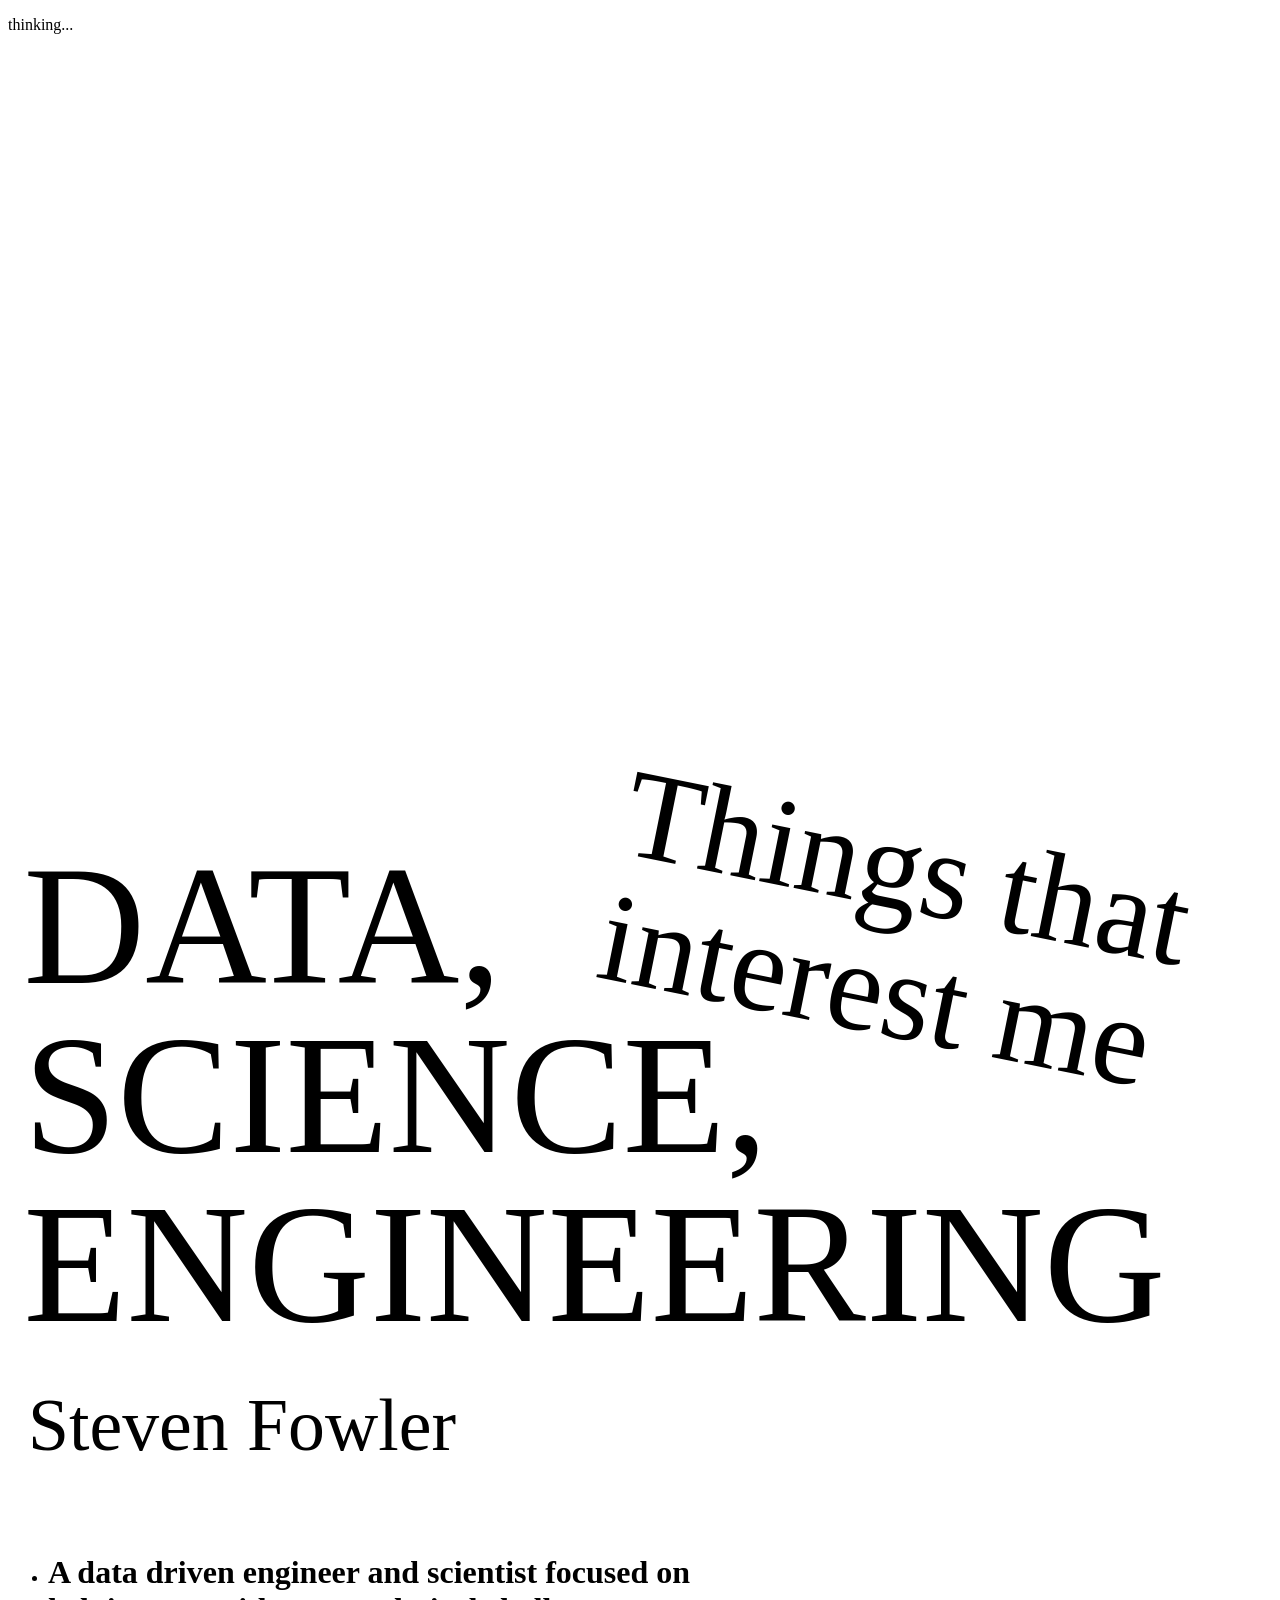
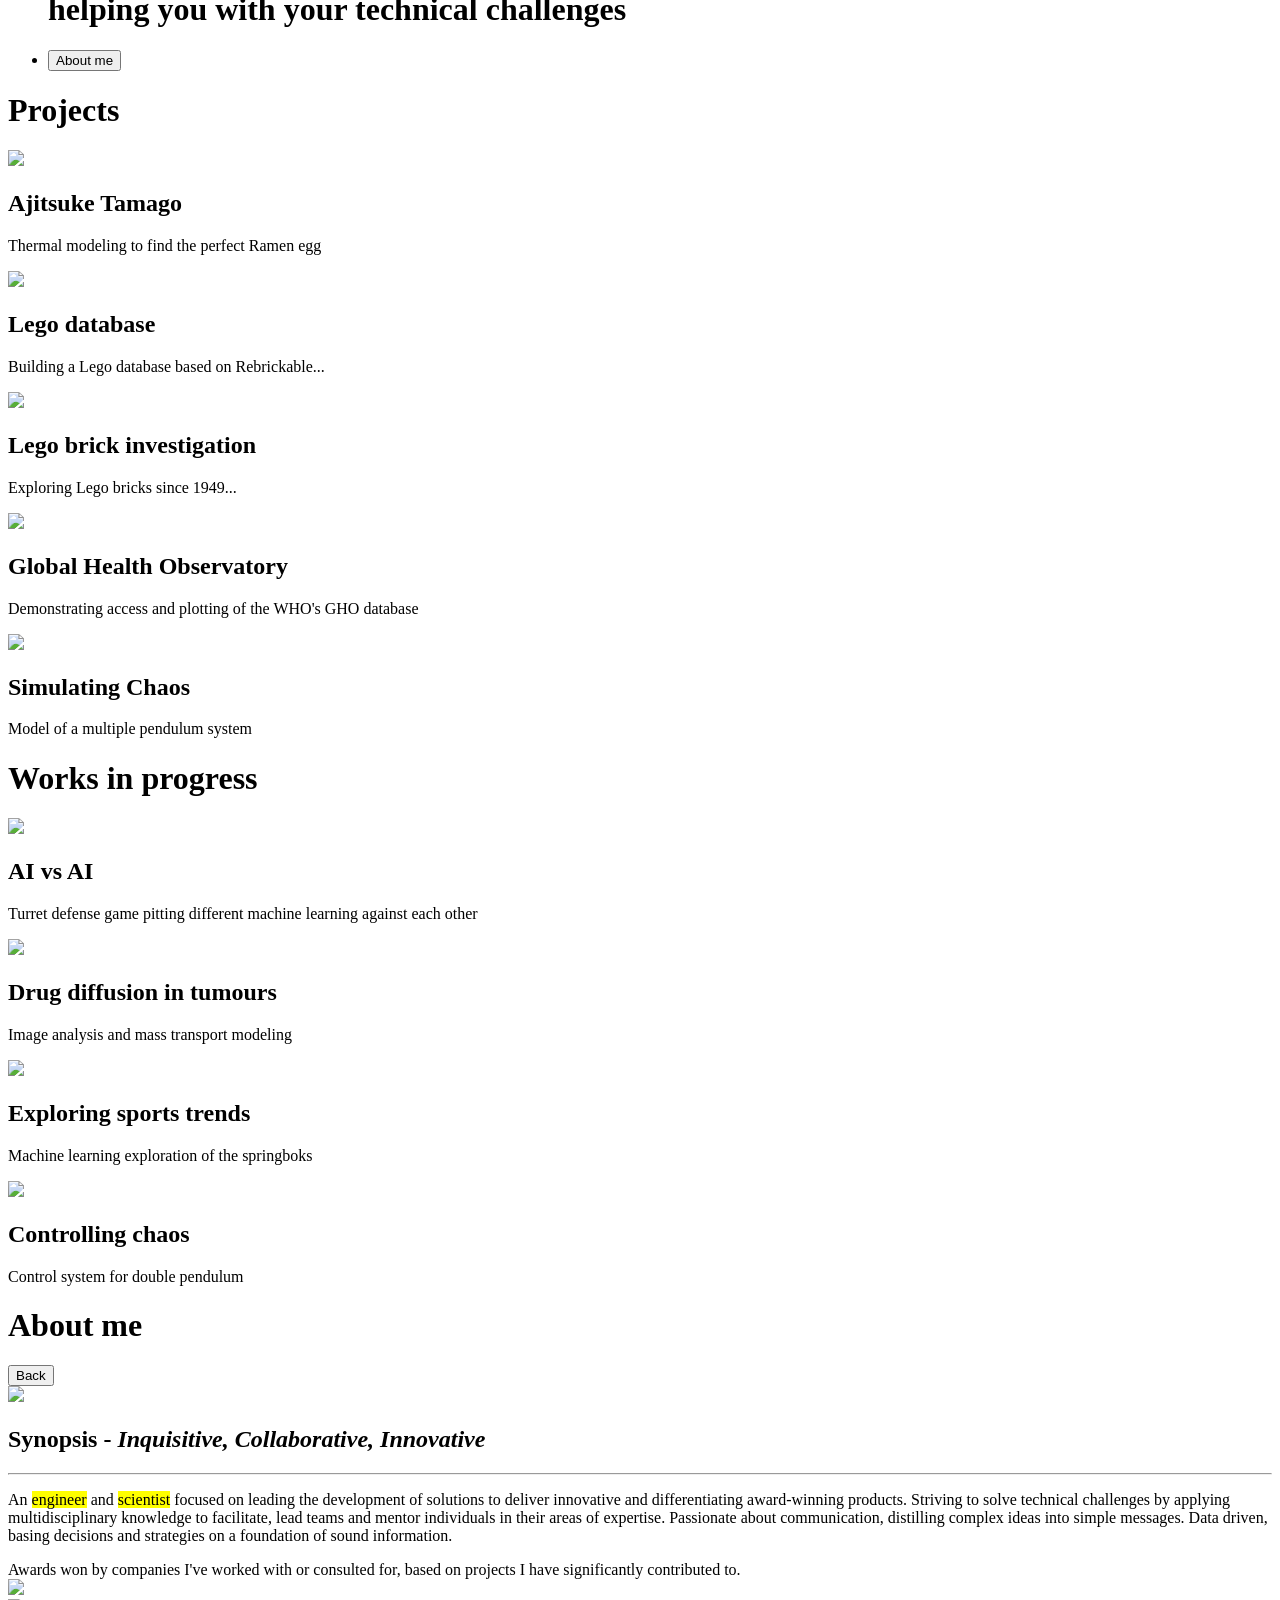
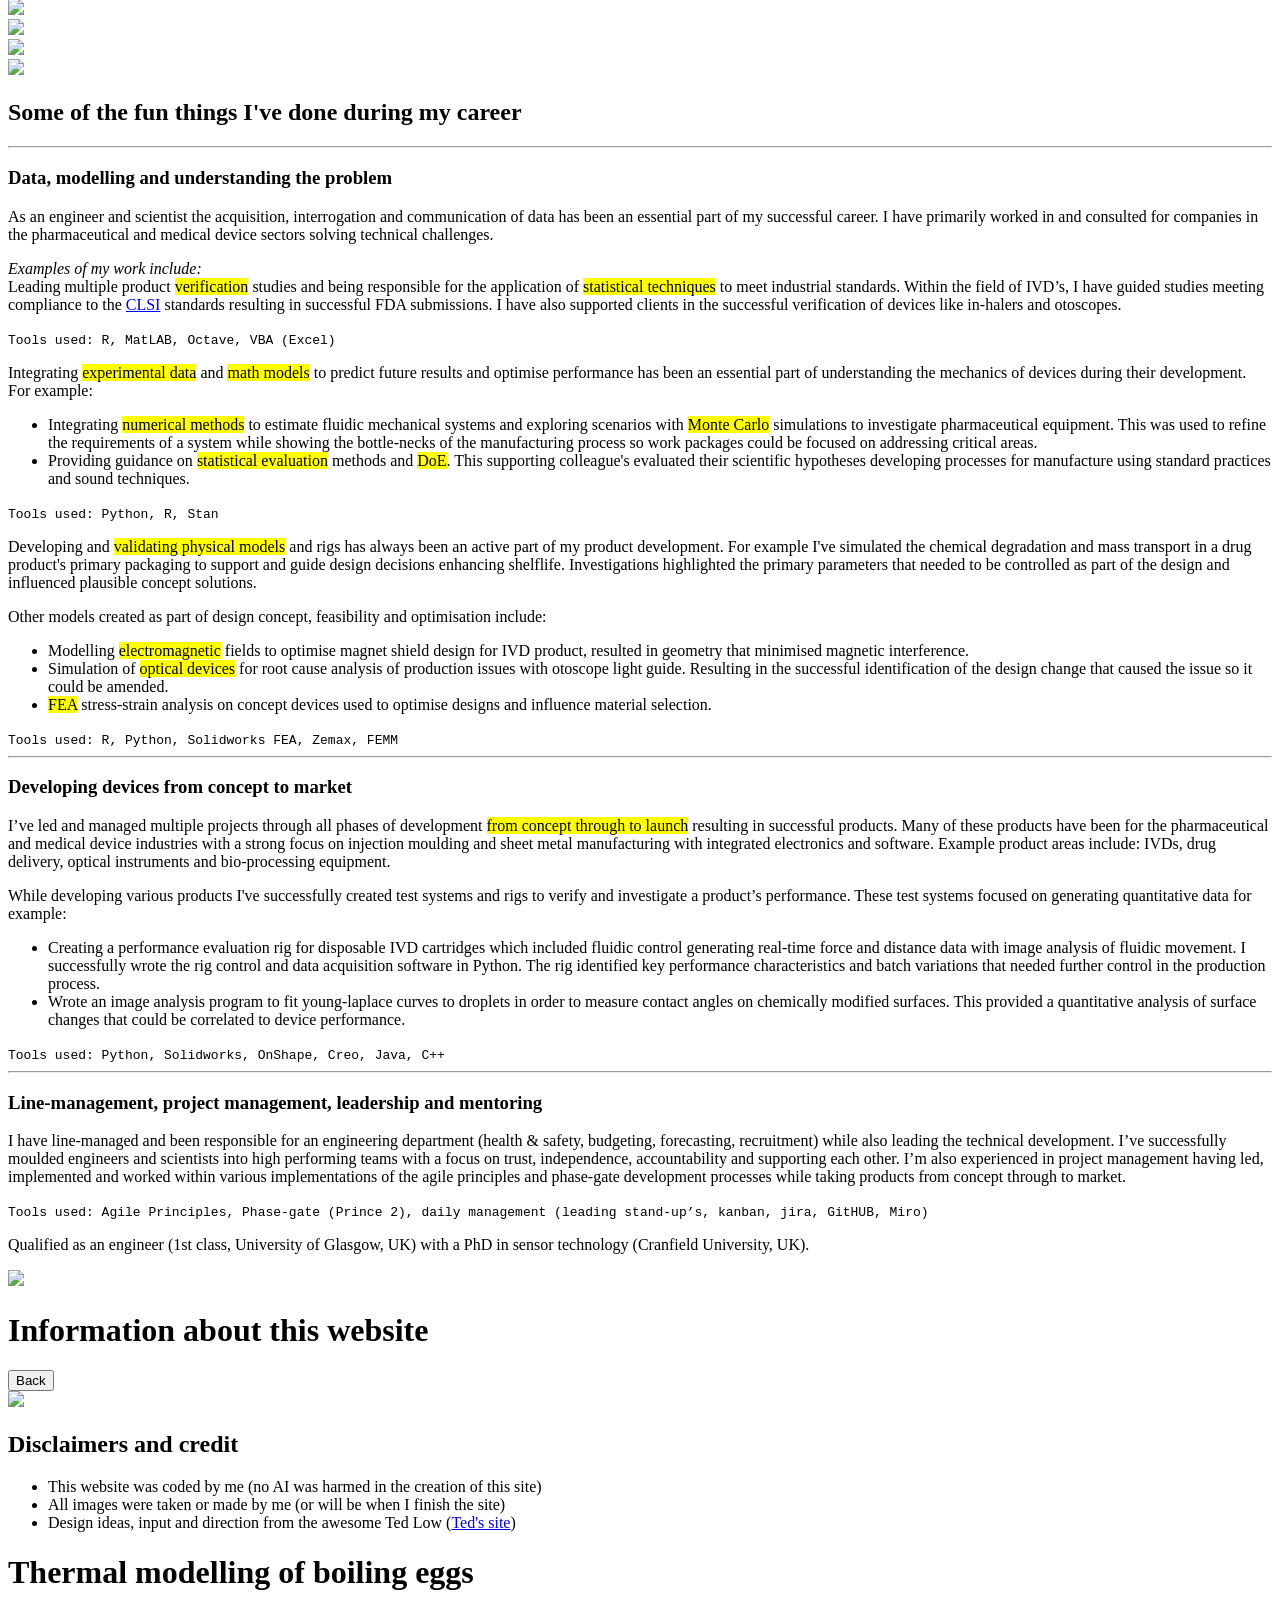
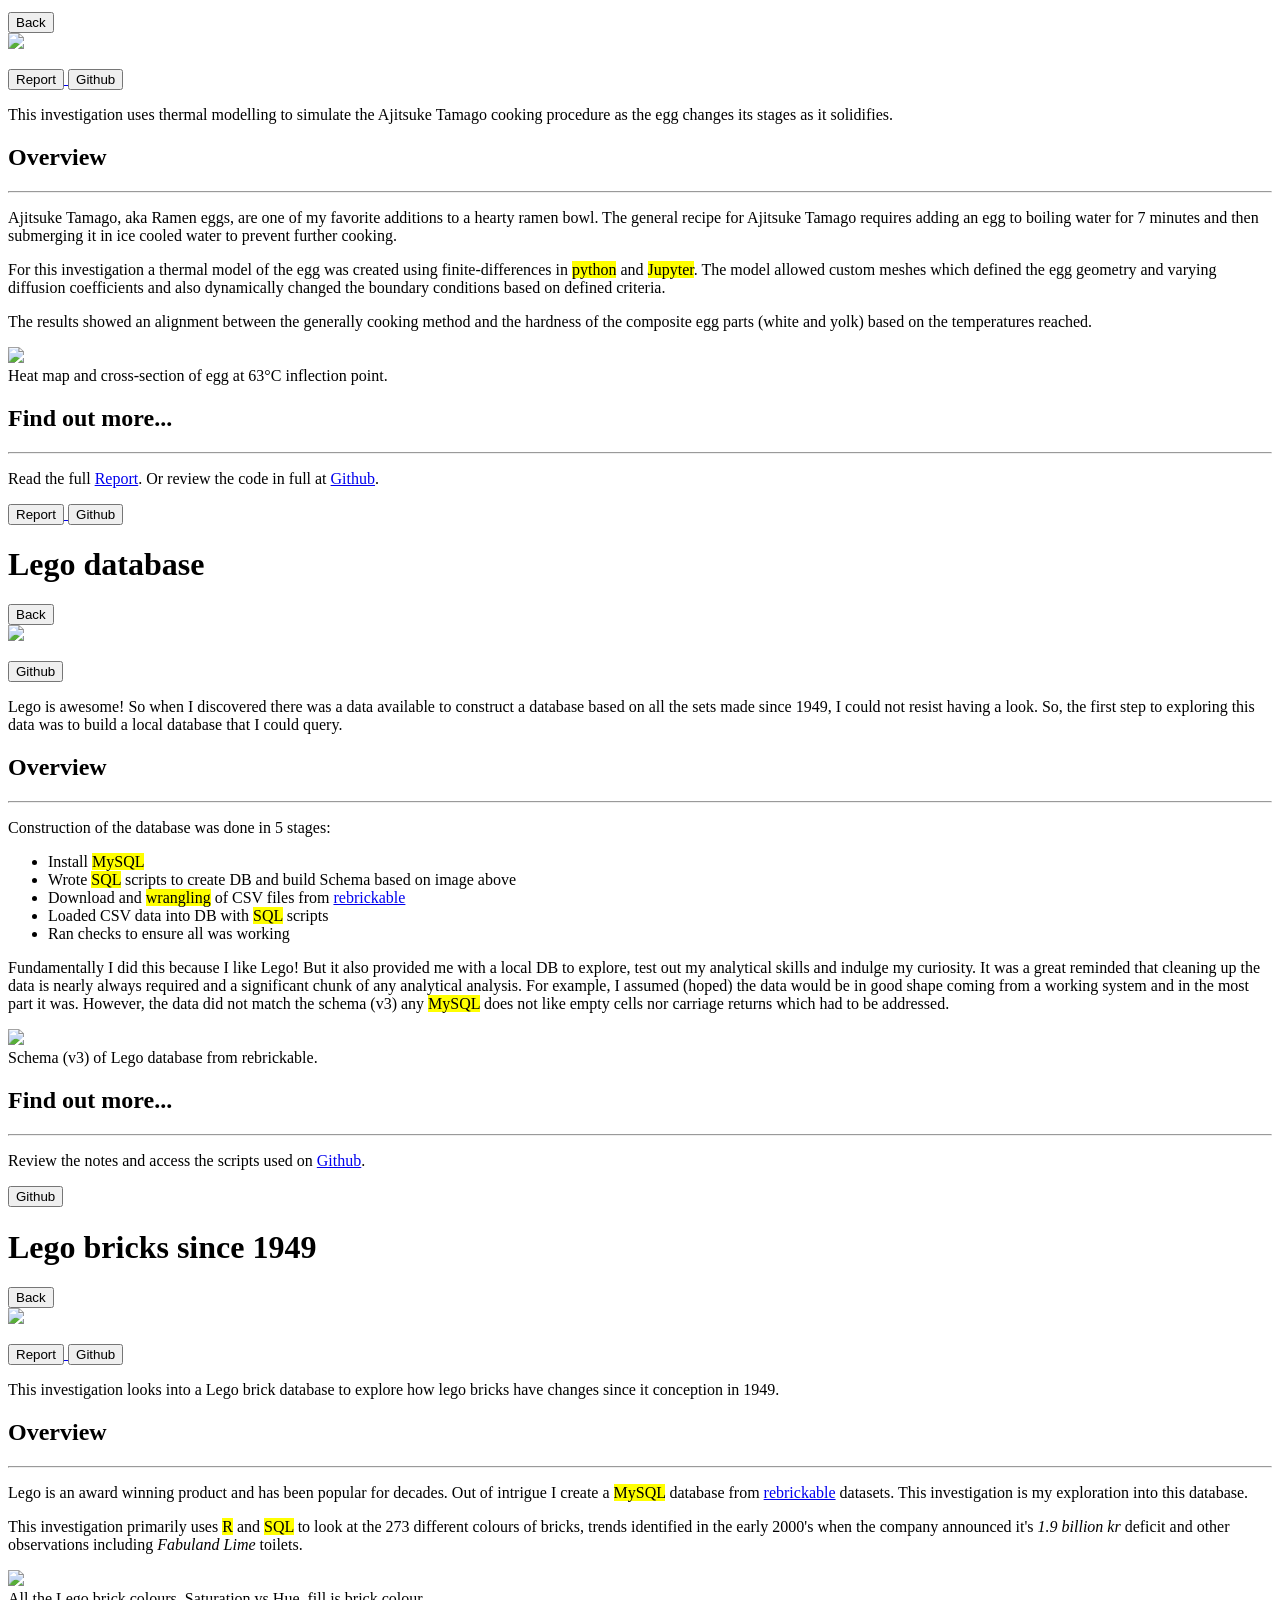
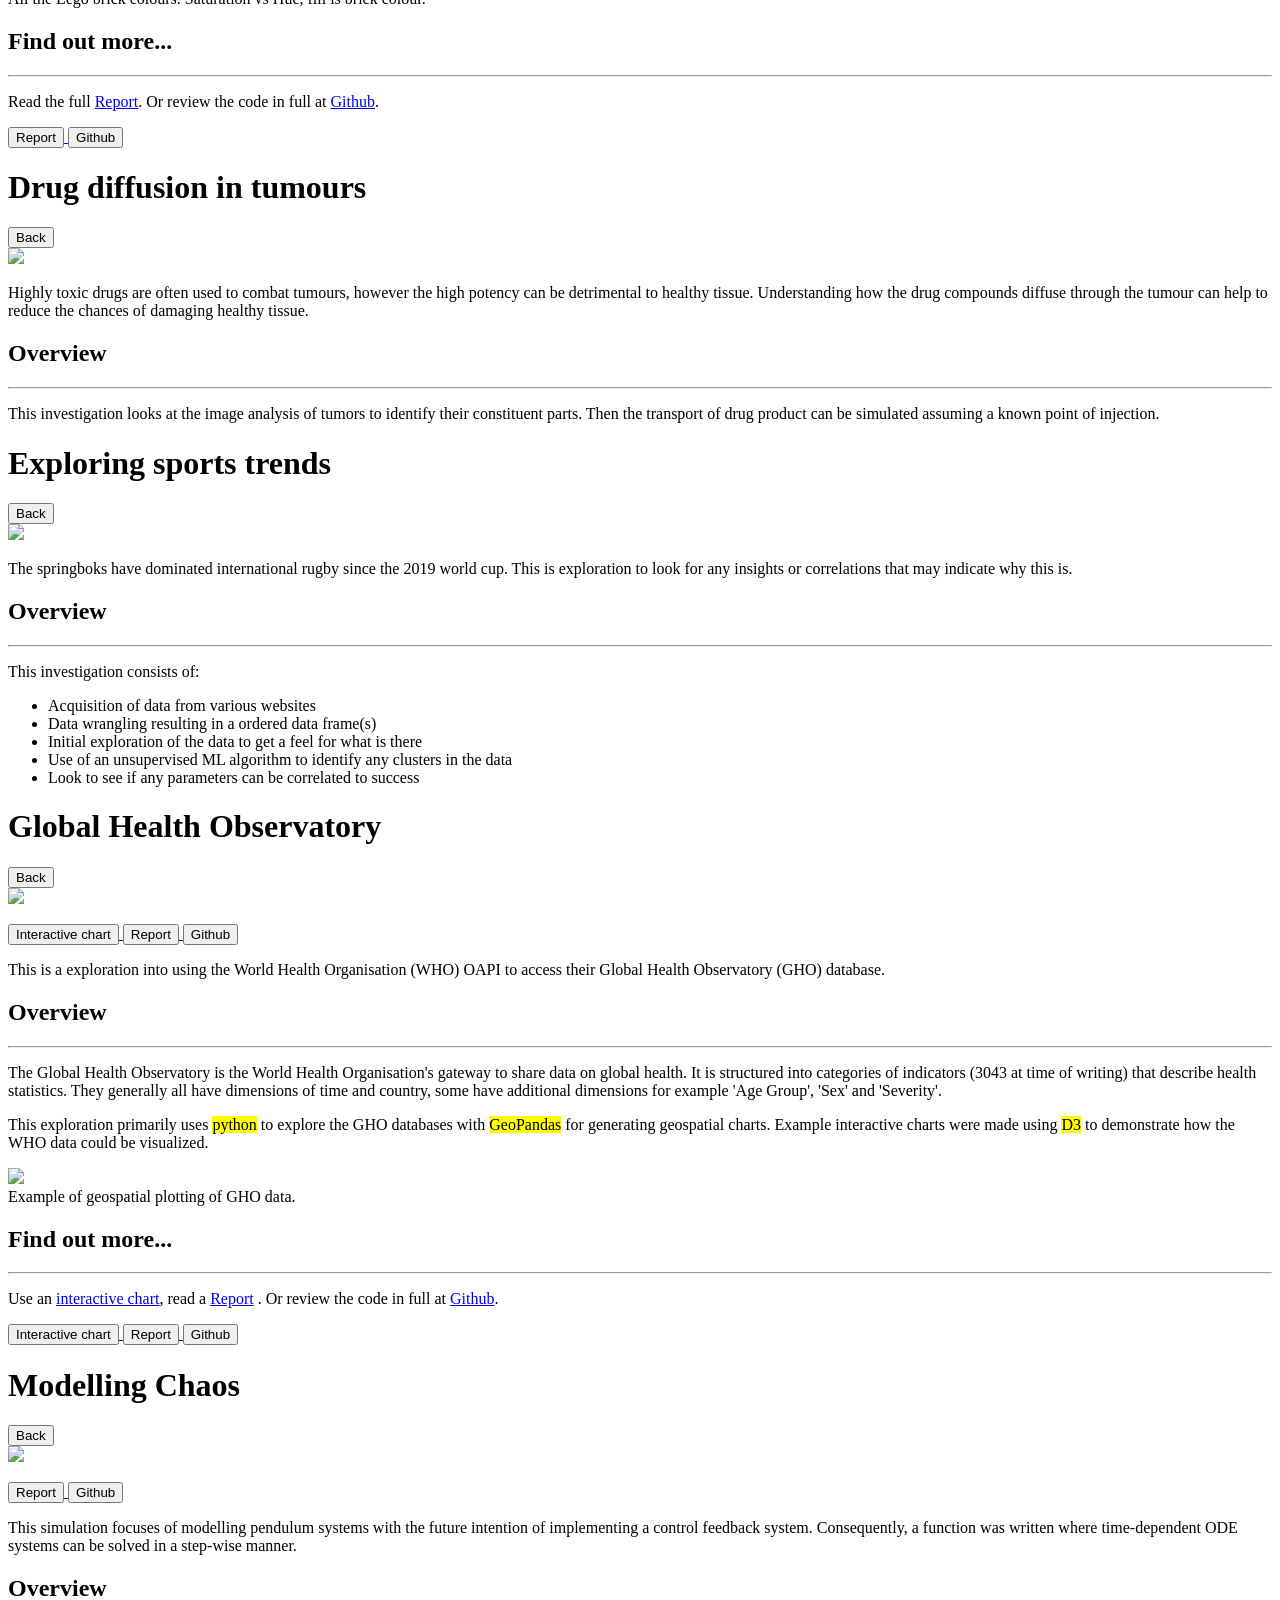
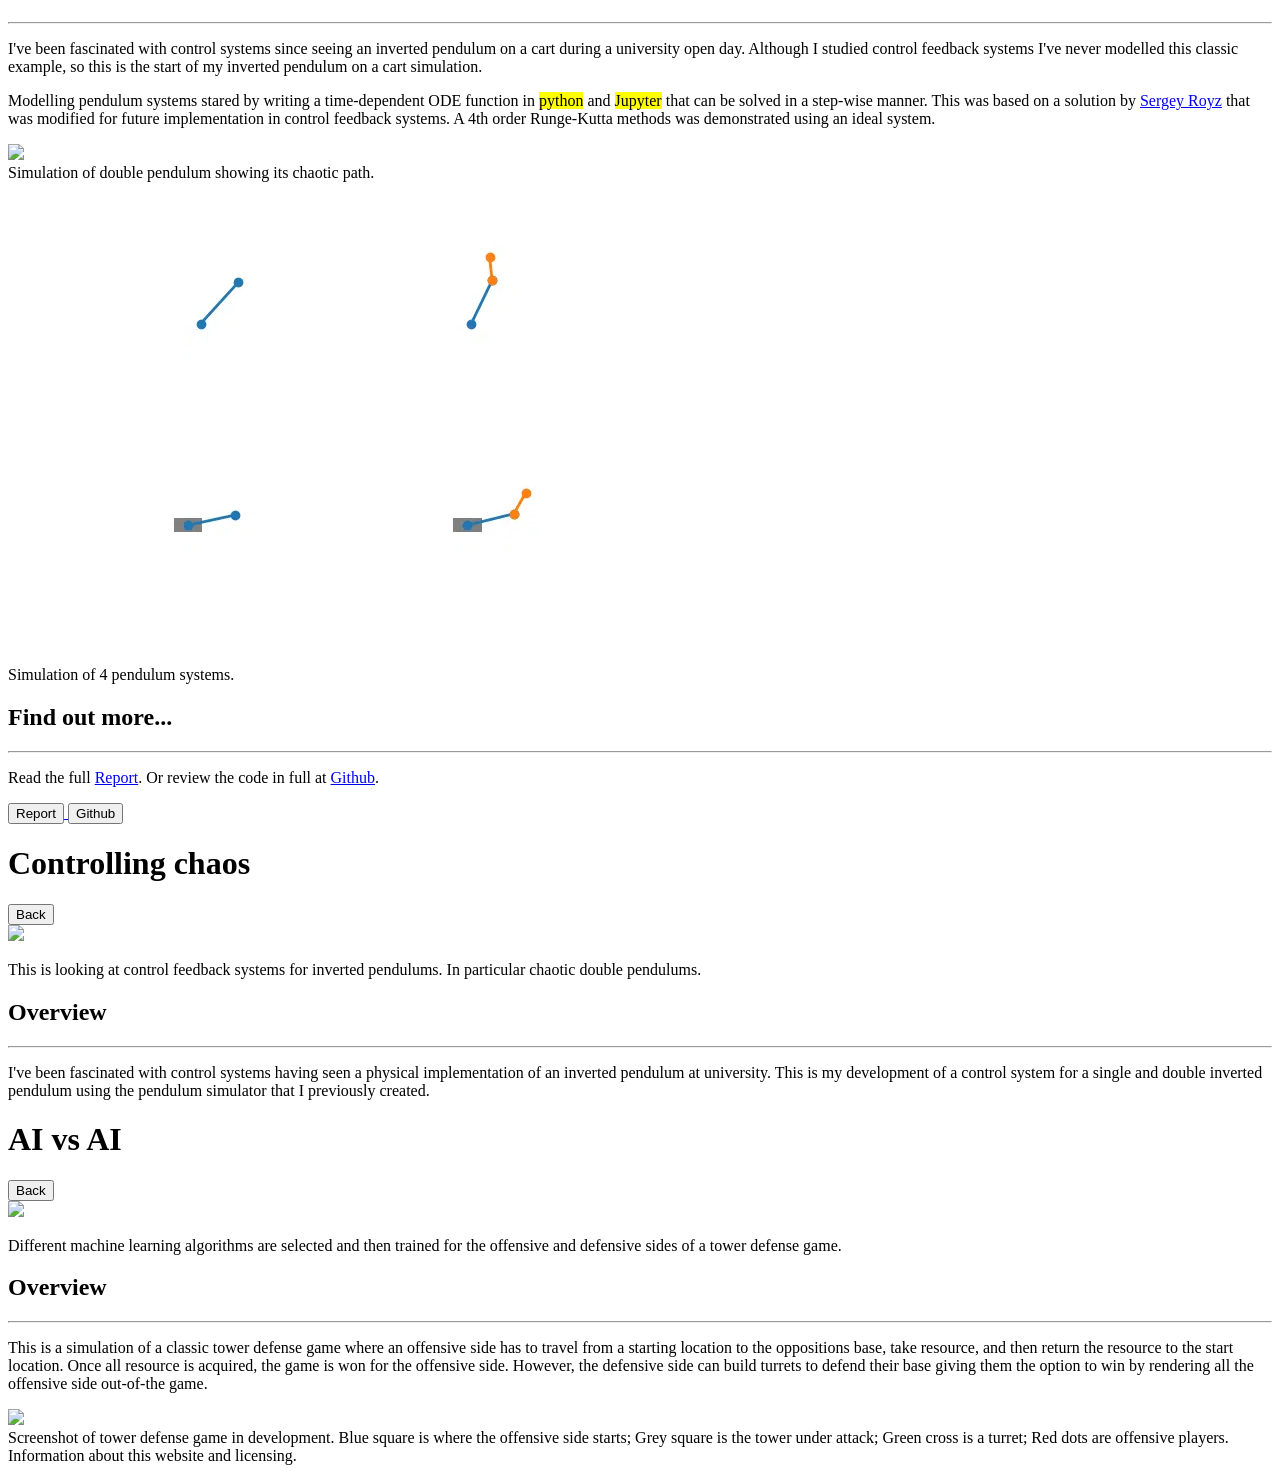
==== docs/index.html @ be749e0b "Initial draft of chaos article" ====
<!DOCTYPE html>
<html>
	<head>
		<title>STEVEN FOWLER - Portfolio</title>
        <meta name="viewport" content="width=device-width, initial-scale=1, user-scalable=no" />
		<link rel="stylesheet" href="assets/sass/main.css">
        <link rel="icon" href="assets/images/gloop_favicon.ico">
        <link href="https://fonts.cdnfonts.com/css/satoshi" rel="stylesheet">
		<script async src="assets/js/main.js"></script>
        <script async src="assets/js/lineFollow.js"></script>
	</head>
    <body>
        <!-- Loading screen -->
        <div id="loading_screen">
            <p>thinking...</p>
        </div>
        <!-- Full page lander-->
        <div id="landing_container">
            <div id="landing_item">
                <!-- <img id="landing_background" src="assets/images/boat_to_vic.jpeg"> -->
                <svg id="landing_svg" viewBox="0 0 1200 600" preserveAspectRatio="xMidYMid meet" xmlns="http://www.w3.org/2000/svg"></svg>
                
                <div id="landing_align">
                    <div id="landing_text">
                        <svg id="landing_svg_text" viewBox="0 0 1200 800" preserveAspectRatio="xMidYMid meet" xmlns="http://www.w3.org/2000/svg">
                            <g id="g16">
                                <text xml:space="preserve" font-size="160px" line-height="160px" font-weight="500" x="14.786451" y="282.44006" id="text1">
                                    <tspan id="tspan14" x="14.786451" y="282.44006">DATA,</tspan>
                                    <tspan id="tspan15" x="14.786451" y="442.44006">SCIENCE,</tspan>
                                    <tspan id="tspan16" x="14.786451" y="602.44006">ENGINEERING</tspan>
                                </text>
                                <text xml:space="preserve" font-size="70px" font-weight="200" x="19.032694" y="724.88367" class="svg_text_name">
                                    <tspan id="tspan4" x="19.032694" y="724.88367">Steven Fowler</tspan>
                                </text>
                                <path d="M 21.138031,639.05582 H 587.23912" class="svg_text_name"/>
                                <text xml:space="preserve" font-size="120px" line-height="120px" font-weight="200" x="599.74908" y="40.034119" id="svg_text_highlight" transform="rotate(11.434591)">
                                    <tspan id="tspan5" x="599.74908" y="40.034119">Things that </tspan>
                                    <tspan x="599.74908" y="160.03412" id="tspan6">interest me</tspan>
                                </text>
                            </g>
                        </svg>
                    </div>
                    
                </div>
            </div>
        </div>
        <!-- Sticky menu -->
        <div id="sticky_container">
            <ul class="menu_list">  
                <li>
                    <h1>A data driven engineer and scientist focused on<br>helping you with your technical challenges</h1>
                </li>
                <li><button onclick="open_article('artID_me')">About me</button></li>
            </ul>
        </div>
        <!-- Articles selection -->
        <div id="article_space">
            <!-- Article complete -->
            <h1>Projects</h1>
            <div id="article_complete" class="article_container">
                <div class="article_item" onclick="open_article('artID_01')">
                    <div class="container_image">
                        <img src="assets/images/egg_diffusion_03.png">
                    </div>
                    <div class="container_header">
                        <h2>Ajitsuke Tamago</h2>
                        <p class="header_hide">Thermal modeling to find the perfect Ramen egg</p>
                    </div>
                </div>
                <div class="article_item" onclick="open_article('artID_02')">
                    <div class="container_image">
                        <img src="assets/images/art_itm_02.png">
                    </div>
                    <div class="container_header">
                        <h2>Lego database</h2>
                        <p class="header_hide">Building a Lego database based on Rebrickable...</p>
                    </div>
                </div>
                <div class="article_item" onclick="open_article('artID_03')">
                    <div class="container_image">
                        <img src="assets/images/art_01_1_simp.png">
                    </div>
                    <div class="container_header">
                        <h2>Lego brick investigation</h2>
                        <p class="header_hide">Exploring Lego bricks since 1949...</p>
                    </div>
                </div>
                <div class="article_item" onclick="open_article('artID_06')">
                    <div class="container_image">
                        <img src="assets/images/art_itm_06.png">
                    </div>
                    <div class="container_header">
                        <h2>Global Health Observatory</h2>
                        <p>Demonstrating access and plotting of the WHO's GHO database</p>
                    </div>
                </div>
                <div class="article_item" onclick="open_article('artID_08')">
                    <div class="container_image">
                        <img src="assets/images/art_itm_08.jpg">
                    </div>
                    <div class="container_header">
                        <h2>Simulating Chaos</h2>
                        <p>Model of a multiple pendulum system</p>
                    </div>
                </div>
            </div>
            <!-- Article WIP -->
            <h1>Works in progress</h1>
            <div id="article_wip" class="article_container">
                <div class="article_item" onclick="open_article('artID_10')">
                    <div class="container_image">
                        <img src="assets/images/turrret.png">
                    </div>
                    <div class="container_header">
                        <h2>AI vs AI</h2>
                        <p>Turret defense game pitting different machine learning against each other</p>
                    </div>
                </div>
                <div class="article_item" onclick="open_article('artID_04')">
                    <div class="container_image">
                        <img src="assets/images/art_itm_04.jpg">
                    </div>
                    <div class="container_header">
                        <h2>Drug diffusion in tumours</h2>
                        <p>Image analysis and mass transport modeling</p>
                    </div>
                </div>
                <div class="article_item" onclick="open_article('artID_05')">
                    <div class="container_image">
                        <img src="assets/images/springboks.jpg">
                    </div>
                    <div class="container_header">
                        <h2>Exploring sports trends</h2>
                        <p>Machine learning exploration of the springboks</p>
                    </div>
                </div>
                <!-- <div class="article_item" onclick="open_article('artID_07')">
                    <div class="container_image">
                        <img src="assets/images/art_itm_07.png">
                    </div>
                    <div class="container_header">
                        <h2>Statistics inference</h2>
                        <p>classification of data</p>
                    </div>
                </div> -->
                <div class="article_item" onclick="open_article('artID_09')">
                    <div class="container_image">
                        <img src="assets/images/art_itm_09.png">
                    </div>
                    <div class="container_header">
                        <h2>Controlling chaos</h2>
                        <p>Control system for double pendulum</p>
                    </div>
                </div>
            </div>
        </div>
        <!-- Articles -->
        <div id="blur_overlay">
            <!--About me-->
            <div class="popup_container" id="artID_me">
                <div class="close_menu">
                    <h1>About me</h1>
                    <button class="close_button" onclick="close_article('artID_me')">Back</button>
                </div>
                <div class="popup_article">
                    <img class="img_header" src="assets/images/sunset.jpg">
                    <h2>Synopsis - <i>Inquisitive, Collaborative, Innovative</i></h2>
                    <hr>
                    <p>An <mark>engineer</mark> and <mark>scientist</mark> focused on leading the development of solutions to deliver innovative and differentiating award-winning products. 
                        Striving to solve technical challenges by applying multidisciplinary knowledge to facilitate, lead teams and mentor individuals in their areas of expertise. 
                        Passionate about communication, distilling complex ideas into simple messages. Data driven, basing decisions and strategies on a foundation of sound information.</p>
                    <div>
                        <figcaption>Awards won by companies I've worked with or consulted for, based on projects I have significantly contributed to.</figcaption>
                    </div>
                    <div id="award_images">
                        <div><img src="assets/images/iF Award.png"></div>
                        <div><img src="assets/images/RSoM Award.png"> </div>
                        <div><img src="assets/images/Good DesignAward.png"></div>
                        <div><img src="assets/images/ghp Award.png"></div>
                        <div><img src="assets/images/UX DesignAward.png"></div>
                    </div>

                    <h2>Some of the fun things I've done during my career</h2>
                    <hr>
                    <h3>Data, modelling and understanding the problem</h3>
                    <p>
                        As an engineer and scientist the acquisition, interrogation and communication of data has been an essential part of my successful career. 
                        I have primarily worked in and consulted for companies in the pharmaceutical and medical device sectors solving technical challenges.
                    </p>
                    <p>
                        <i>Examples of my work include:</i>
                        <br>
                        Leading multiple product <mark>verification</mark> studies and being responsible for the application of <mark>statistical techniques</mark> to meet industrial standards.
                        Within the field of IVD’s, I have guided studies meeting compliance to the <a href="https://clsi.org/" target="_blank" rel="noopener noreferrer">CLSI</a> standards resulting in successful FDA submissions.
                        I have also supported clients in the successful verification of devices like in-halers and otoscopes. 
                    </p>
                    <div class="code">
                        <code>Tools used: R, MatLAB, Octave, VBA (Excel)</code>
                    </div>
                    
                    <p>
                        Integrating <mark>experimental data</mark> and <mark>math models</mark> to predict future results and optimise performance has been an essential part of understanding the mechanics of devices during their development.
                        For example: 
                        <ul>
                            <li>Integrating <mark>numerical methods</mark> to estimate fluidic mechanical systems and exploring scenarios with <mark>Monte Carlo</mark> simulations to investigate pharmaceutical equipment.
                                This was used to refine the requirements of a system while showing the bottle-necks of the manufacturing process so work packages could be focused on addressing critical areas.</li>
                            <li>Providing guidance on <mark>statistical evaluation</mark> methods and <mark>DoE</mark>. 
                                This supporting colleague's evaluated their scientific hypotheses developing processes for manufacture using standard practices and sound techniques.</li>
                        </ul>
                    </p>
                    <div class="code">
                        <code>Tools used: Python, R, Stan</code>
                    </div>
                    <p>
                        Developing and <mark>validating physical models</mark> and rigs has always been an active part of my product development. 
                        For example I've simulated the chemical degradation and mass transport in a drug product's primary packaging to support and guide design decisions enhancing shelflife. 
                        Investigations highlighted the primary parameters that needed to be controlled as part of the design and influenced plausible concept solutions.
                    </p>
                    <p>
                        Other models created as part of design concept, feasibility and optimisation include:
                        <ul>
                            <li>Modelling <mark>electromagnetic</mark> fields to optimise magnet shield design for IVD product, resulted in geometry that minimised magnetic interference.</li>
                            <li>Simulation of <mark>optical devices</mark> for root cause analysis of production issues with otoscope light guide. Resulting in the successful identification of the design change that caused the issue so it could be amended.</li>
                            <li><mark>FEA</mark> stress-strain analysis on concept devices used to optimise designs and influence material selection.</li>
                        </ul>
                    </p>
                    <div class="code">
                    <code>Tools used: R, Python, Solidworks FEA, Zemax, FEMM</code>
                    </div>

                    <hr>
                    <h3>Developing devices from concept to market</h3>
                    <p>
                        I’ve led and managed multiple projects through all phases of development <mark>from concept through to launch</mark> resulting in successful products. 
                        Many of these products have been for the pharmaceutical and medical device industries with a strong focus on injection moulding and sheet metal manufacturing with integrated electronics and software. 
                        Example product areas include: IVDs, drug delivery, optical instruments and bio-processing equipment.
                    </p>
                    <p>
                        While developing various products I've successfully created test systems and rigs to verify and investigate a product’s performance. 
                        These test systems focused on generating quantitative data for example:
                        
                        <ul>
                            <li>Creating a performance evaluation rig for disposable IVD cartridges which included fluidic control generating real-time force and distance data with image analysis of fluidic movement. 
                                I successfully wrote the rig control and data acquisition software in Python. 
                                The rig identified key performance characteristics and batch variations that needed further control in the production process.</li>
                            <li>Wrote an image analysis program to fit young-laplace curves to droplets in order to measure contact angles on chemically modified surfaces. 
                                    This provided a quantitative analysis of surface changes that could be correlated to device performance.</li>
                        </ul>
                    </p>
                    <div class="code">
                        <code>Tools used: Python, Solidworks, OnShape, Creo, Java, C++</code>
                    </div>

                    <hr>
                    <h3>Line-management, project management, leadership and mentoring</h3>
                    <p>
                        I have line-managed and been responsible for an engineering department (health & safety, budgeting, forecasting, recruitment) while also leading the technical development. 
                        I’ve successfully moulded engineers and scientists into high performing teams with a focus on trust, independence, accountability and supporting each other.
                        I’m also experienced in project management having led, implemented and worked within various implementations of the agile principles and phase-gate development processes while taking products from concept through to market.
                    </p>
                    <div class="code">
                        <code>Tools used: Agile Principles, Phase-gate (Prince 2), daily management (leading stand-up’s, kanban, jira, GitHUB, Miro)</code>
                    </div>

                    <p>Qualified as an engineer (1st class, University of Glasgow, UK) with a PhD in sensor technology (Cranfield University, UK).</p>
                    <img class="img_header" src="assets/images/clover_point.jpg">
                </div>
            </div>
            <!--Website notes-->
            <div class="popup_container" id="artID_Website">
                <div class="close_menu">
                    <h1>Information about this website</h1>
                    <button class="close_button" onclick="close_article('artID_Website')">Back</button>
                </div>
                <div class="popup_article">
                    <img class="img_header" src="assets/images/boat_to_vic.jpeg">
                    <h2>Disclaimers and credit</h2>
                    <ul>
                        <li>This website was coded by me (no AI was harmed in the creation of this site)</li>
                        <li>All images were taken or made by me (or will be when I finish the site)</li>
                        <li>Design ideas, input and direction from the awesome Ted Low (<a href="https://www.ted8low.com/"target="_blank" rel="noopener noreferrer">Ted's site</a>)</li>
                    </ul>
                    <!-- <hr>
                    <h2>This is Diablo the wonder dog...just in case you were wondering</h2>
                    <img src="assets/images/diablo.jpg"> -->
                </div>
            </div>
            <!--Article 01 - Thermal egg modelling-->
            <div class="popup_container" id="artID_01">
                <div class="close_menu">
                    <h1>Thermal modelling of boiling eggs</h1>
                    <button class="close_button" onclick="close_article('artID_01')">Back</button>
                </div>
                <div class="popup_article">
                    <img class="img_header" src="assets/images/egg_image_header.png">
                    <p class="p_button" >
                        <a class="a_button" href="Ajitsuke Tamago.html" target="_blank" rel="noopener noreferrer">
                            <button>Report</button>
                        </a>
                        <a class="a_button" href="https://github.com/StevenAFowler/diffusion_models" target="_blank" rel="noopener noreferrer">
                            <button class="secondary_button">Github</button>
                        </a>
                    </p>
                    <!-- <h1>Thermal modelling of boiling eggs</h1> -->
                    <p>This investigation uses thermal modelling to simulate the Ajitsuke Tamago cooking procedure as the egg changes its stages as it solidifies.</p>
                    <h2>Overview</h2>
                    <hr>
                    <p>Ajitsuke Tamago, aka Ramen eggs, are one of my favorite additions to a hearty ramen bowl.
                        The general recipe for Ajitsuke Tamago requires adding an egg to boiling water for 7 minutes and then submerging it in ice cooled water to prevent further cooking.</p>
                    <p>For this investigation a thermal model of the egg was created using finite-differences in <mark>python</mark> and <mark>Jupyter</mark>. 
                        The model allowed custom meshes which defined the egg geometry and varying diffusion coefficients and also dynamically changed the boundary conditions based on defined criteria.</p>
                    <p>The results showed an alignment between the generally cooking method and the hardness of the composite egg parts (white and yolk) based on the temperatures reached.</p>
                    <img src="assets/images/egg_diffusion_02.png">
                    <figcaption>Heat map and cross-section of egg at 63°C inflection point.</figcaption>
                    <h2>Find out more...</h2>
                    <hr>
                    <p>Read the full <a href="Ajitsuke Tamago.html" target="_blank" rel="noopener noreferrer">Report</a>. 
                        Or review the code in full at <a href="https://github.com/StevenAFowler/diffusion_models" target="_blank" rel="noopener noreferrer">Github</a>.</p>
                    <p class="p_button">
                        <a class="a_button" href="Ajitsuke Tamago.html" target="_blank" rel="noopener noreferrer">
                            <button>Report</button>
                        </a>
                        <a class="a_button" href="https://github.com/StevenAFowler/diffusion_models" target="_blank" rel="noopener noreferrer">
                            <button class="secondary_button">Github</button>
                        </a>
                    </p>
                </div>
            </div>
            <!--Article 02 - Lego Database-->
            <div class="popup_container" id="artID_02">
                <div class="close_menu">
                    <h1>Lego database</h1>
                    <button class="close_button" onclick="close_article('artID_02')">Back</button>
                </div>
                <div class="popup_article">
                    <img class="img_header" src="assets/images/art_itm_02.png">
                    <p class="p_button">
                        <a class="a_button" href="https://github.com/StevenAFowler/Lego_data" target="_blank" rel="noopener noreferrer">
                            <button>Github</button>
                        </a>
                    </p>
                    <!-- <h1>Lego database</h1> -->
                    <p>Lego is awesome! So when I discovered there was a data available to construct a database based on all the sets made since 1949, I could not resist having a look. 
                        So, the first step to exploring this data was to build a local database that I could query.</p>
                    <h2>Overview</h2>
                    <hr>
                    <p>Construction of the database was done in 5 stages:
                    <ul>
                        <li>Install <mark>MySQL</mark></li>
                        <li>Wrote <mark>SQL</mark> scripts to create DB and build Schema based on image above</li>
                        <li>Download and <mark>wrangling</mark> of CSV files from <a href="https://rebrickable.com/" target="_blank" rel="noopener noreferrer">rebrickable</a> </li>
                        <li>Loaded CSV data into DB with <mark>SQL</mark> scripts</li>
                        <li>Ran checks to ensure all was working</li>
                    </ul>
                    </p>
                    <p>Fundamentally I did this because I like Lego! But it also provided me with a local DB to explore, test out my analytical skills and indulge my curiosity.
                        It was a great reminded that cleaning up the data is nearly always required and a significant chunk of any analytical analysis. 
                        For example, I assumed (hoped) the data would be in good shape coming from a working system and in the most part it was. 
                        However, the data did not match the schema (v3) any <mark>MySQL</mark> does not like empty cells nor carriage returns which had to be addressed.
                    </p>
                    <img src="assets/images/rebrickableDB_schema_v3.png">
                    <figcaption>Schema (v3) of Lego database from rebrickable.</figcaption>
                    <h2>Find out more...</h2>
                    <hr>
                    <p>Review the notes and access the scripts used on <a href="https://github.com/StevenAFowler/Lego_data" target="_blank" rel="noopener noreferrer">Github</a>.</p>
                    <p class="p_button">
                        <a class="a_button" href="https://github.com/StevenAFowler/Lego_data" target="_blank" rel="noopener noreferrer">
                            <button>Github</button>
                        </a>
                    </p>                
                </div>
            </div>
            <!--Article 03 - Lego analysis-->
            <div class="popup_container" id="artID_03">
                <div class="close_menu">
                    <h1>Lego bricks since 1949</h1>
                    <button class="close_button" onclick="close_article('artID_03')">Back</button>
                </div>
                <div class="popup_article">
                    <img class="img_header" src="assets/images/bricks_SW_02.png">
                    <p class="p_button">
                        <a class="a_button" href="Brick_colours.html" target="_blank" rel="noopener noreferrer">
                            <button>Report</button>
                        </a>
                        <a class="a_button" href="https://github.com/StevenAFowler/Lego_data" target="_blank" rel="noopener noreferrer">
                            <button class="secondary_button">Github</button>
                        </a>
                    </p>
                    <!-- <h1>Lego bricks since 1949</h1> -->
                    <p>This investigation looks into a Lego brick database to explore how lego bricks have changes since it conception in 1949.</p>
                    <h2>Overview</h2>
                    <hr>
                    <p>Lego is an award winning product and has been popular for decades. 
                        Out of intrigue I create a <mark>MySQL</mark> database from <a href="https://rebrickable.com/" target="_blank" rel="noopener noreferrer">rebrickable</a> datasets. 
                        This investigation is my exploration into this database.</p>
                    <p>This investigation primarily uses <mark>R</mark> and <mark>SQL</mark> to look at the 273 different colours of bricks, trends identified in the early 2000's when the company announced it's <em>1.9 billion kr</em> deficit and other observations including <em>Fabuland Lime</em> toilets.</p>
                    <img src="assets/images/art_01_4.svg">
                    <figcaption>All the Lego brick colours. Saturation vs Hue, fill is brick colour.</figcaption>
                    <h2>Find out more...</h2>
                    <hr>
                    <p>Read the full <a href="Brick_colours.html" target="_blank" rel="noopener noreferrer">Report</a>. Or review the code in full at <a href="https://github.com/StevenAFowler/Lego_data" target="_blank" rel="noopener noreferrer">Github</a>.</p>
                    <p class="p_button">
                        <a class="a_button" href="Brick_colours.html" target="_blank" rel="noopener noreferrer">
                            <button>Report</button>
                        </a>
                        <a class="a_button" href="https://github.com/StevenAFowler/Lego_data" target="_blank" rel="noopener noreferrer">
                            <button class="secondary_button">Github</button>
                        </a>
                    </p>
                </div>
            </div>
            <!--Article 04 - Drug diffusion in tumours-->
            <div class="popup_container" id="artID_04">
                <div class="close_menu">
                    <h1>Drug diffusion in tumours</h1>
                    <button class="close_button" onclick="close_article('artID_04')">Back</button>
                </div>
                <div class="popup_article">
                    <img class="img_header" src="assets/images/art_itm_04.jpg">
                    
                    <p>
                        Highly toxic drugs are often used to combat tumours, however the high potency can be detrimental to healthy tissue.
                        Understanding how the drug compounds diffuse through the tumour can help to reduce the chances of damaging healthy tissue.
                    </p>
                    <h2>Overview</h2>
                    <hr>
                    <p>This investigation looks at the image analysis of tumors to identify their constituent parts. 
                        Then the transport of drug product can be simulated assuming a known point of injection.</p>
                    <!-- <p>Another paragraph</p>
                    <img src="">
                    <figcaption>Caption related to image above</figcaption>
                    <h2>Find out more...</h2>
                    <hr>
                    <p>Read the full <a href="" target="_blank" rel="noopener noreferrer">Report</a>. 
                        Or review the code in full at <a href="" target="_blank" rel="noopener noreferrer">Github</a>.</p>
                    <p class="p_button"><a class="a_button" href="" target="_blank" rel="noopener noreferrer">Report</a>
                    <a class="a_button" href="" target="_blank" rel="noopener noreferrer">Github</a></p> -->
                </div>
            </div>
            <!--Article 05 - Exploration into sports data-->
            <div class="popup_container" id="artID_05">
                <div class="close_menu">
                    <h1>Exploring sports trends</h1>
                    <button class="close_button" onclick="close_article('artID_05')">Back</button>
                </div>
                <div class="popup_article">
                    <img class="img_header" src="assets/images/springboks.jpg">
                    <p>
                        The springboks have dominated international rugby since the 2019 world cup. 
                        This is exploration to look for any insights or correlations that may indicate why this is.
                    </p>
                    <h2>Overview</h2>
                    <hr>
                    <p>This investigation consists of:
                        <ul>
                            <li>Acquisition of data from various websites</li>
                            <li>Data wrangling resulting in a ordered data frame(s)</li>
                            <li>Initial exploration of the data to get a feel for what is there</li>
                            <li>Use of an unsupervised ML algorithm to identify any clusters in the data</li>
                            <li>Look to see if any parameters can be correlated to success</li>
                        </ul>
                    </p>
                    <!-- <p>Another paragraph</p>
                    <img src="">
                    <figcaption>Caption related to image above</figcaption>
                    <h2>Find out more...</h2>
                    <hr>
                    <p>Read the full <a href="" target="_blank" rel="noopener noreferrer">Report</a>. 
                        Or review the code in full at <a href="" target="_blank" rel="noopener noreferrer">Github</a>.</p>
                    <p class="p_button"><a class="a_button" href="" target="_blank" rel="noopener noreferrer">Report</a>
                    <a class="a_button" href="" target="_blank" rel="noopener noreferrer">Github</a></p> -->
                </div>
            </div>
            <!--Article 06 - WHO data analysis-->
            <div class="popup_container" id="artID_06">
                <div class="close_menu">
                    <h1>Global Health Observatory</h1>
                    <button class="close_button" onclick="close_article('artID_06')">Back</button>
                </div>
                <div class="popup_article">
                    <img class="img_header" src="assets/images/art_06_02.png">
                    <p class="p_button">
                        <a class="a_button" href="ExamplePlot.html" target="_blank" rel="noopener noreferrer">
                            <button>Interactive chart</button>
                        </a>
                        <a class="a_button" href="Global_Health_Observatory.html" target="_blank" rel="noopener noreferrer">
                            <button class="secondary_button">Report</button>
                        </a>
                        <a class="a_button" href="https://github.com/StevenAFowler/Health-data" target="_blank" rel="noopener noreferrer">
                            <button class="secondary_button">Github</button>
                        </a>
                    </p>
                    <p>This is a exploration into using the World Health Organisation (WHO) OAPI to access their Global Health Observatory (GHO) database.</p>
                    <h2>Overview</h2>
                    <hr>
                    <p>The Global Health Observatory is the World Health Organisation's gateway to share data on global health. 
                        It is structured into categories of indicators (3043 at time of writing) that describe health statistics. 
                        They generally all have dimensions of time and country, some have additional dimensions for example 'Age Group', 'Sex' and 'Severity'.</p>
                    <p>This exploration primarily uses <mark>python</mark> to explore the GHO databases with <mark>GeoPandas</mark> for generating geospatial charts.
                    Example interactive charts were made using <mark>D3</mark> to demonstrate how the WHO data could be visualized.</p>
                    <img src="assets/images/art_06_01.png">
                    <figcaption>Example of geospatial plotting of GHO data.</figcaption>
                    <h2>Find out more...</h2>
                    <hr>
                    <p>Use an <a href="ExamplePlot.html" target="_blank" rel="noopener noreferrer">interactive chart</a>, 
                        read a <a href="Global_Health_Observatory.html" target="_blank" rel="noopener noreferrer">Report</a>
                        . Or review the code in full at <a href="https://github.com/StevenAFowler/Health-data" target="_blank" rel="noopener noreferrer">Github</a>.</p>
                    <p class="p_button">
                        <a class="a_button" href="ExamplePlot.html" target="_blank" rel="noopener noreferrer">
                            <button>Interactive chart</button>
                        </a>
                        <a class="a_button" href="Global_Health_Observatory.html" target="_blank" rel="noopener noreferrer">
                            <button class="secondary_button">Report</button>
                        </a>
                        <a class="a_button" href="https://github.com/StevenAFowler/Health-data" target="_blank" rel="noopener noreferrer">
                            <button class="secondary_button">Github</button>
                        </a>
                    </p>
                </div>
            </div>
            <!--Article 07 - NO LONGER IN USE-->
            <div class="popup_container" id="artID_07">
                <!-- <div class="close_menu">
                    <h1>Statistical inference</h1>
                    <button class="close_button" onclick="close_article('artID_07')">Back</button>
                </div>
                <div class="popup_article">
                    <img class="img_header" src="">
                    <p>Classification of data - Engineering example?</p>

                    <p>Brief description.</p>
                    <h2>Overview</h2>
                    <hr>
                    <p>Overview with <mark>marked</mark> items</p>
                    <p>Another paragraph</p>
                    <img src="">
                    <figcaption>Caption related to image above</figcaption>
                    <h2>Find out more...</h2>
                    <hr>
                    <p>Read the full <a href="" target="_blank" rel="noopener noreferrer">Report</a>. 
                        Or review the code in full at <a href="" target="_blank" rel="noopener noreferrer">Github</a>.</p>
                    <p class="p_button"><a class="a_button" href="" target="_blank" rel="noopener noreferrer">Report</a>
                    <a class="a_button" href="" target="_blank" rel="noopener noreferrer">Github</a></p>
                </div> -->
            </div>
            <!--Article 08 - Modelling Chaos-->
            <div class="popup_container" id="artID_08">
                <div class="close_menu">
                    <h1>Modelling Chaos</h1>
                    <button class="close_button" onclick="close_article('artID_08')">Back</button>
                </div>
                <div class="popup_article">
                    <img class="img_header" src="assets/images/art_itm_08.jpg">
                    <p class="p_button">
                        <a class="a_button" href="Model pendulum.html" target="_blank" rel="noopener noreferrer">
                            <button>Report</button>
                        </a>
                        <a class="a_button" href="https://github.com/StevenAFowler/pendulum" target="_blank" rel="noopener noreferrer">
                            <button class="secondary_button">Github</button>
                        </a>
                    </p>
                    <p>This simulation focuses of modelling pendulum systems with the future intention of implementing a control feedback system. 
                        Consequently, a function was written where time-dependent ODE systems can be solved in a step-wise manner.</p>
                    <h2>Overview</h2>
                    <hr>
                    <p>I've been fascinated with control systems since seeing an inverted pendulum on a cart during a university open day. 
                        Although I studied control feedback systems I've never modelled this classic example, so this is the start of my inverted pendulum on a cart simulation.</p>
                    <p>Modelling pendulum systems stared by writing a time-dependent ODE function in <mark>python</mark> and <mark>Jupyter</mark> that can be solved in a step-wise manner.
                        This was based on a solution by <a href="https://www.kaggle.com/zjor86" target="_blank" rel="noopener noreferrer">Sergey Royz</a> that was modified for future implementation in control feedback systems.
                        A 4th order Runge-Kutta methods was demonstrated using an ideal system.</p>

                    <img src="assets/images/chaos_ani.webp">
                    <figcaption>Simulation of double pendulum showing its chaotic path.</figcaption>
                    <img src="assets/images/pendulum_ani.webp">
                    <figcaption>Simulation of 4 pendulum systems.</figcaption>
                    <h2>Find out more...</h2>
                    <hr>
                    <p>Read the full <a href="Model pendulum.html" target="_blank" rel="noopener noreferrer">Report</a>. Or review the code in full at <a href="https://github.com/StevenAFowler/pendulum" target="_blank" rel="noopener noreferrer">Github</a>.</p>
                    <p class="p_button">
                        <a class="a_button" href="Model pendulum.html" target="_blank" rel="noopener noreferrer">
                            <button>Report</button>
                        </a>
                        <a class="a_button" href="https://github.com/StevenAFowler/pendulum" target="_blank" rel="noopener noreferrer">
                            <button class="secondary_button">Github</button>
                        </a>
                    </p>
                </div>
            </div>
            <!--Article 09 - Controlling chaos-->
            <div class="popup_container" id="artID_09">
                <div class="close_menu">
                    <h1>Controlling chaos</h1>
                    <button class="close_button" onclick="close_article('artID_09')">Back</button>
                </div>
                <div class="popup_article">
                    <img class="img_header" src="assets/images/art_itm_09.png">
                    <p>This is looking at control feedback systems for inverted pendulums. In particular chaotic double pendulums.</p>
                    <h2>Overview</h2>
                    <hr>
                    <p>
                        I've been fascinated with control systems having seen a physical implementation of an inverted pendulum at university. 
                        This is my development of a control system for a single and double inverted pendulum using the pendulum simulator that I previously created.
                    </p>
                    <!-- <img src="">
                    <figcaption>Caption related to image above</figcaption>
                    <h2>Find out more...</h2>
                    <hr>
                    <p>Read the full <a href="" target="_blank" rel="noopener noreferrer">Report</a>. 
                        Or review the code in full at <a href="" target="_blank" rel="noopener noreferrer">Github</a>.</p>
                    <p class="p_button"><a class="a_button" href="" target="_blank" rel="noopener noreferrer">Report</a>
                    <a class="a_button" href="" target="_blank" rel="noopener noreferrer">Github</a></p> -->
                </div>
            </div>
            <!--Article 10-->
            <div class="popup_container" id="artID_10">
                <div class="close_menu">
                    <h1>AI vs AI</h1>
                    <button class="close_button" onclick="close_article('artID_10')">Back</button>
                </div>
                <div class="popup_article">
                    <img class="img_header" src="assets/images/turrret.png">
                    <p>Different machine learning algorithms are selected and then trained for the offensive and defensive sides of a tower defense game.</p>
                    <h2>Overview</h2>
                    <hr>
                    <p>
                        This is a simulation of a classic tower defense game where an offensive side has to travel from a starting location to the oppositions base, take resource, and then return the resource to the start location.
                        Once all resource is acquired, the game is won for the offensive side. 
                        However, the defensive side can build turrets to defend their base giving them the option to win by rendering all the offensive side out-of-the game.
                    </p>
                    <img src="assets/images/art_10_1.png">
                    <figcaption>Screenshot of tower defense game in development. 
                        Blue square is where the offensive side starts; Grey square is the tower under attack; Green cross is a turret; Red dots are offensive players.</figcaption>
                    <!-- <h2>Find out more...</h2>
                    <hr>
                    <p>Read the full <a href="" target="_blank" rel="noopener noreferrer">Report</a>. 
                        Or review the code in full at <a href="" target="_blank" rel="noopener noreferrer">Github</a>.</p>
                    <p class="p_button"><a class="a_button" href="" target="_blank" rel="noopener noreferrer">Report</a>
                    <a class="a_button" href="" target="_blank" rel="noopener noreferrer">Github</a></p> -->
                </div>
            </div>
        </div>
        <!-- website footer -->
         <div id='footer' onclick="open_article('artID_Website')">
            Information about this website and licensing.
         </div>
    </body>
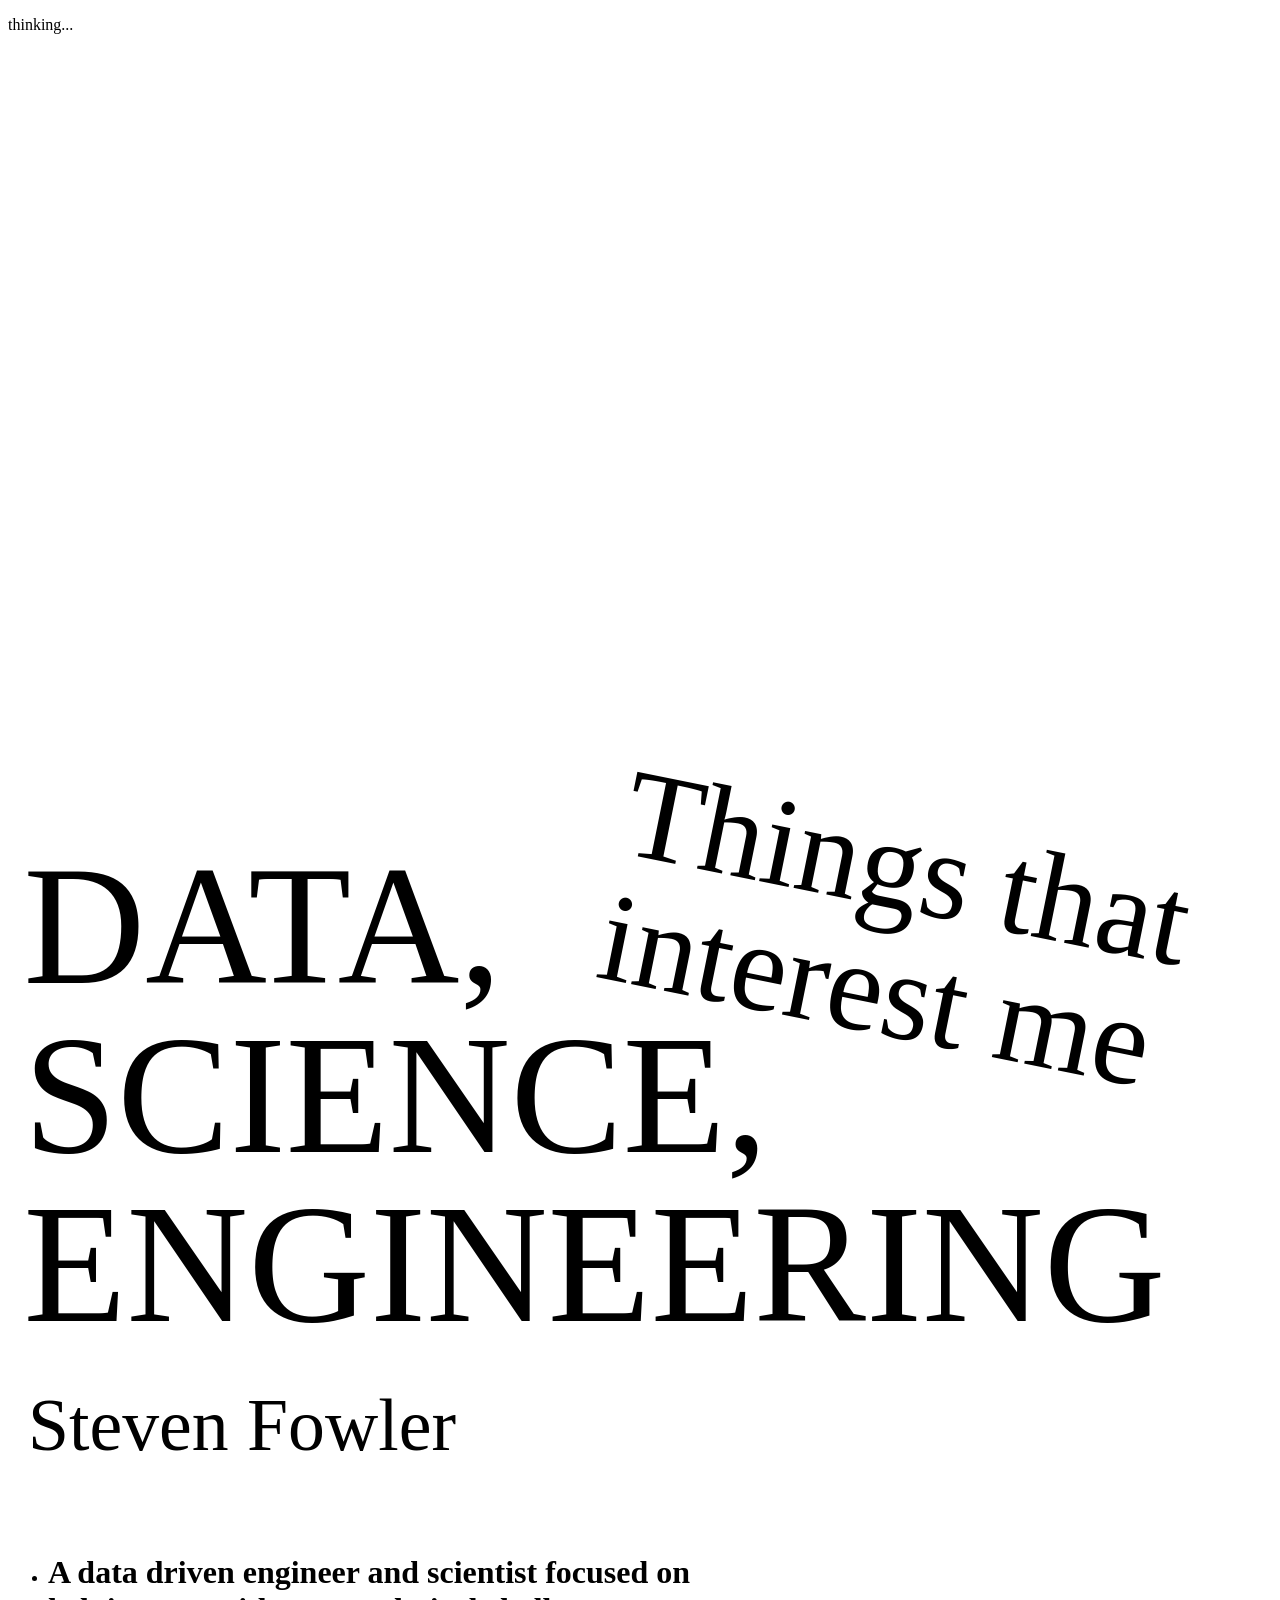
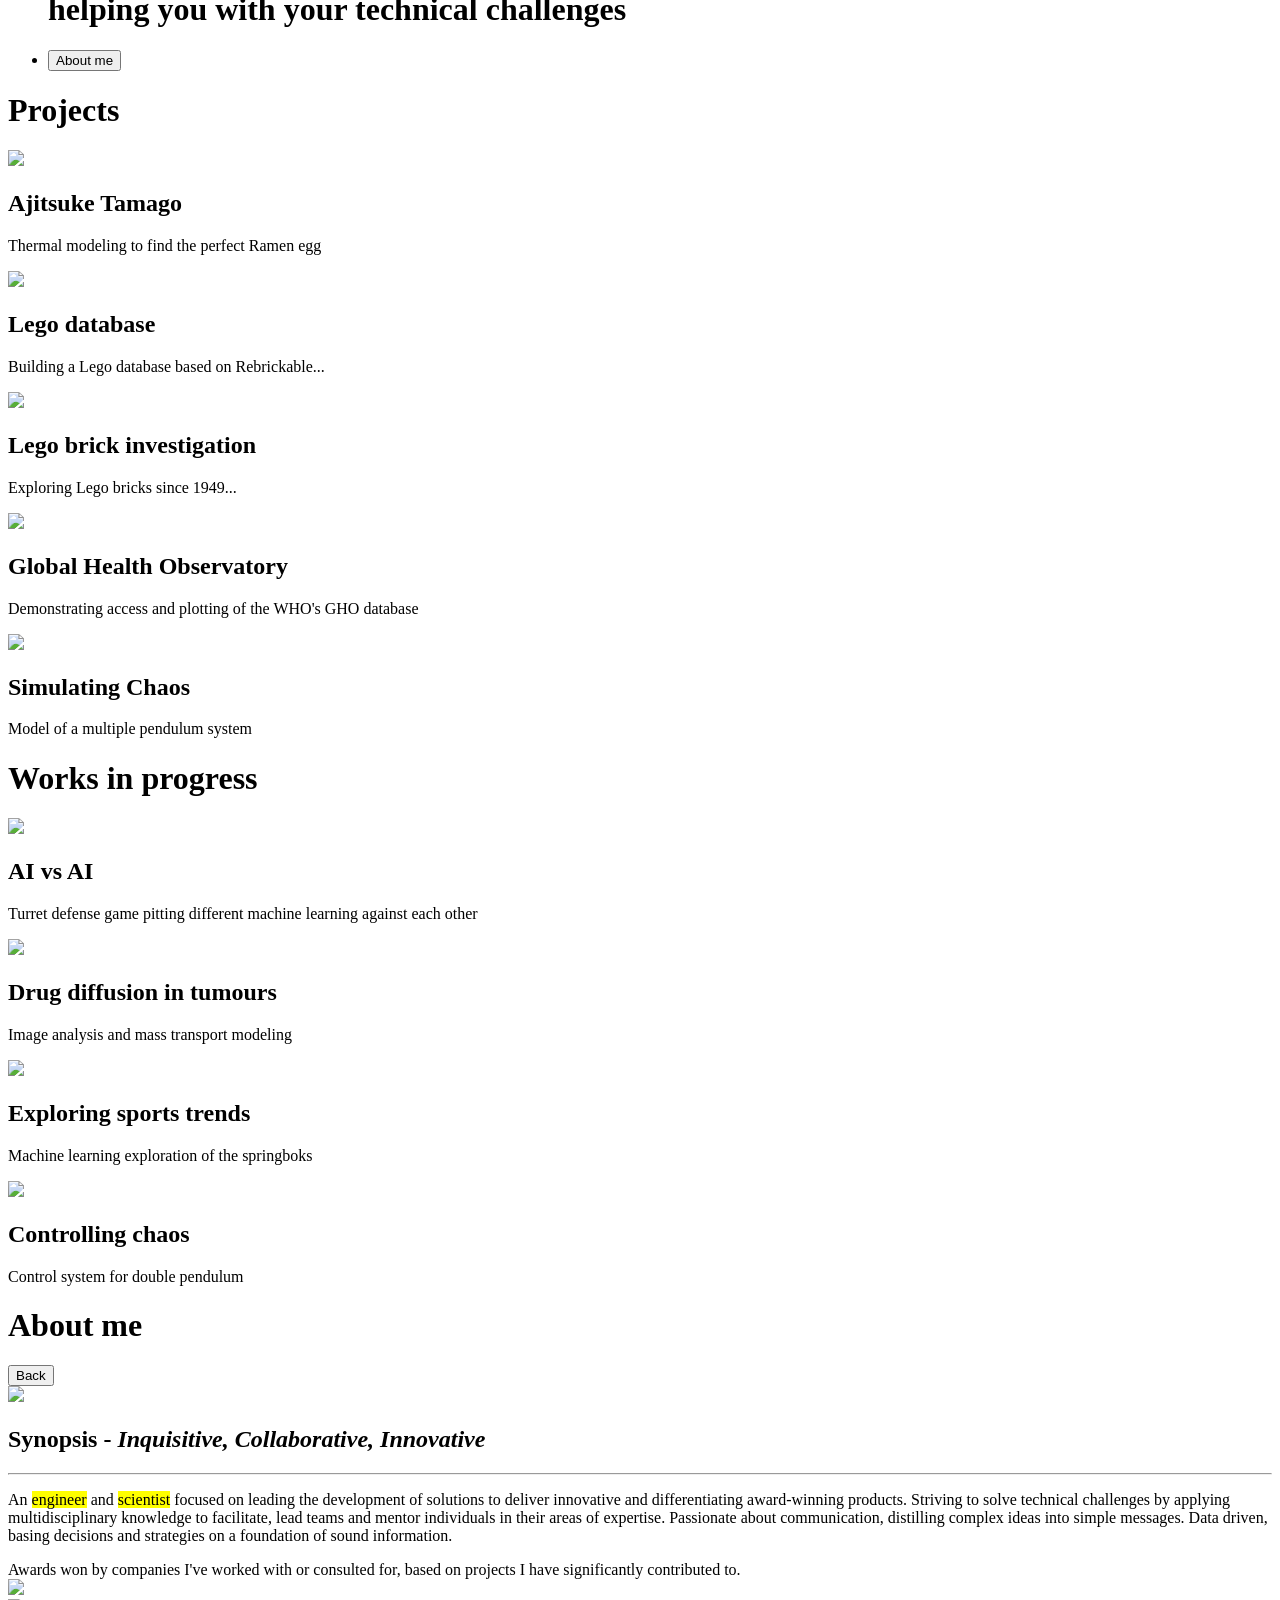
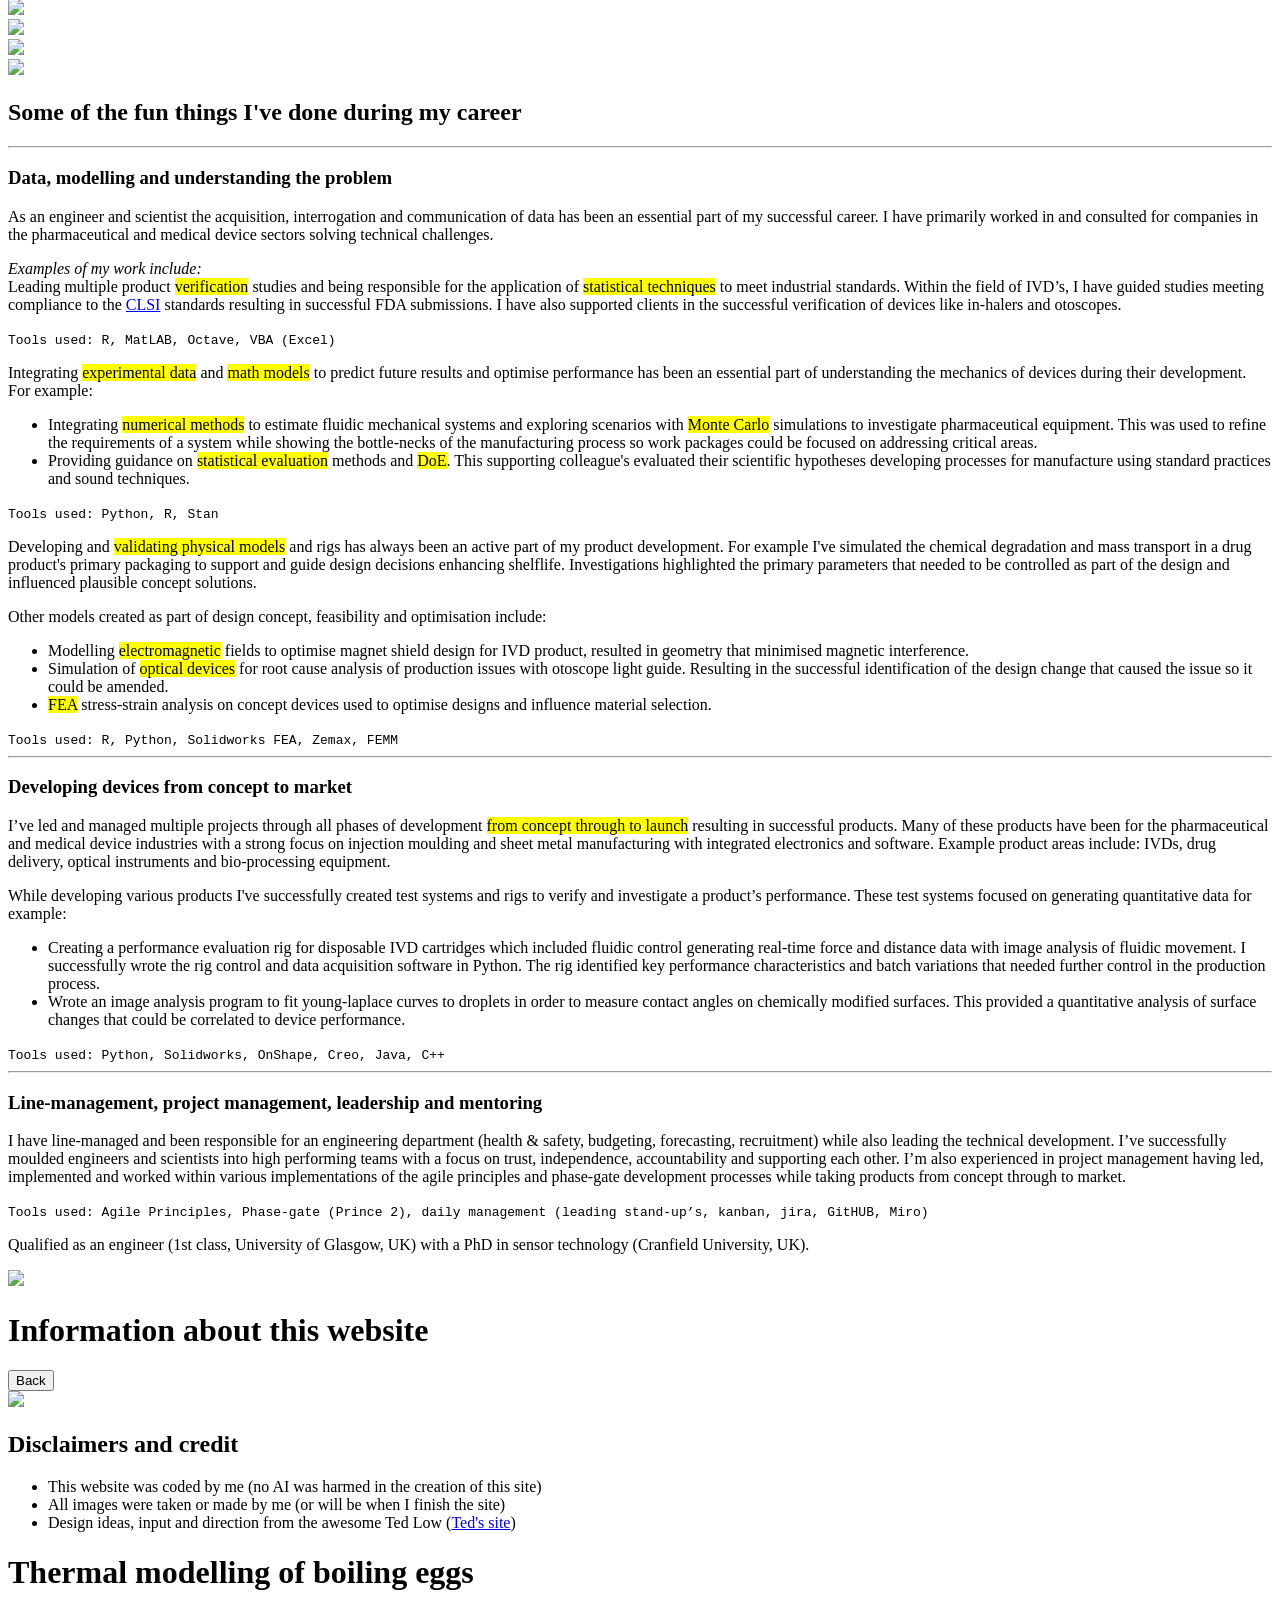
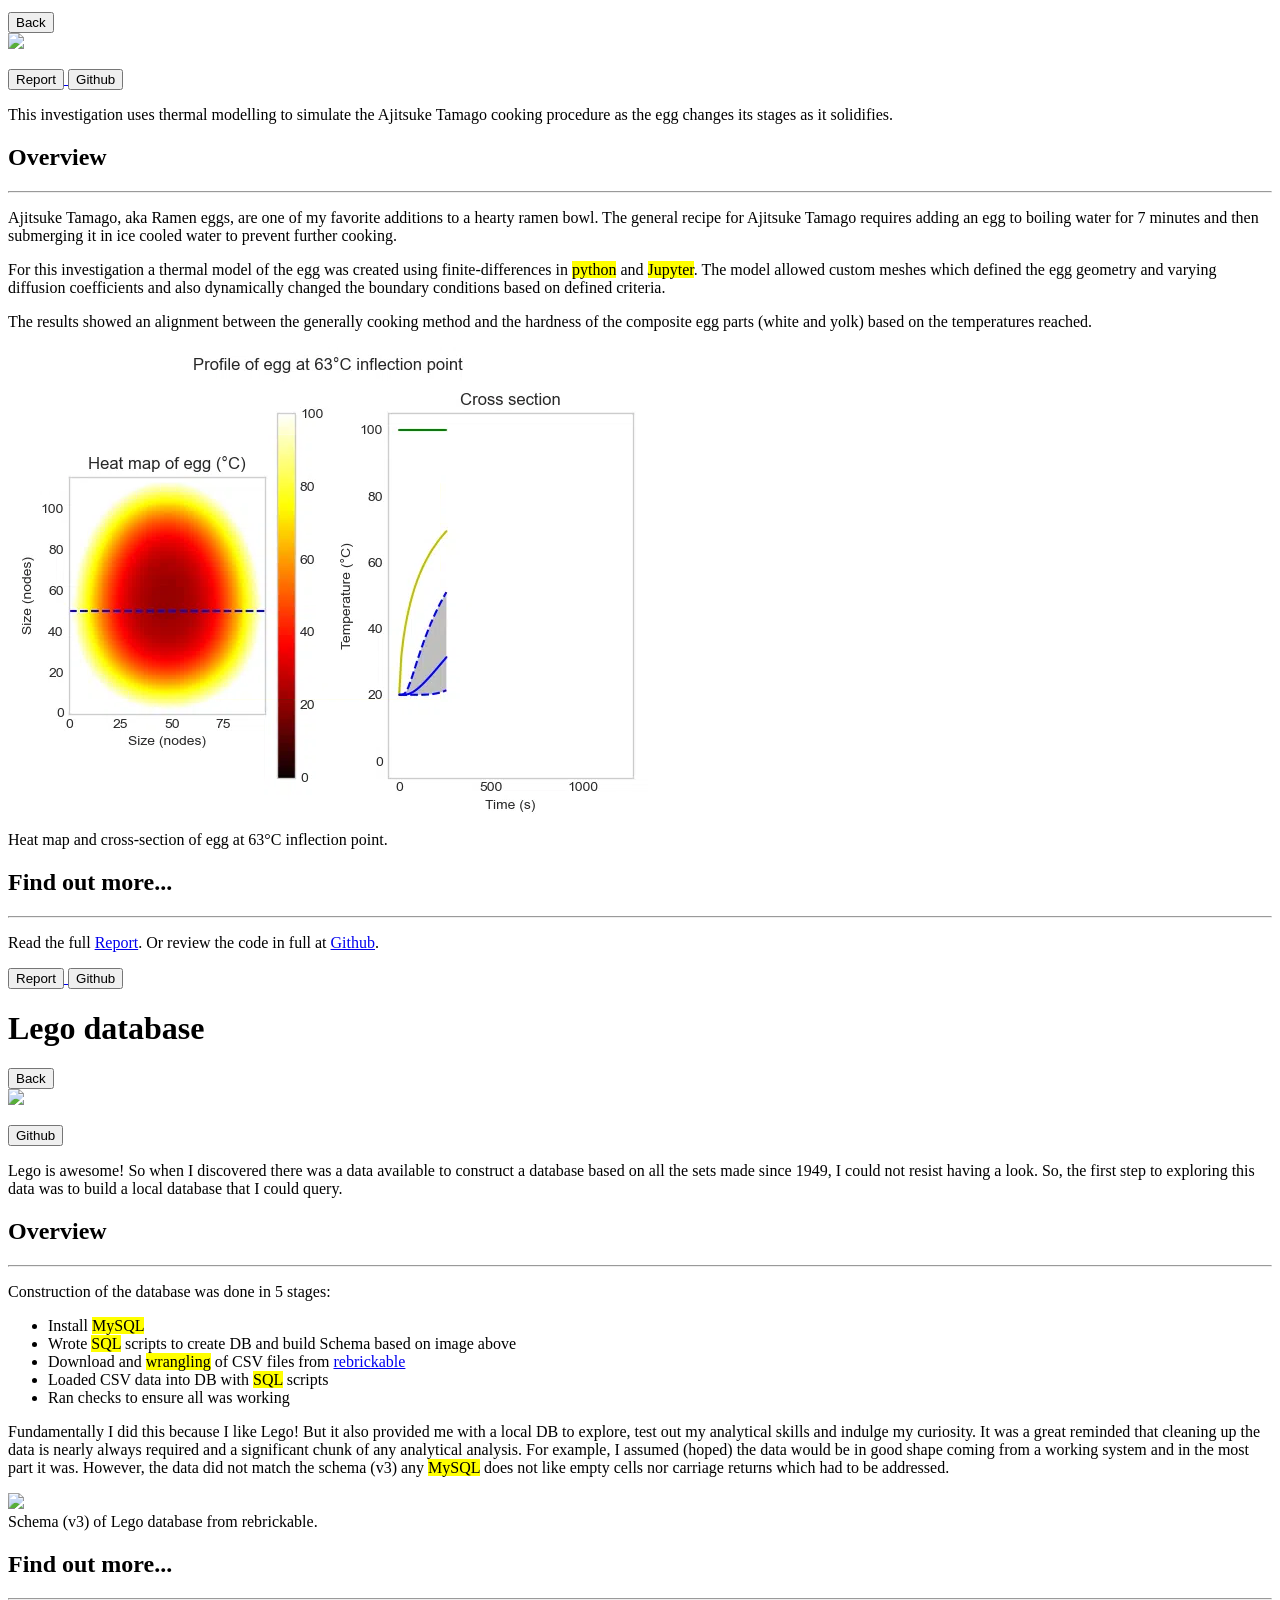
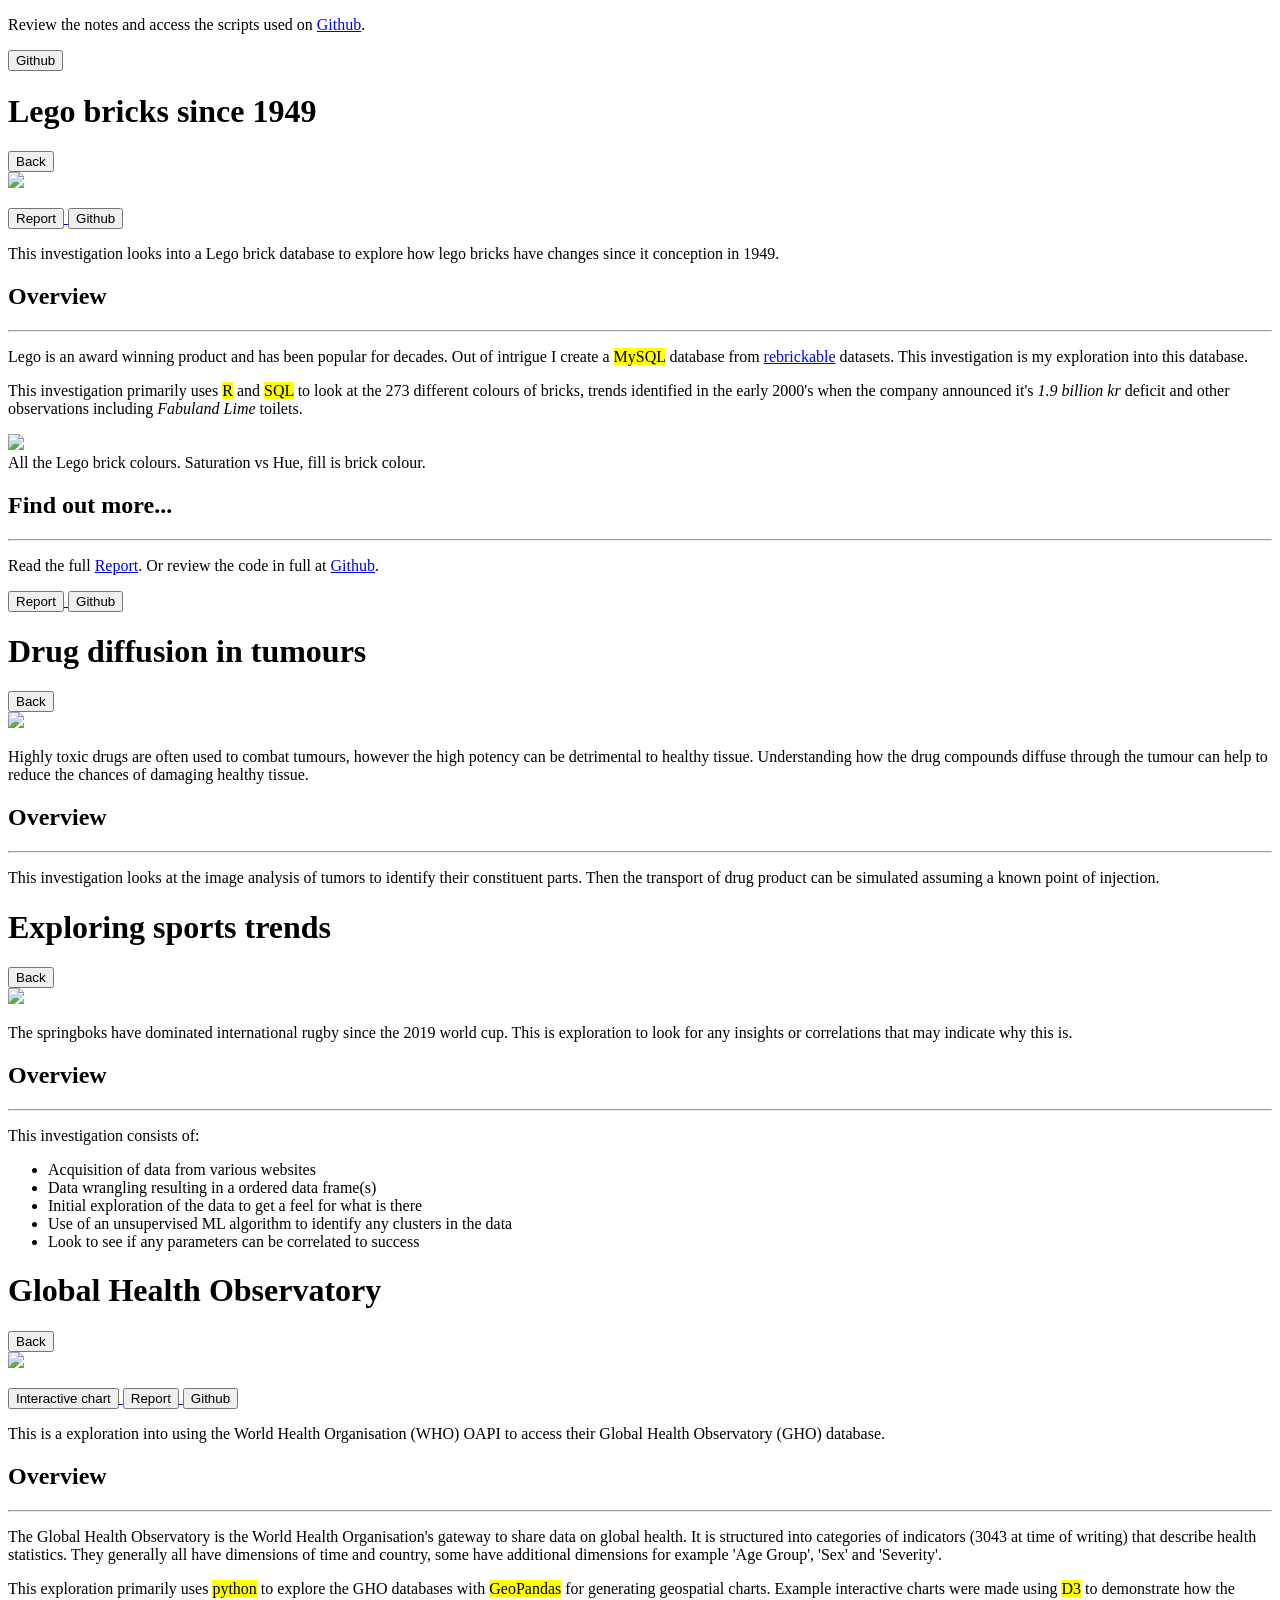
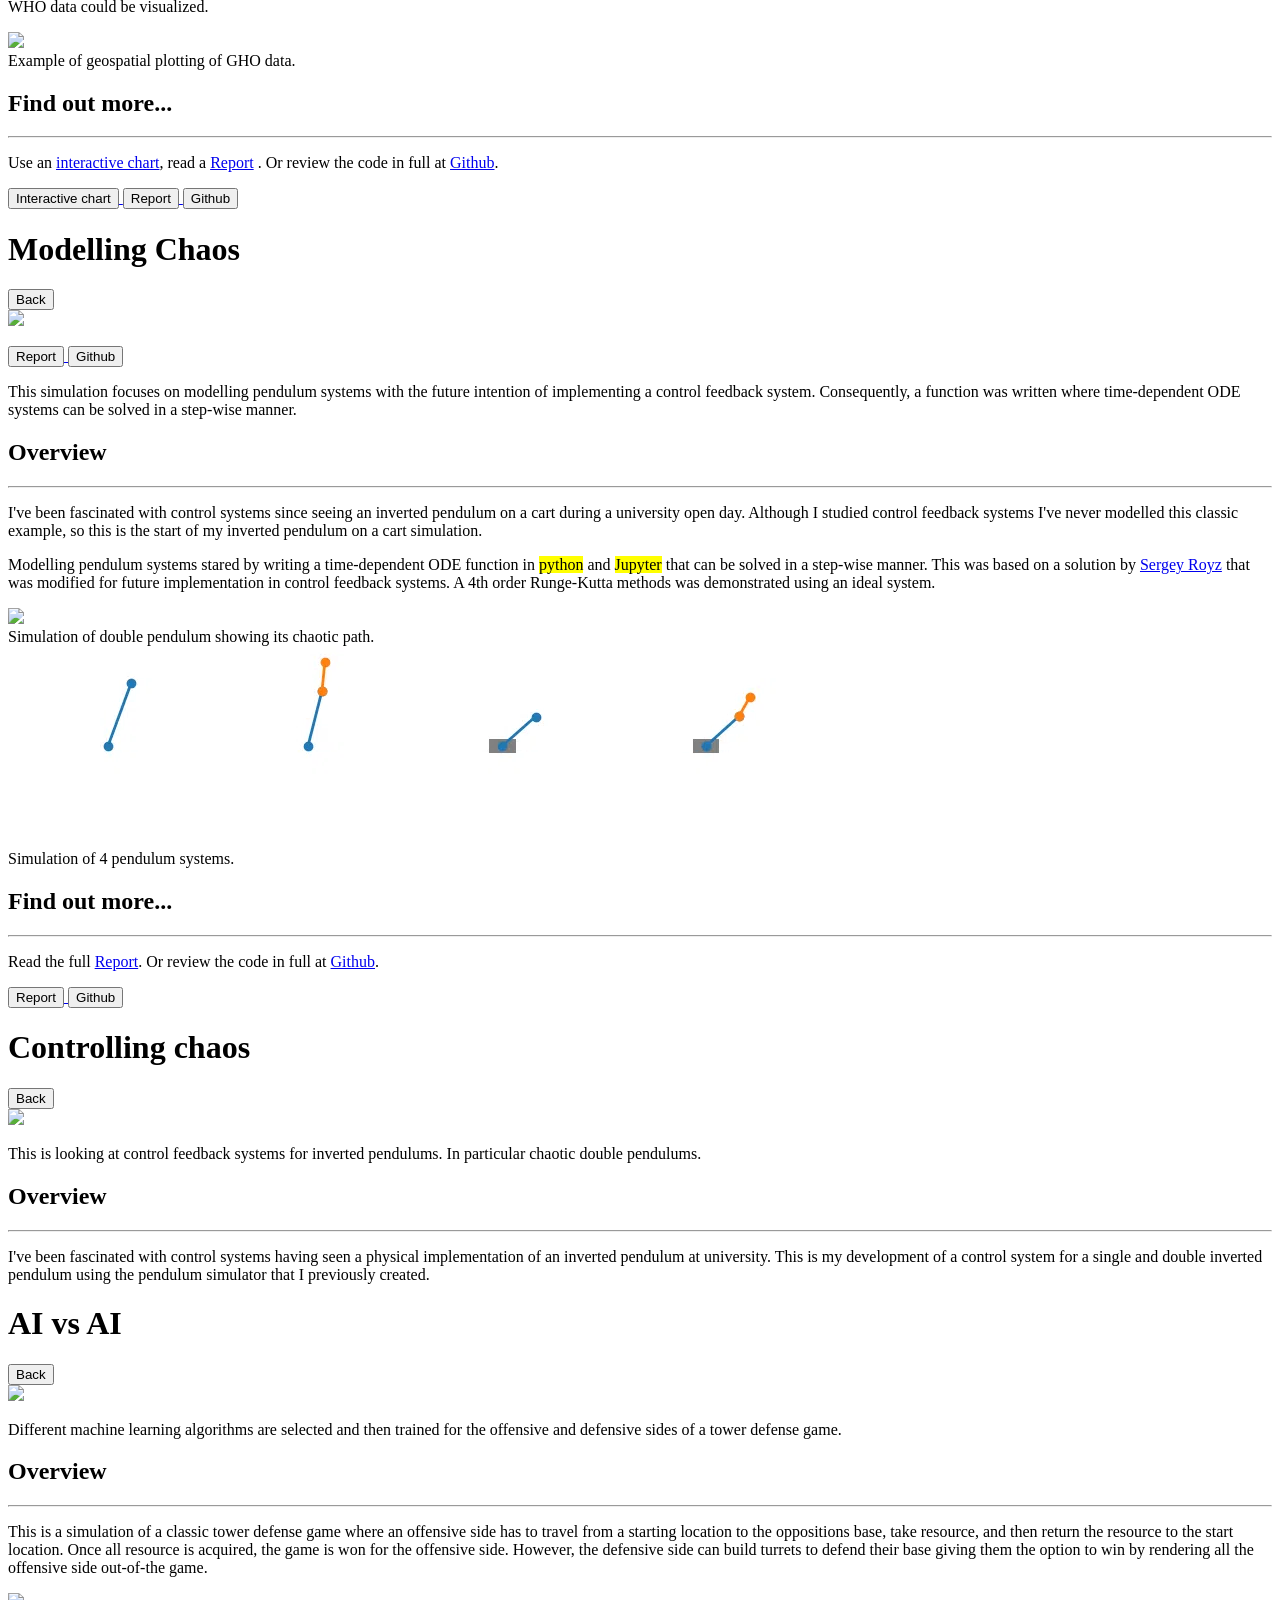
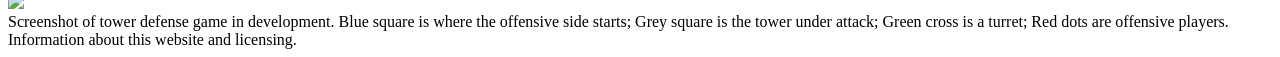
==== commit cf495a8c: "Pendulum article and webp updates" ====
--- a/docs/index.html
+++ b/docs/index.html
@@ -310,7 +310,7 @@
                     <p>For this investigation a thermal model of the egg was created using finite-differences in <mark>python</mark> and <mark>Jupyter</mark>. 
                         The model allowed custom meshes which defined the egg geometry and varying diffusion coefficients and also dynamically changed the boundary conditions based on defined criteria.</p>
                     <p>The results showed an alignment between the generally cooking method and the hardness of the composite egg parts (white and yolk) based on the temperatures reached.</p>
-                    <img src="assets/images/egg_diffusion_02.png">
+                    <img src="assets/images/egg_simulation1.webp">
                     <figcaption>Heat map and cross-section of egg at 63°C inflection point.</figcaption>
                     <h2>Find out more...</h2>
                     <hr>
@@ -559,7 +559,7 @@
                             <button class="secondary_button">Github</button>
                         </a>
                     </p>
-                    <p>This simulation focuses of modelling pendulum systems with the future intention of implementing a control feedback system. 
+                    <p>This simulation focuses on modelling pendulum systems with the future intention of implementing a control feedback system. 
                         Consequently, a function was written where time-dependent ODE systems can be solved in a step-wise manner.</p>
                     <h2>Overview</h2>
                     <hr>
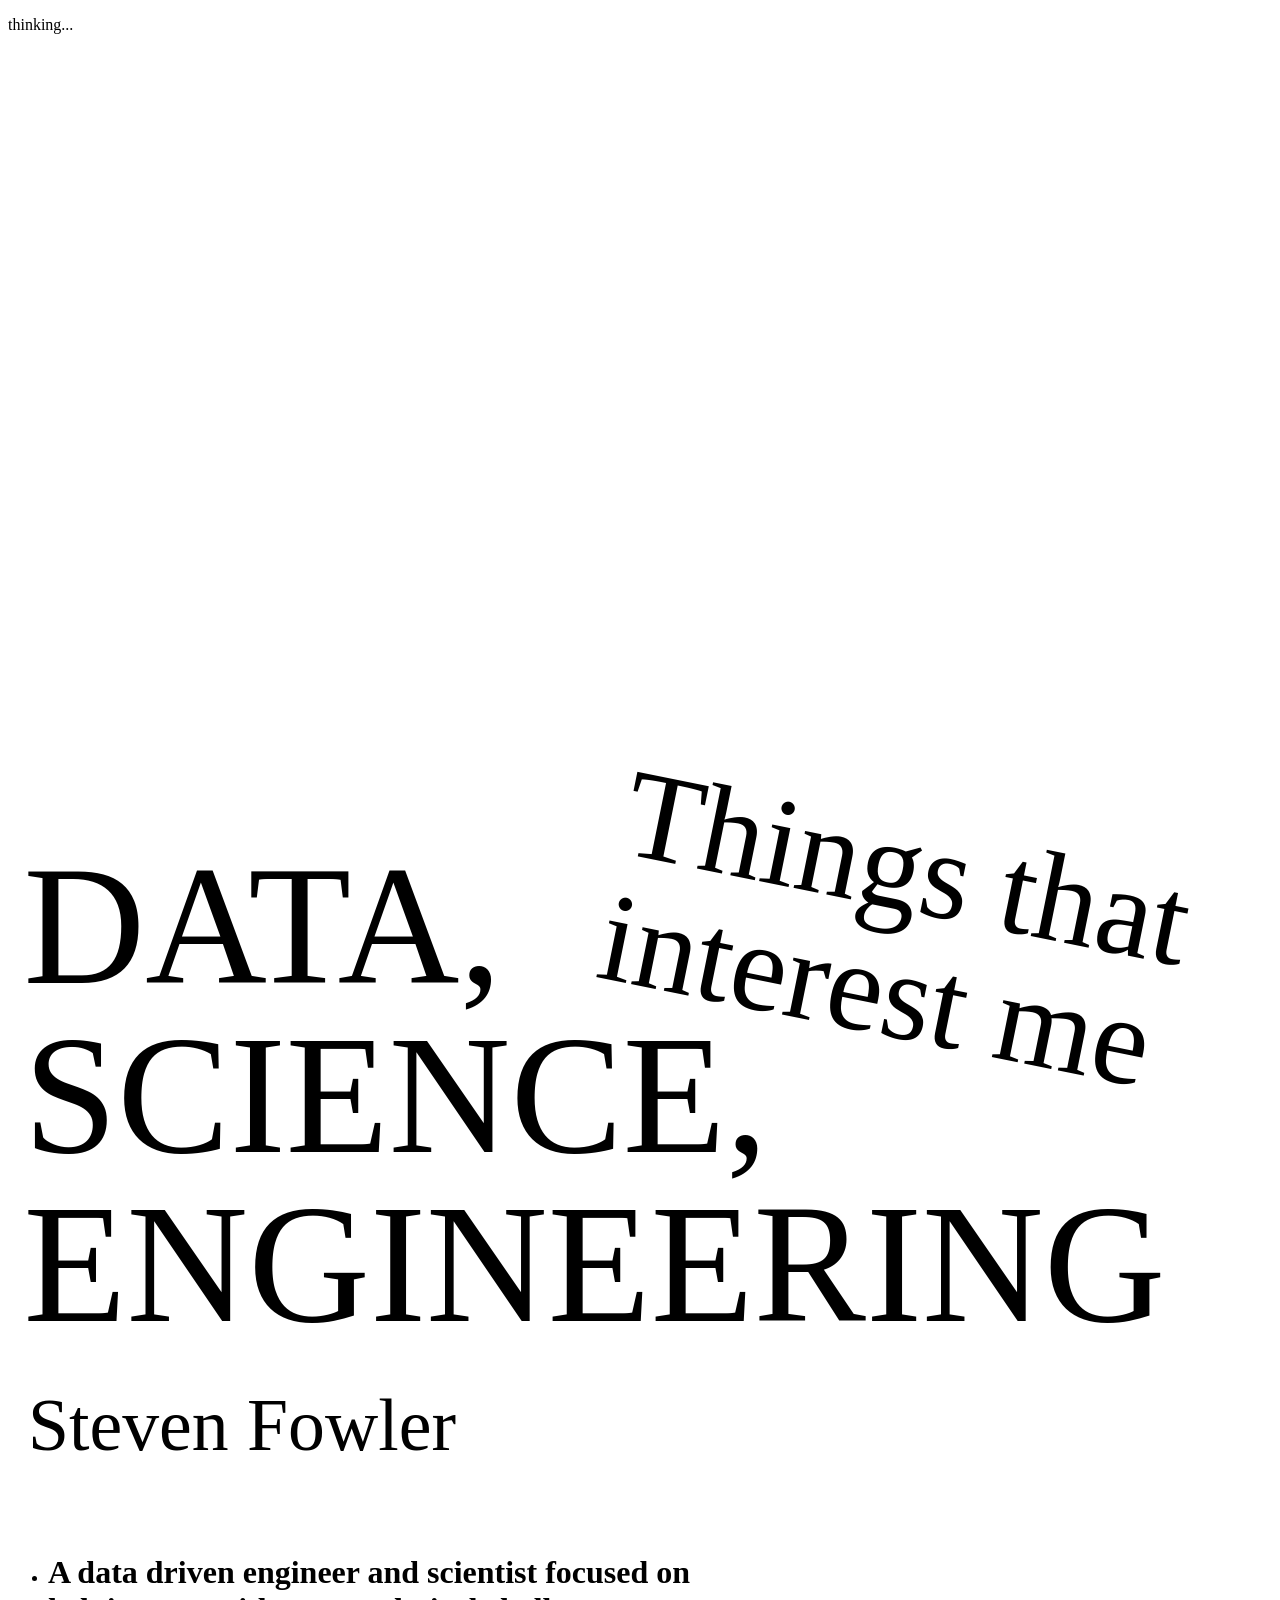
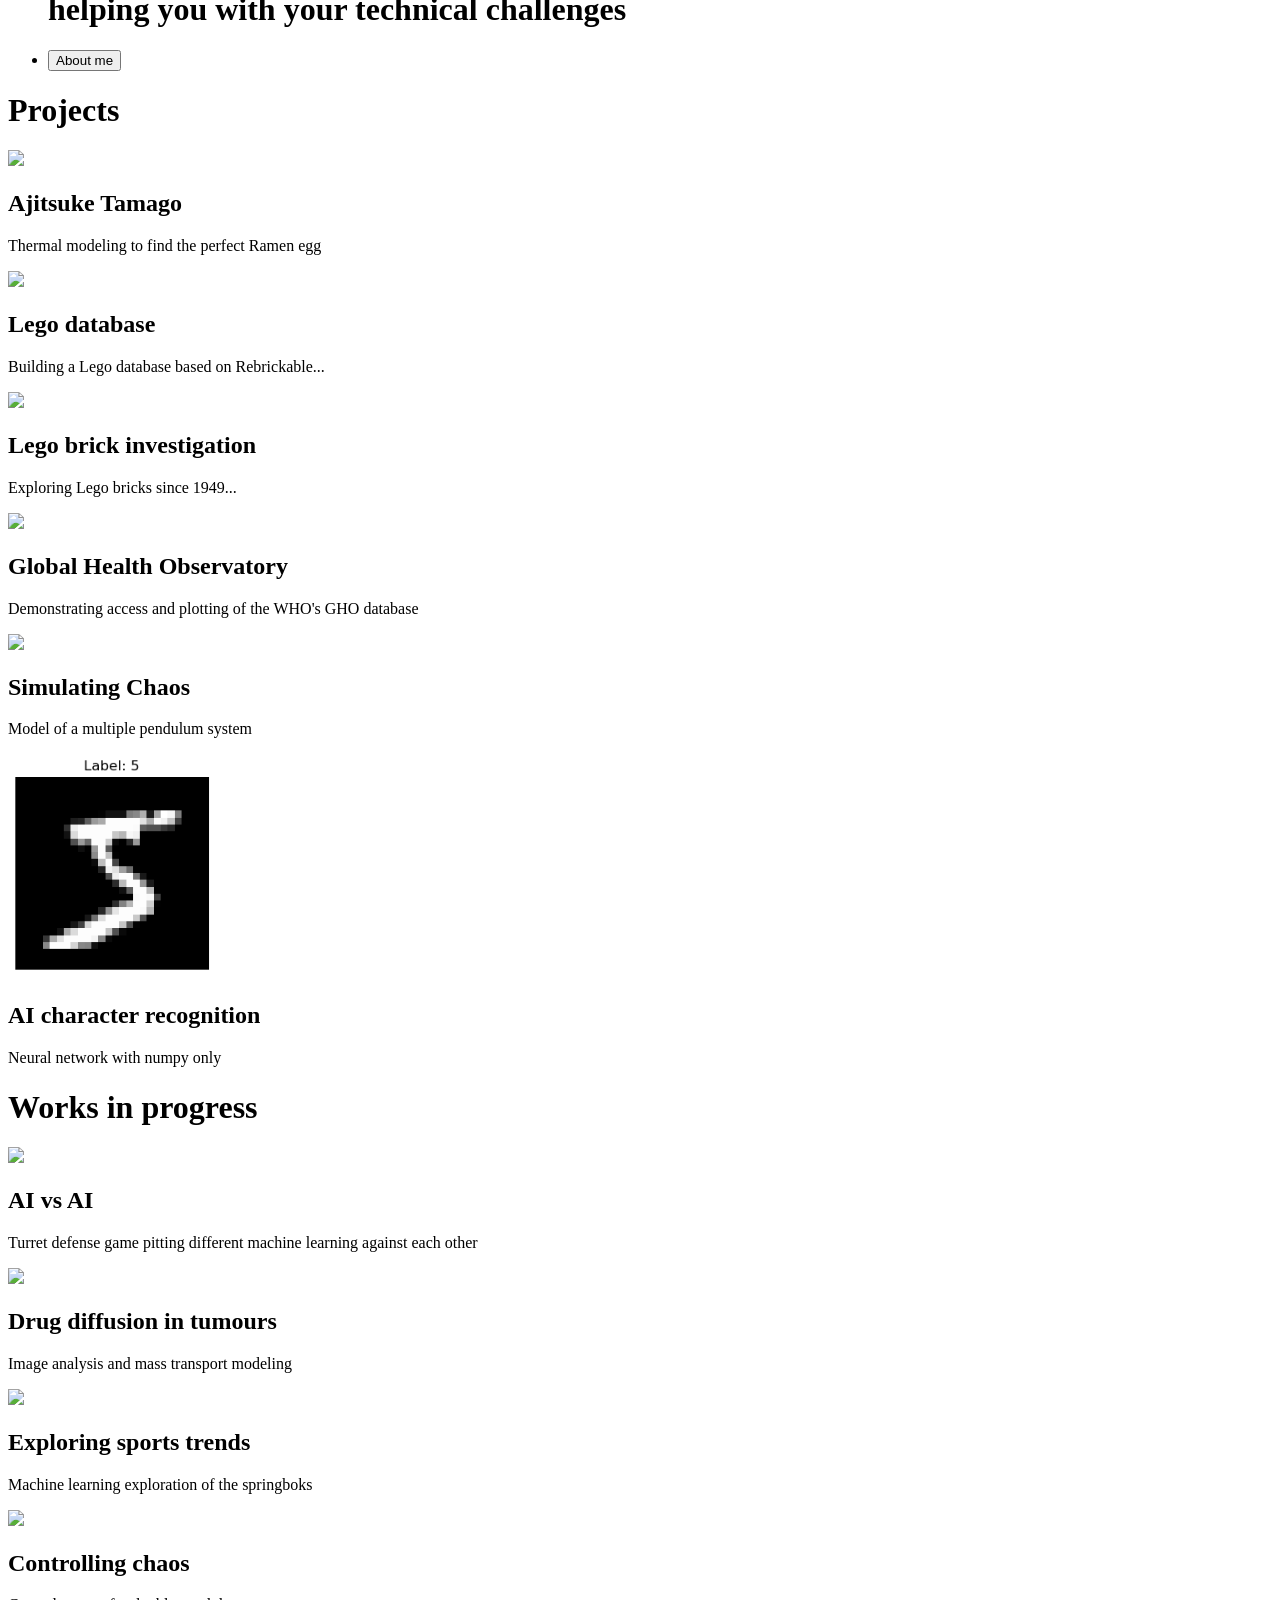
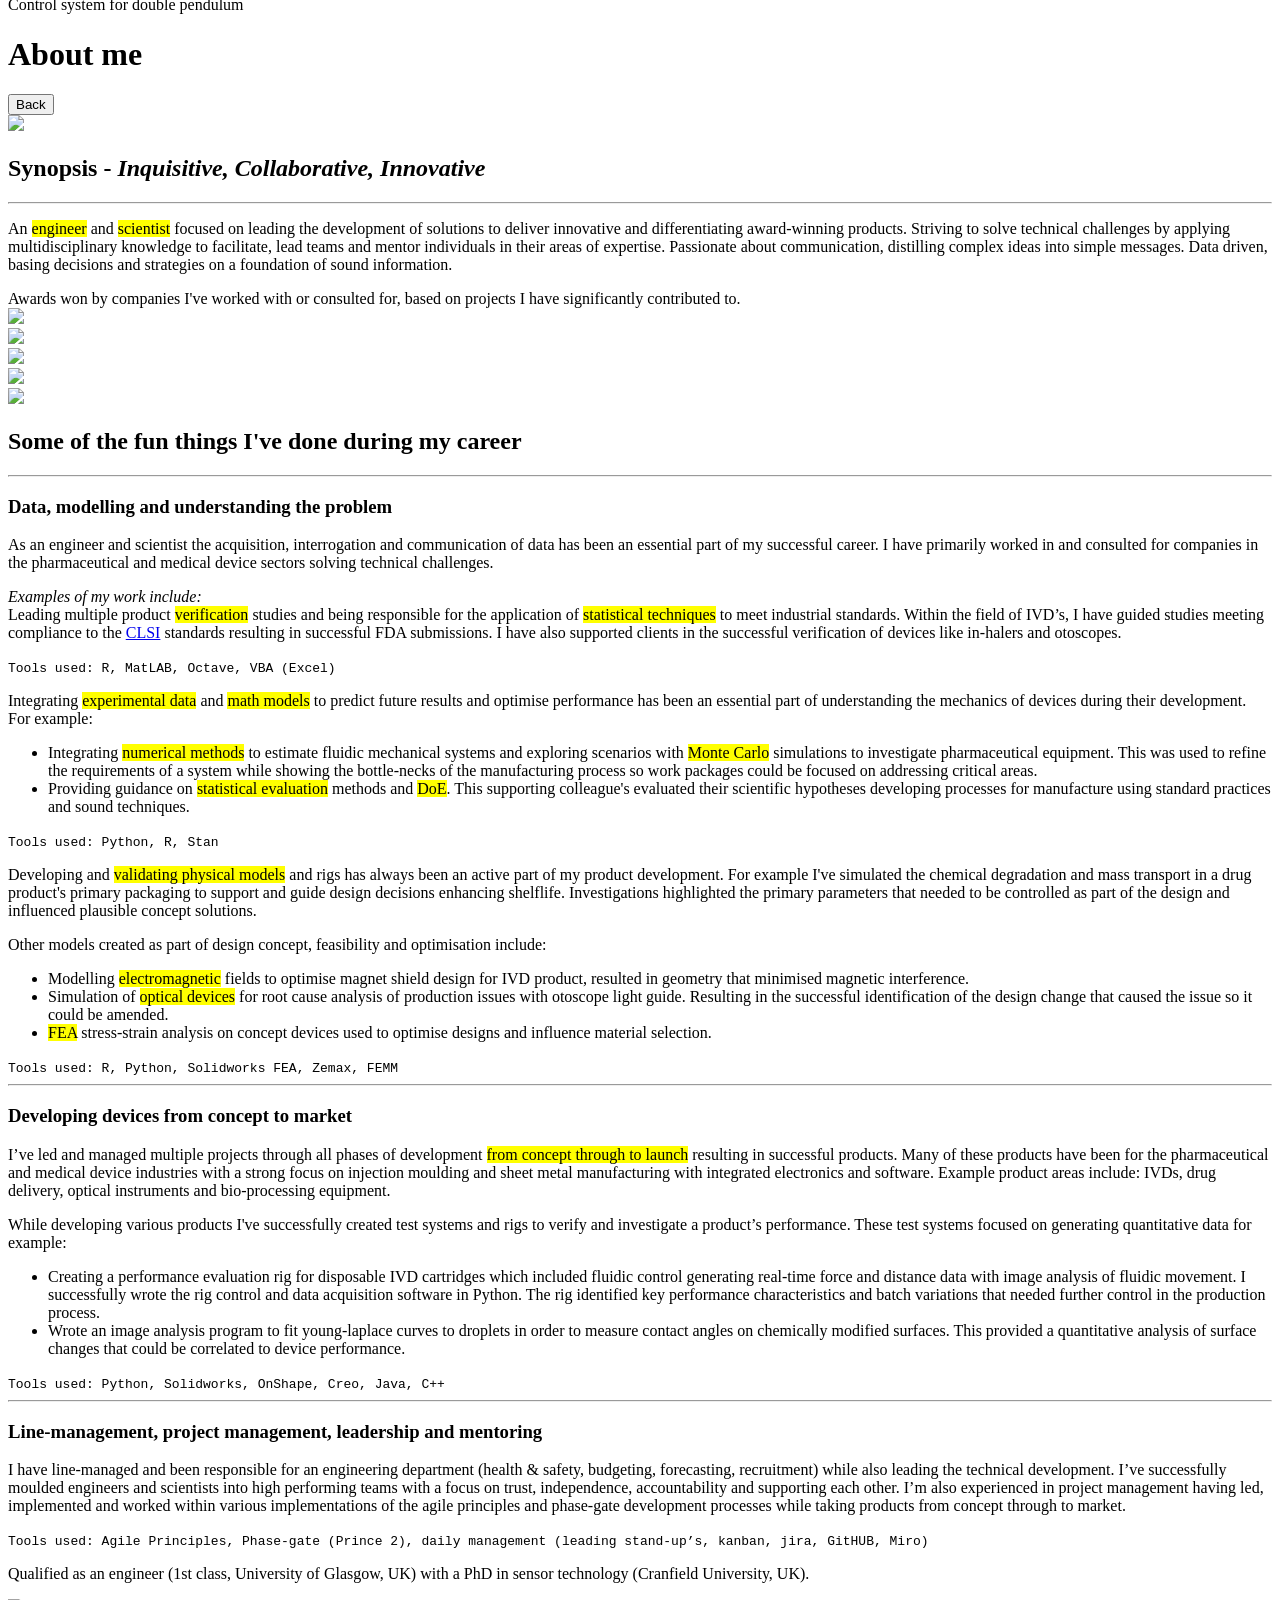
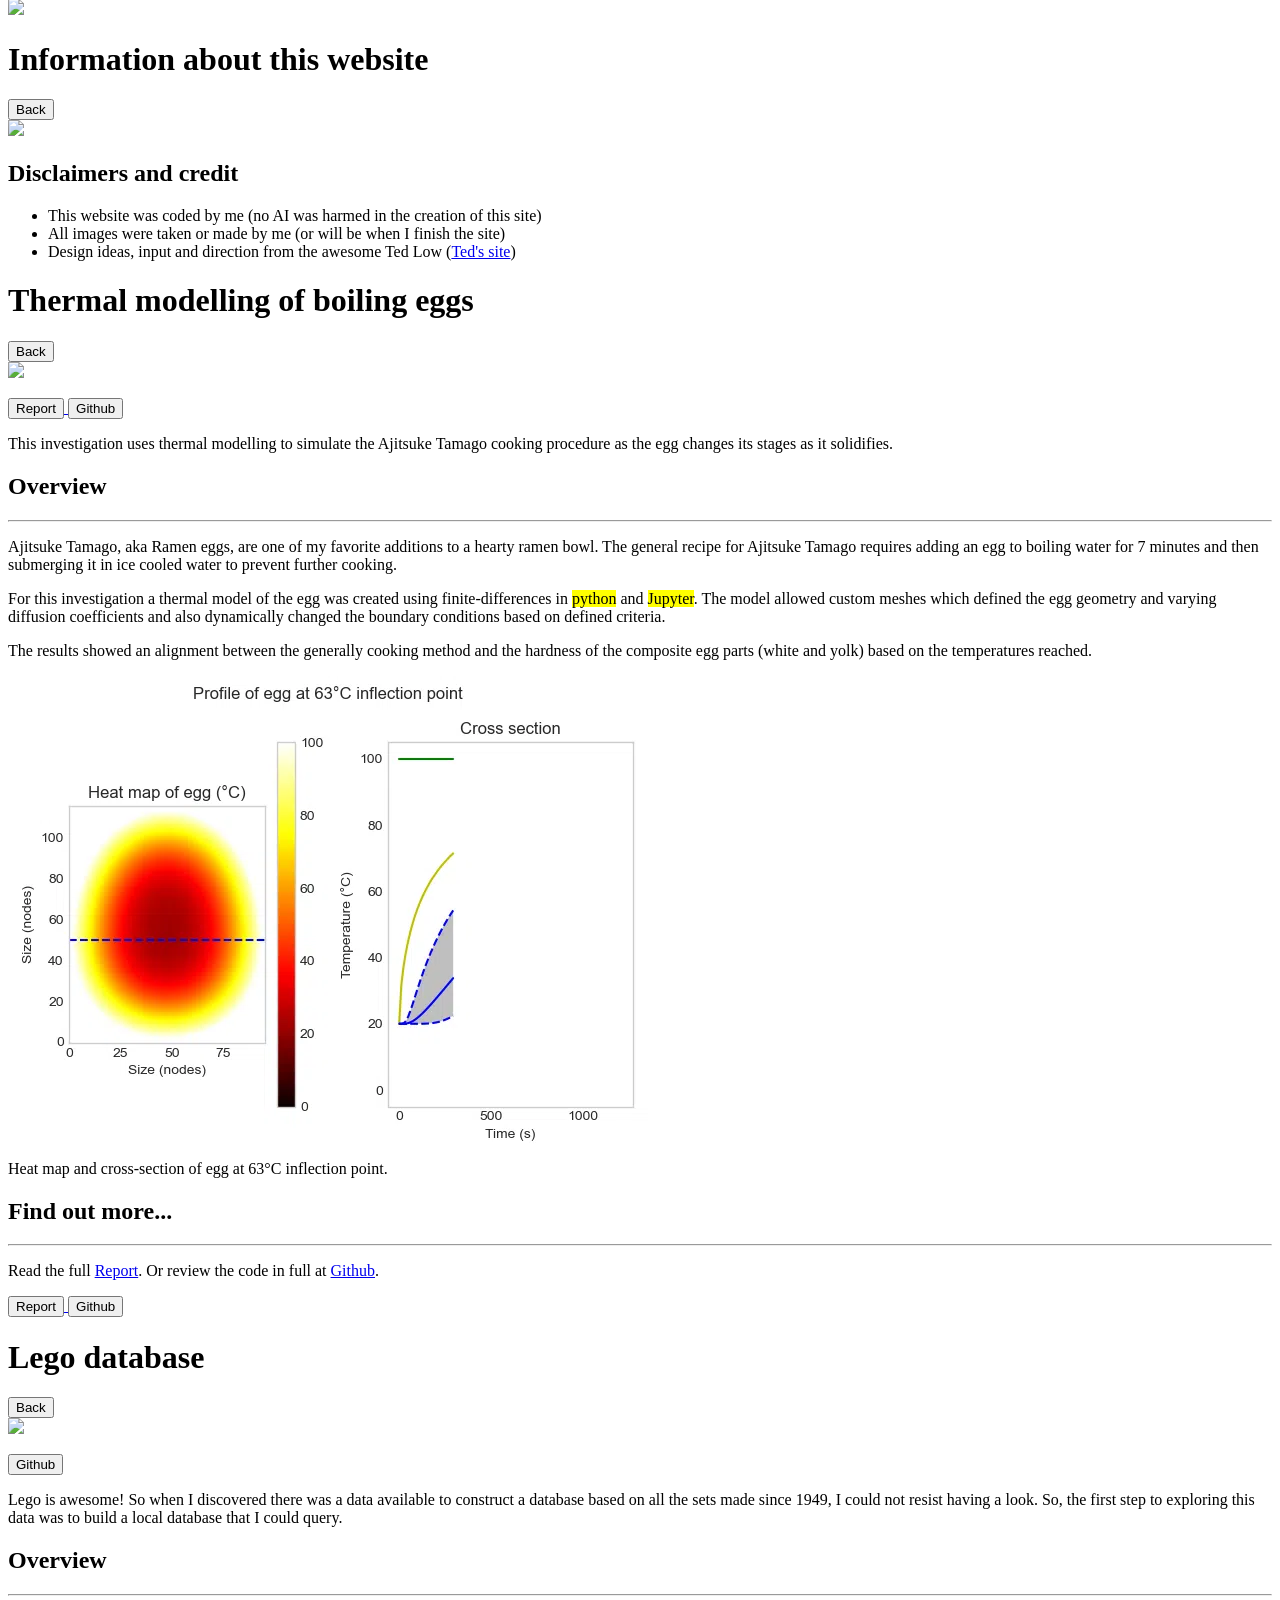
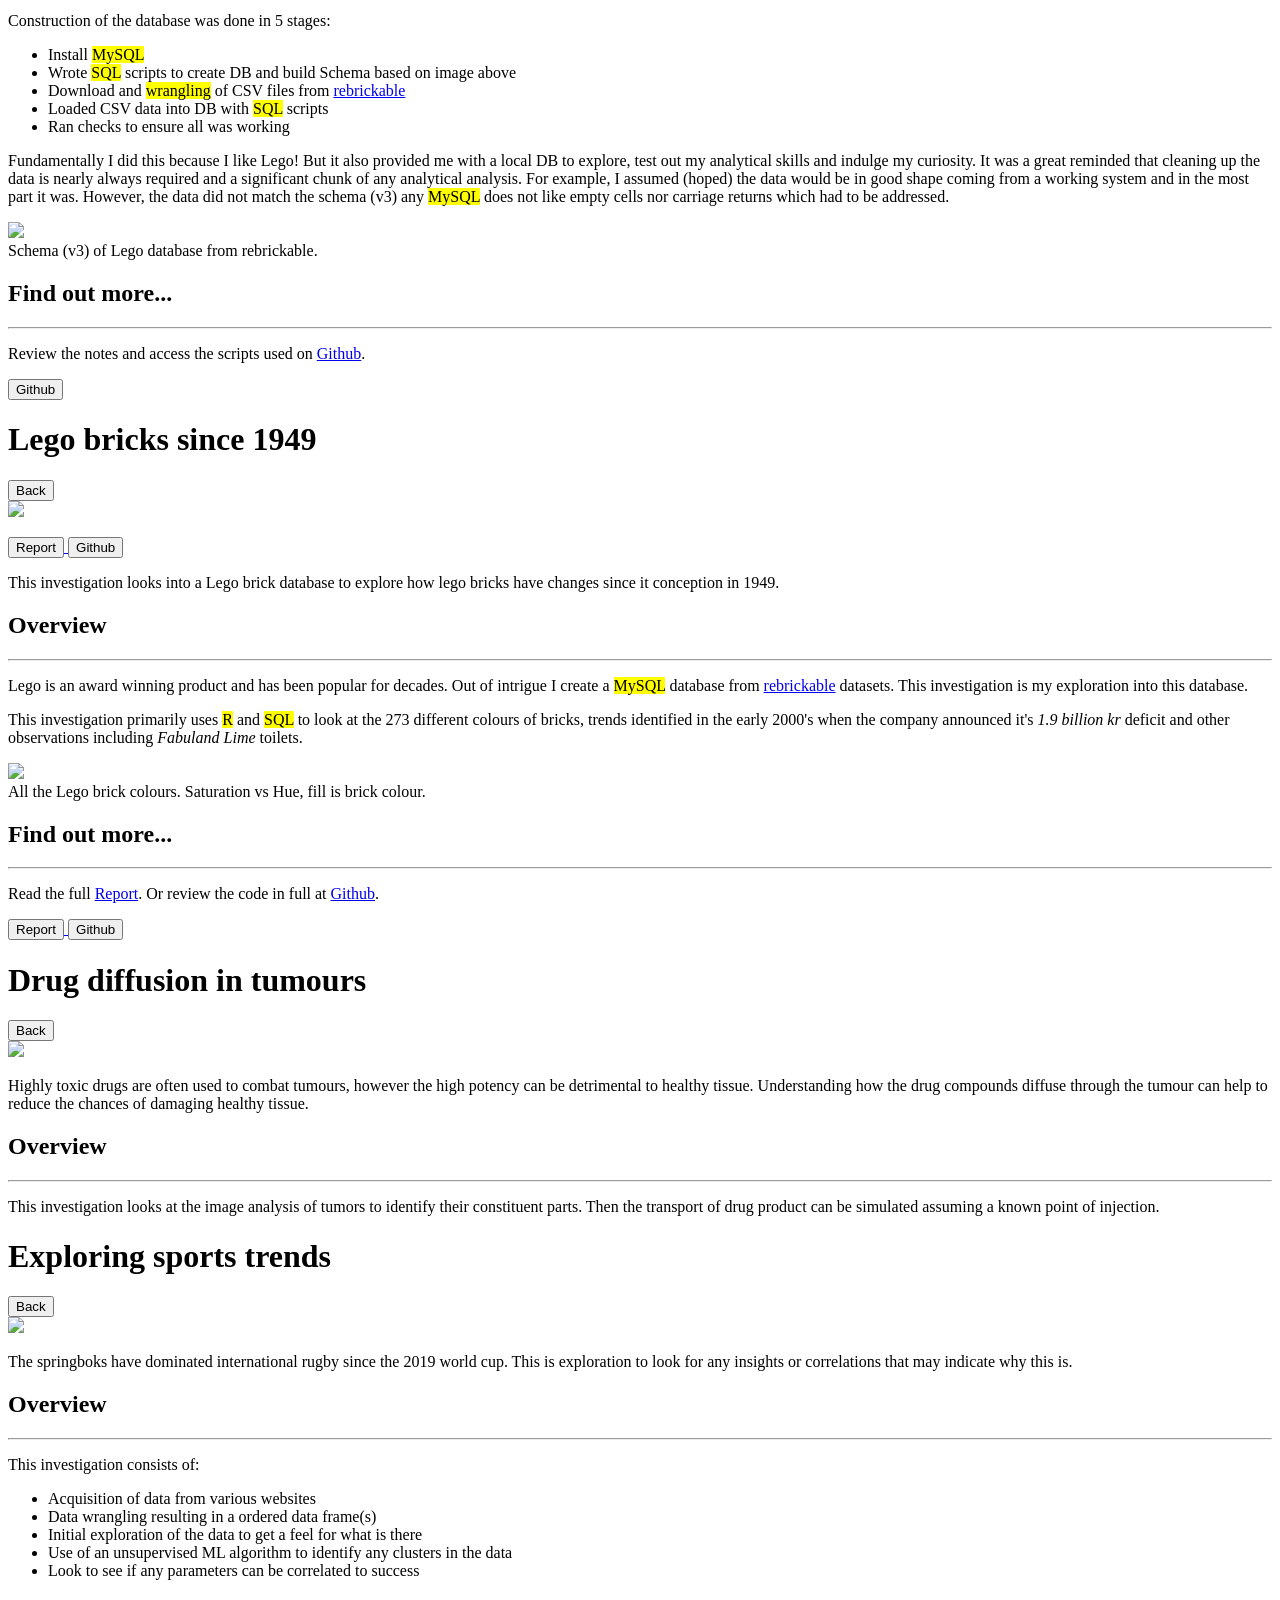
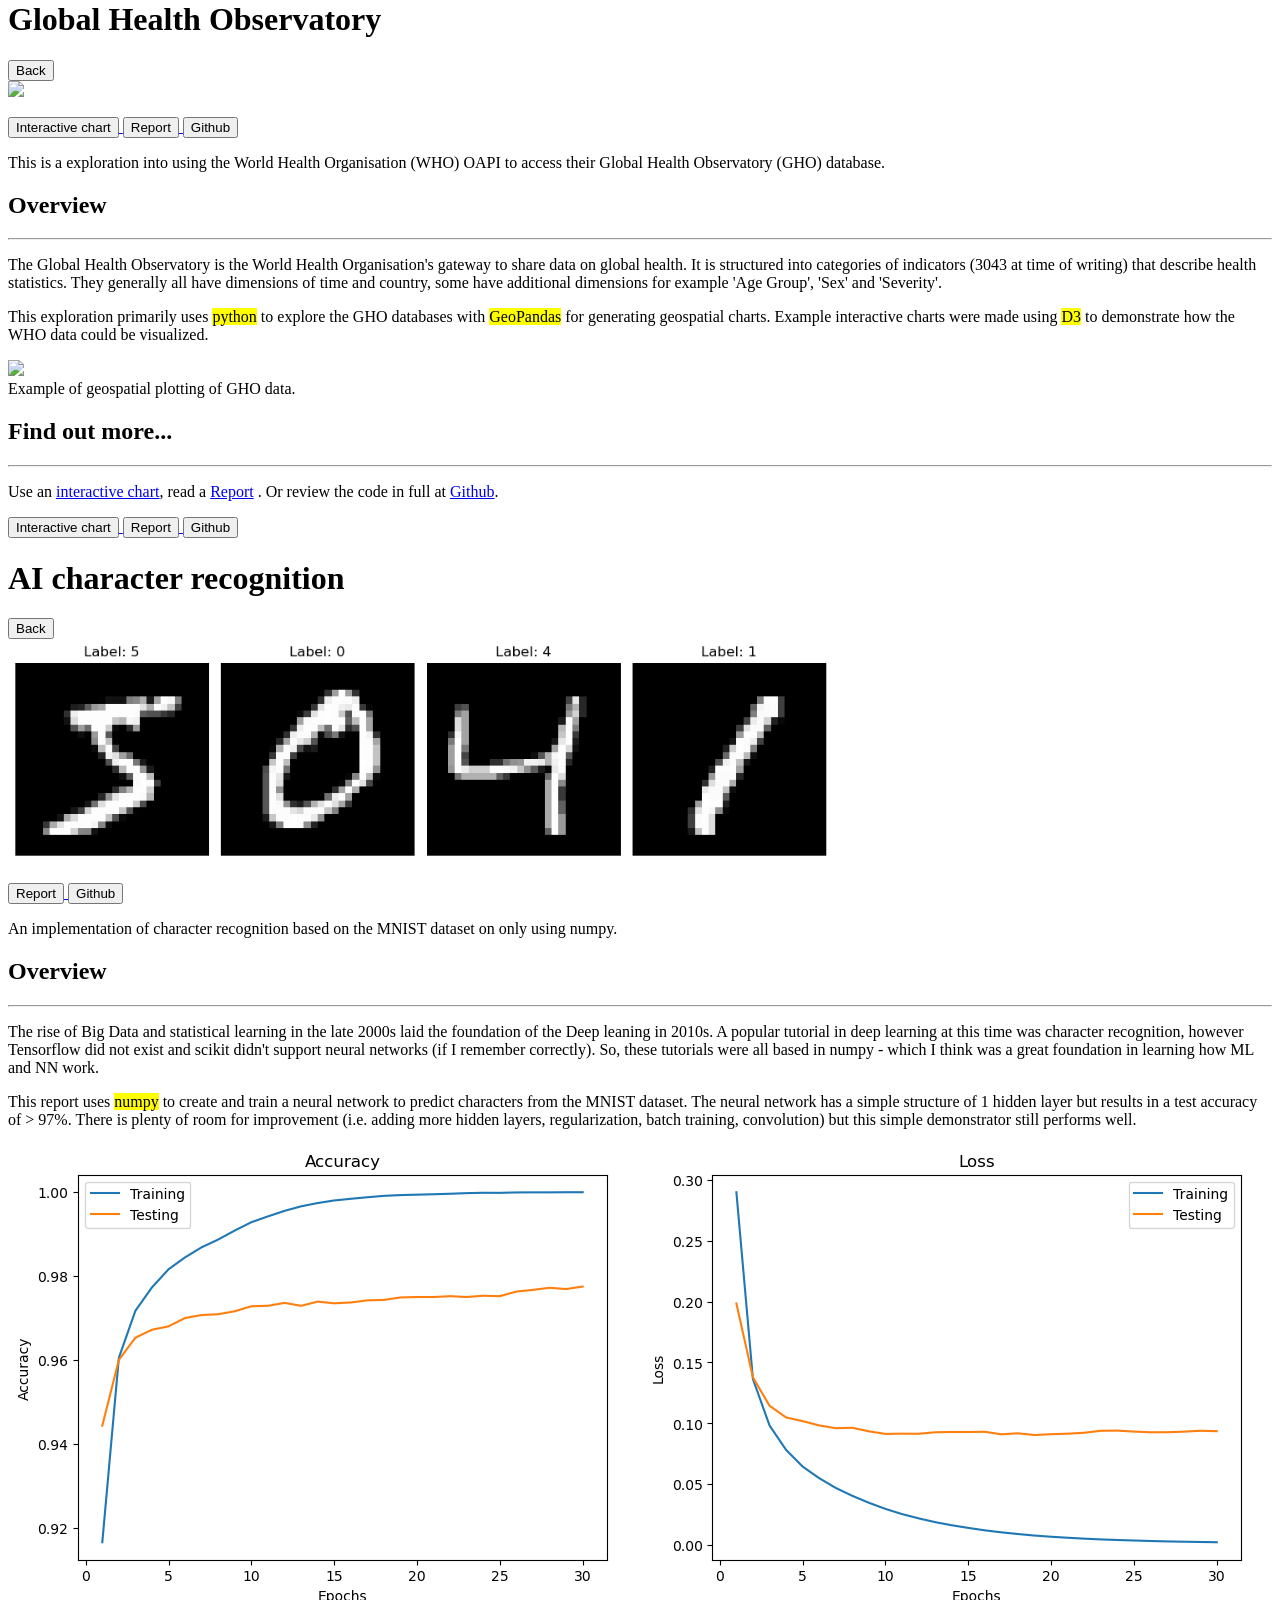
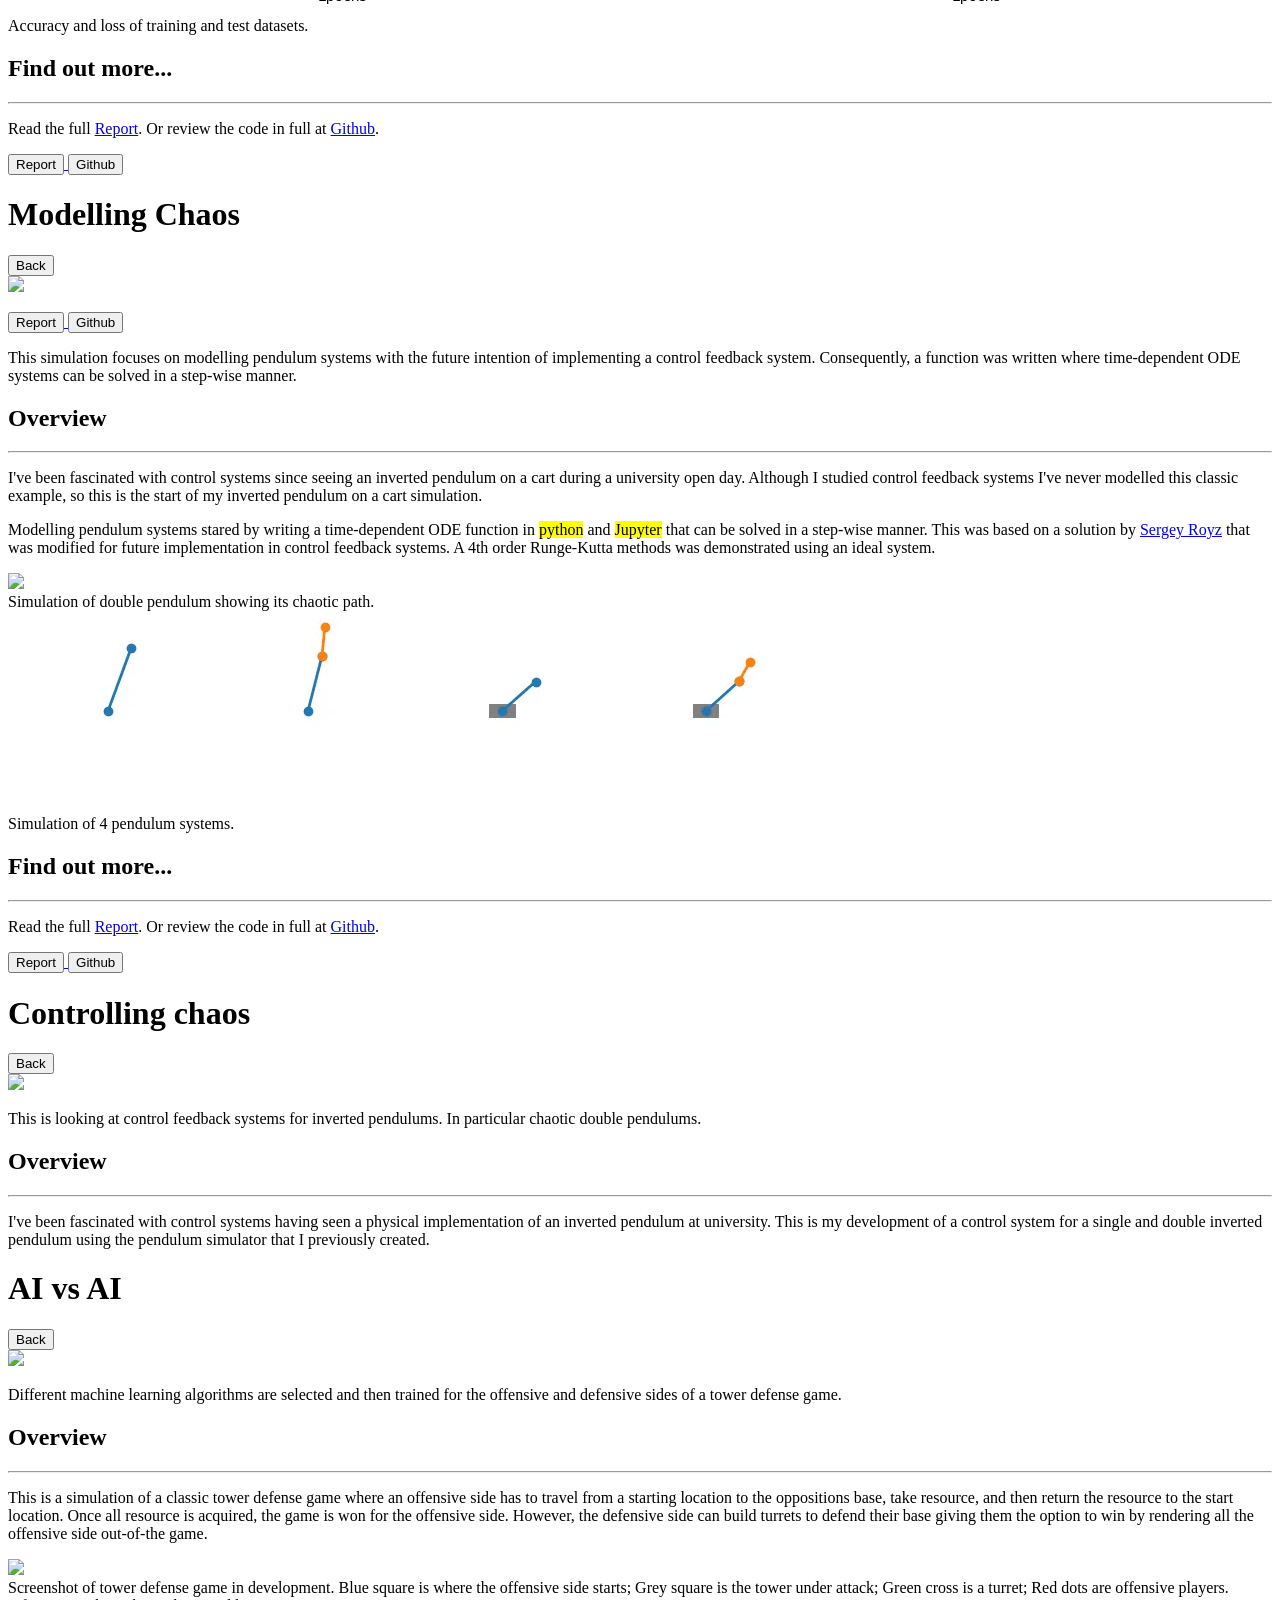
==== commit 61397ee0: "Draft added and java update" ====
--- a/docs/index.html
+++ b/docs/index.html
@@ -103,6 +103,15 @@
                         <p>Model of a multiple pendulum system</p>
                     </div>
                 </div>
+                <div class="article_item" onclick="open_article('artID_07')">
+                    <div class="container_image">
+                        <img src="assets/images/MNIST_5.png">
+                    </div>
+                    <div class="container_header">
+                        <h2>AI character recognition</h2>
+                        <p>Neural network with numpy only</p>
+                    </div>
+                </div>
             </div>
             <!-- Article WIP -->
             <h1>Works in progress</h1>
@@ -134,15 +143,6 @@
                         <p>Machine learning exploration of the springboks</p>
                     </div>
                 </div>
-                <!-- <div class="article_item" onclick="open_article('artID_07')">
-                    <div class="container_image">
-                        <img src="assets/images/art_itm_07.png">
-                    </div>
-                    <div class="container_header">
-                        <h2>Statistics inference</h2>
-                        <p>classification of data</p>
-                    </div>
-                </div> -->
                 <div class="article_item" onclick="open_article('artID_09')">
                     <div class="container_image">
                         <img src="assets/images/art_itm_09.png">
@@ -520,28 +520,50 @@
             </div>
             <!--Article 07 - NO LONGER IN USE-->
             <div class="popup_container" id="artID_07">
-                <!-- <div class="close_menu">
-                    <h1>Statistical inference</h1>
-                    <button class="close_button" onclick="close_article('artID_07')">Back</button>
-                </div>
-                <div class="popup_article">
-                    <img class="img_header" src="">
-                    <p>Classification of data - Engineering example?</p>
+                <div class="close_menu">
+                    <h1>AI character recognition</h1>
+                    <button class="close_button" onclick="close_article('artID_08')">Back</button>
+                </div>
+                <div class="popup_article">
+                    <img class="img_header" src="assets/images/MNIST_example.png">
+                    <p class="p_button">
+                        <a class="a_button" href="numpy_only_ML_on_MNIST.html" target="_blank" rel="noopener noreferrer">
+                            <button>Report</button>
+                        </a>
+                        <a class="a_button" href="https://github.com/StevenAFowler/Machine_learning" target="_blank" rel="noopener noreferrer">
+                            <button class="secondary_button">Github</button>
+                        </a>
+                    </p>
+                    <p>
+                        An implementation of character recognition based on the MNIST dataset on only using numpy.
+                    </p>
+                    <h2>Overview</h2>
+                    <hr>
+                    <p>
+                        The rise of Big Data and statistical learning in the late 2000s laid the foundation of the Deep leaning in 2010s. 
+                        A popular tutorial in deep learning at this time was character recognition, however Tensorflow did not exist and scikit didn't support neural networks (if I remember correctly). 
+                        So, these tutorials were all based in numpy - which I think was a great foundation in learning how ML and NN work.
+                    </p>
+                    <p>
+                        This report uses <mark>numpy</mark> to create and train a neural network to predict characters from the MNIST dataset.
+                        The neural network has a simple structure of 1 hidden layer but results in a test accuracy of > 97%.
+                        There is plenty of room for improvement (i.e. adding more hidden layers, regularization, batch training, convolution) but this simple demonstrator still performs well.
+                    </p>
 
-                    <p>Brief description.</p>
-                    <h2>Overview</h2>
-                    <hr>
-                    <p>Overview with <mark>marked</mark> items</p>
-                    <p>Another paragraph</p>
-                    <img src="">
-                    <figcaption>Caption related to image above</figcaption>
-                    <h2>Find out more...</h2>
-                    <hr>
-                    <p>Read the full <a href="" target="_blank" rel="noopener noreferrer">Report</a>. 
-                        Or review the code in full at <a href="" target="_blank" rel="noopener noreferrer">Github</a>.</p>
-                    <p class="p_button"><a class="a_button" href="" target="_blank" rel="noopener noreferrer">Report</a>
-                    <a class="a_button" href="" target="_blank" rel="noopener noreferrer">Github</a></p>
-                </div> -->
+                    <img src="assets/images/MNIST_results.png">
+                    <figcaption>Accuracy and loss of training and test datasets.</figcaption>
+                    <h2>Find out more...</h2>
+                    <hr>
+                    <p>Read the full <a href="numpy_only_ML_on_MNIST.html" target="_blank" rel="noopener noreferrer">Report</a>. Or review the code in full at <a href="https://github.com/StevenAFowler/Machine_learning" target="_blank" rel="noopener noreferrer">Github</a>.</p>
+                    <p class="p_button">
+                        <a class="a_button" href="numpy_only_ML_on_MNIST.html" target="_blank" rel="noopener noreferrer">
+                            <button>Report</button>
+                        </a>
+                        <a class="a_button" href="https://github.com/StevenAFowler/Machine_learning" target="_blank" rel="noopener noreferrer">
+                            <button class="secondary_button">Github</button>
+                        </a>
+                    </p>
+                </div>
             </div>
             <!--Article 08 - Modelling Chaos-->
             <div class="popup_container" id="artID_08">
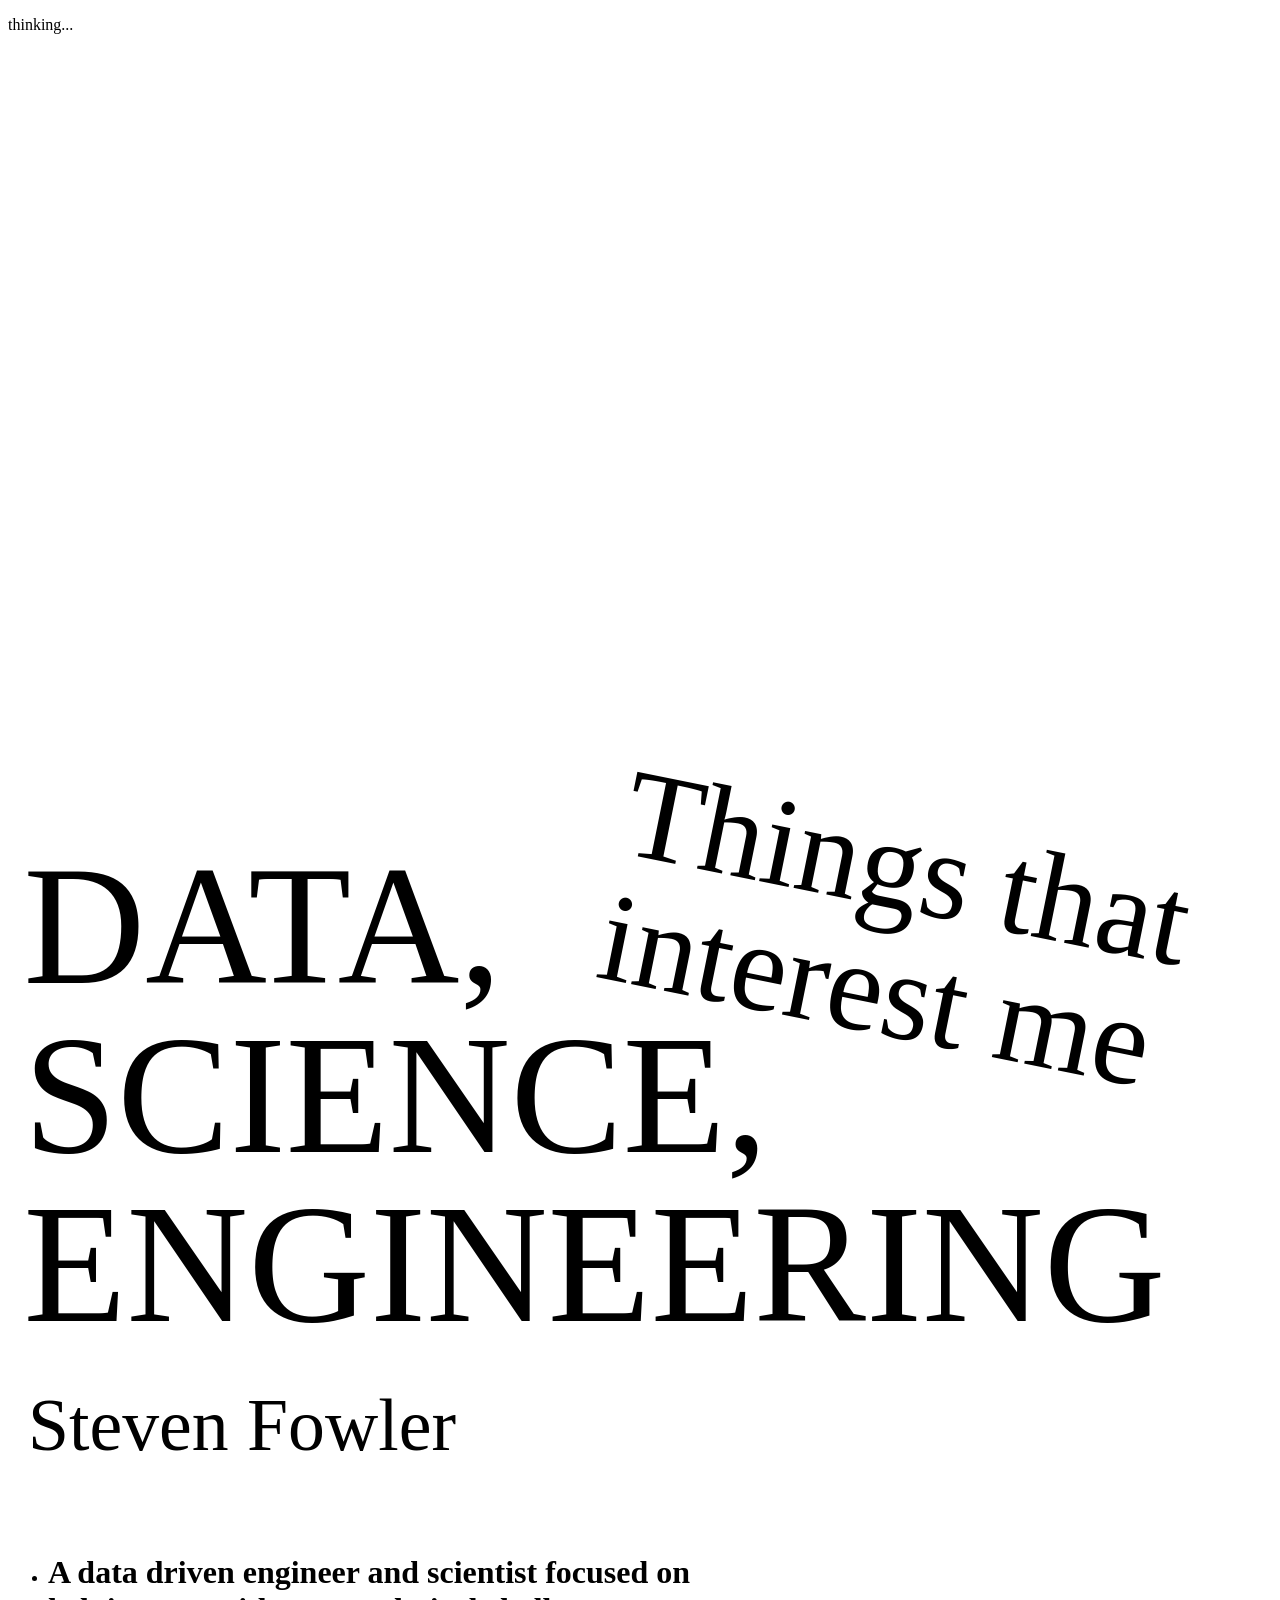
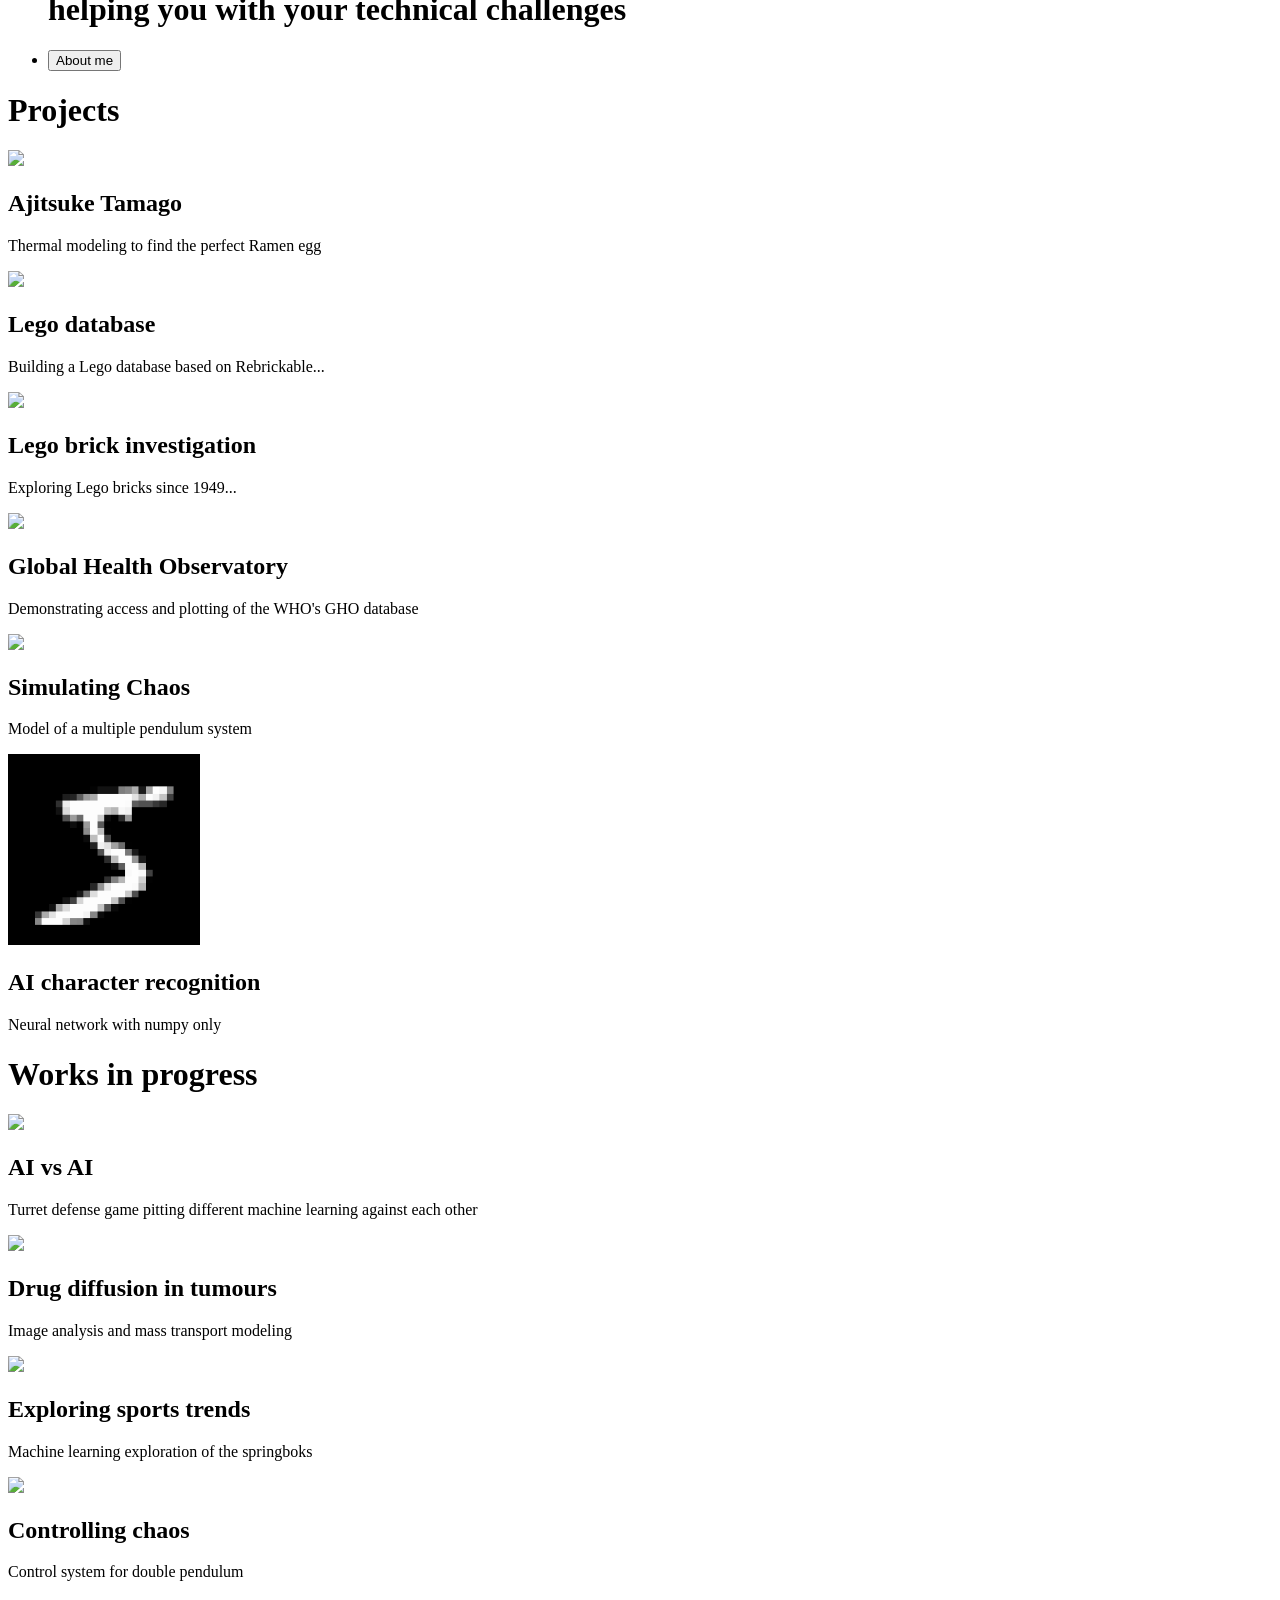
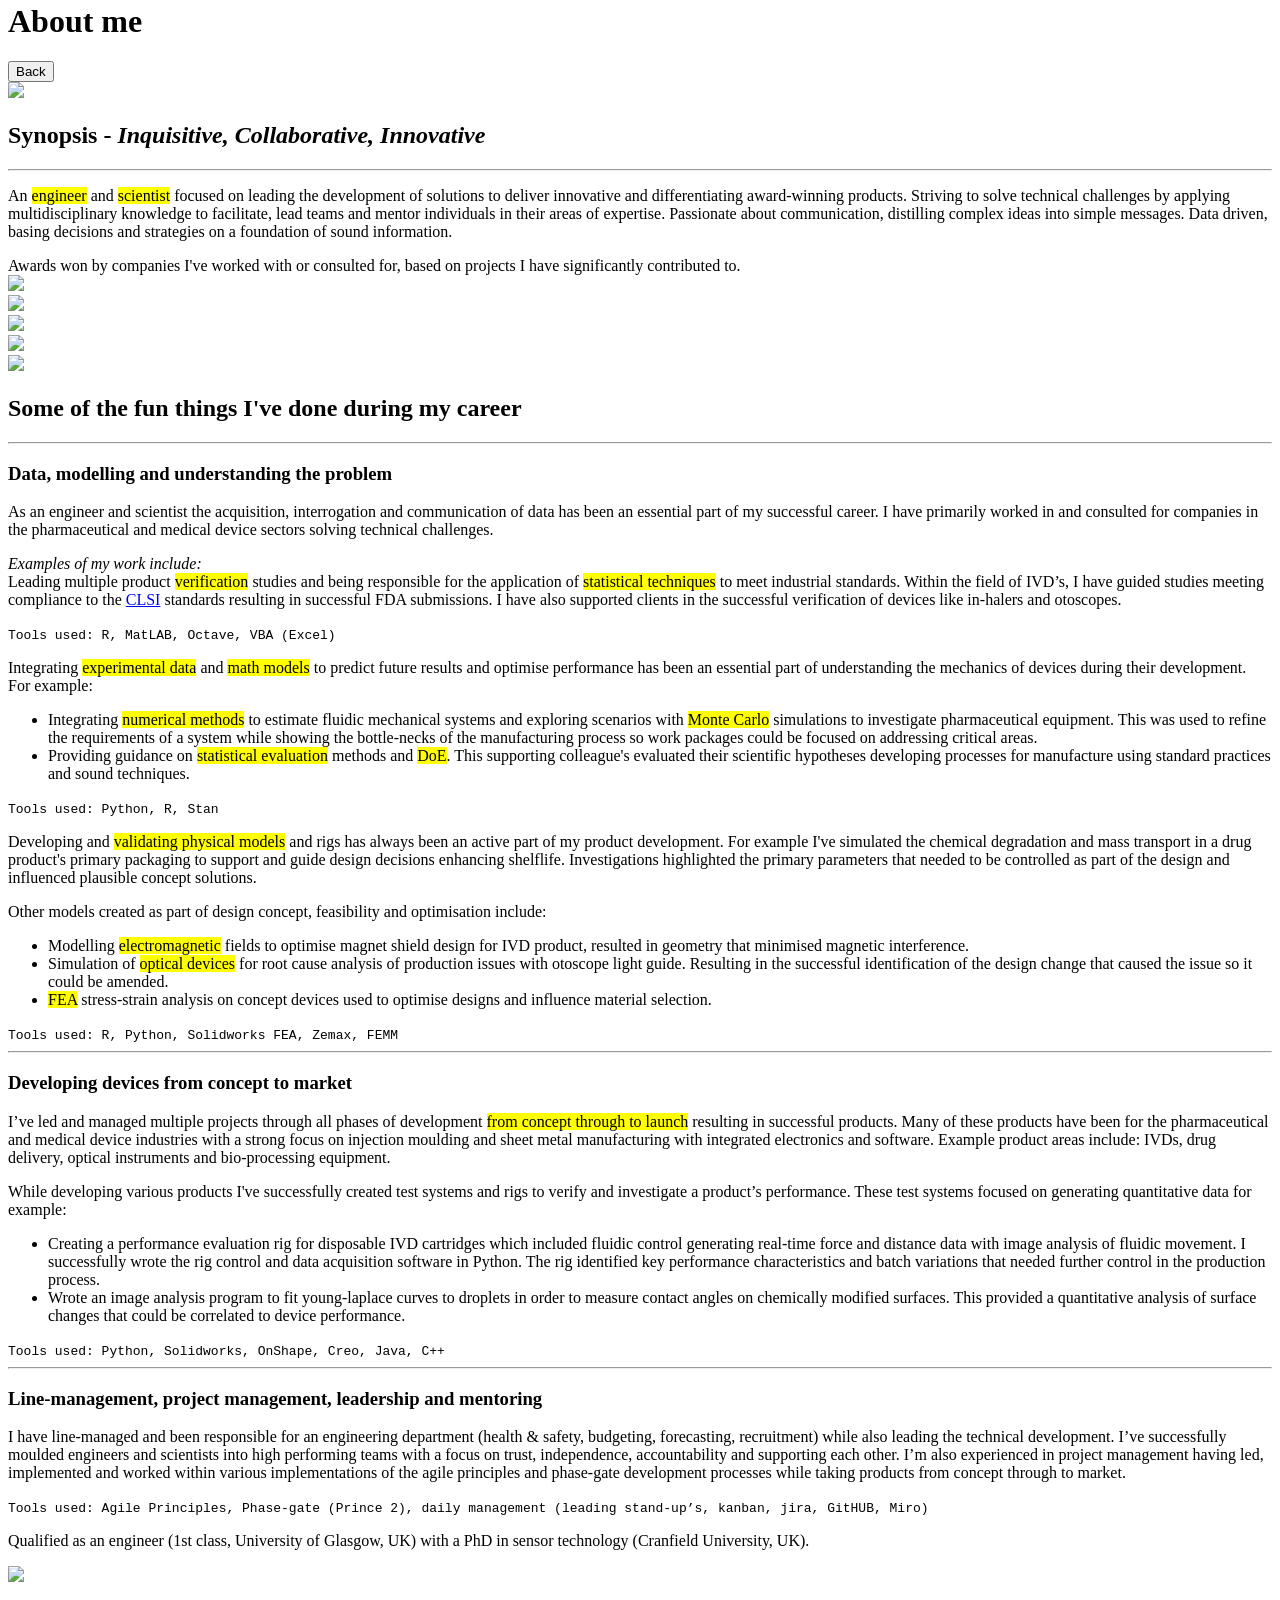
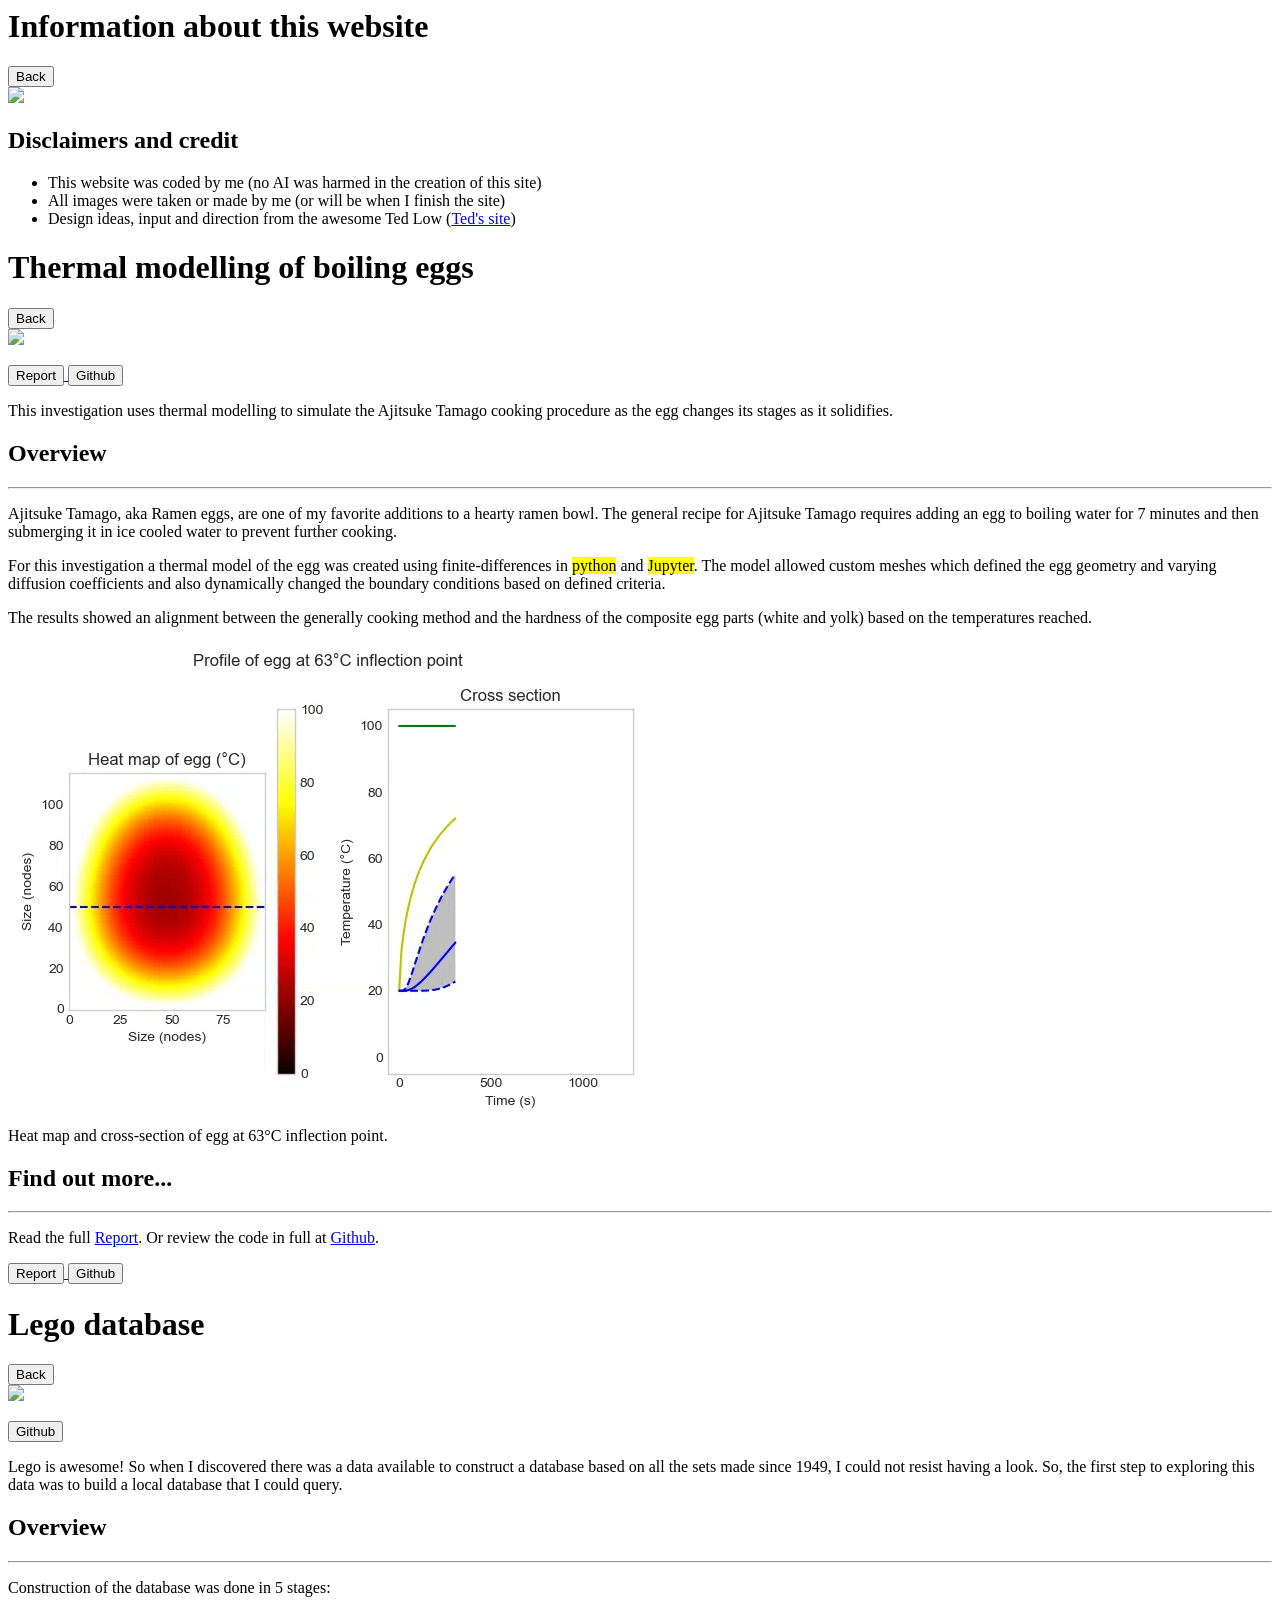
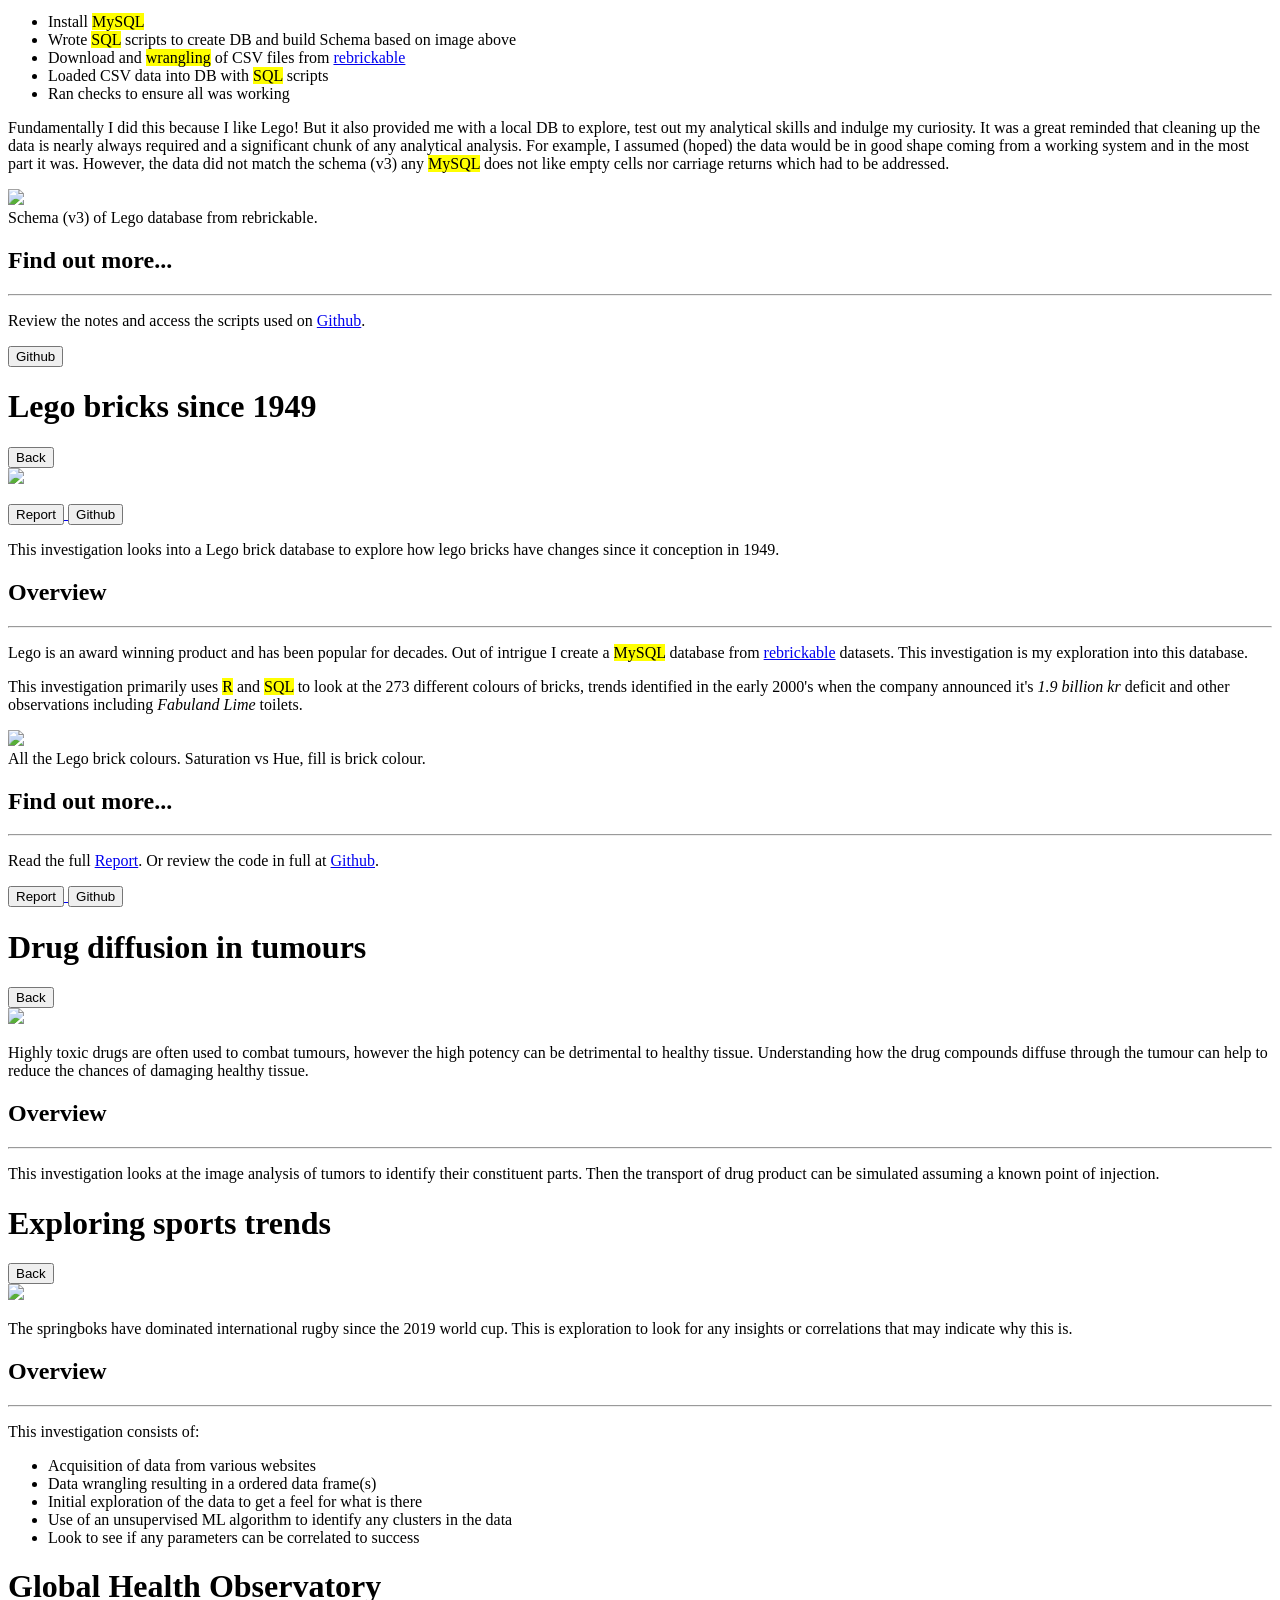
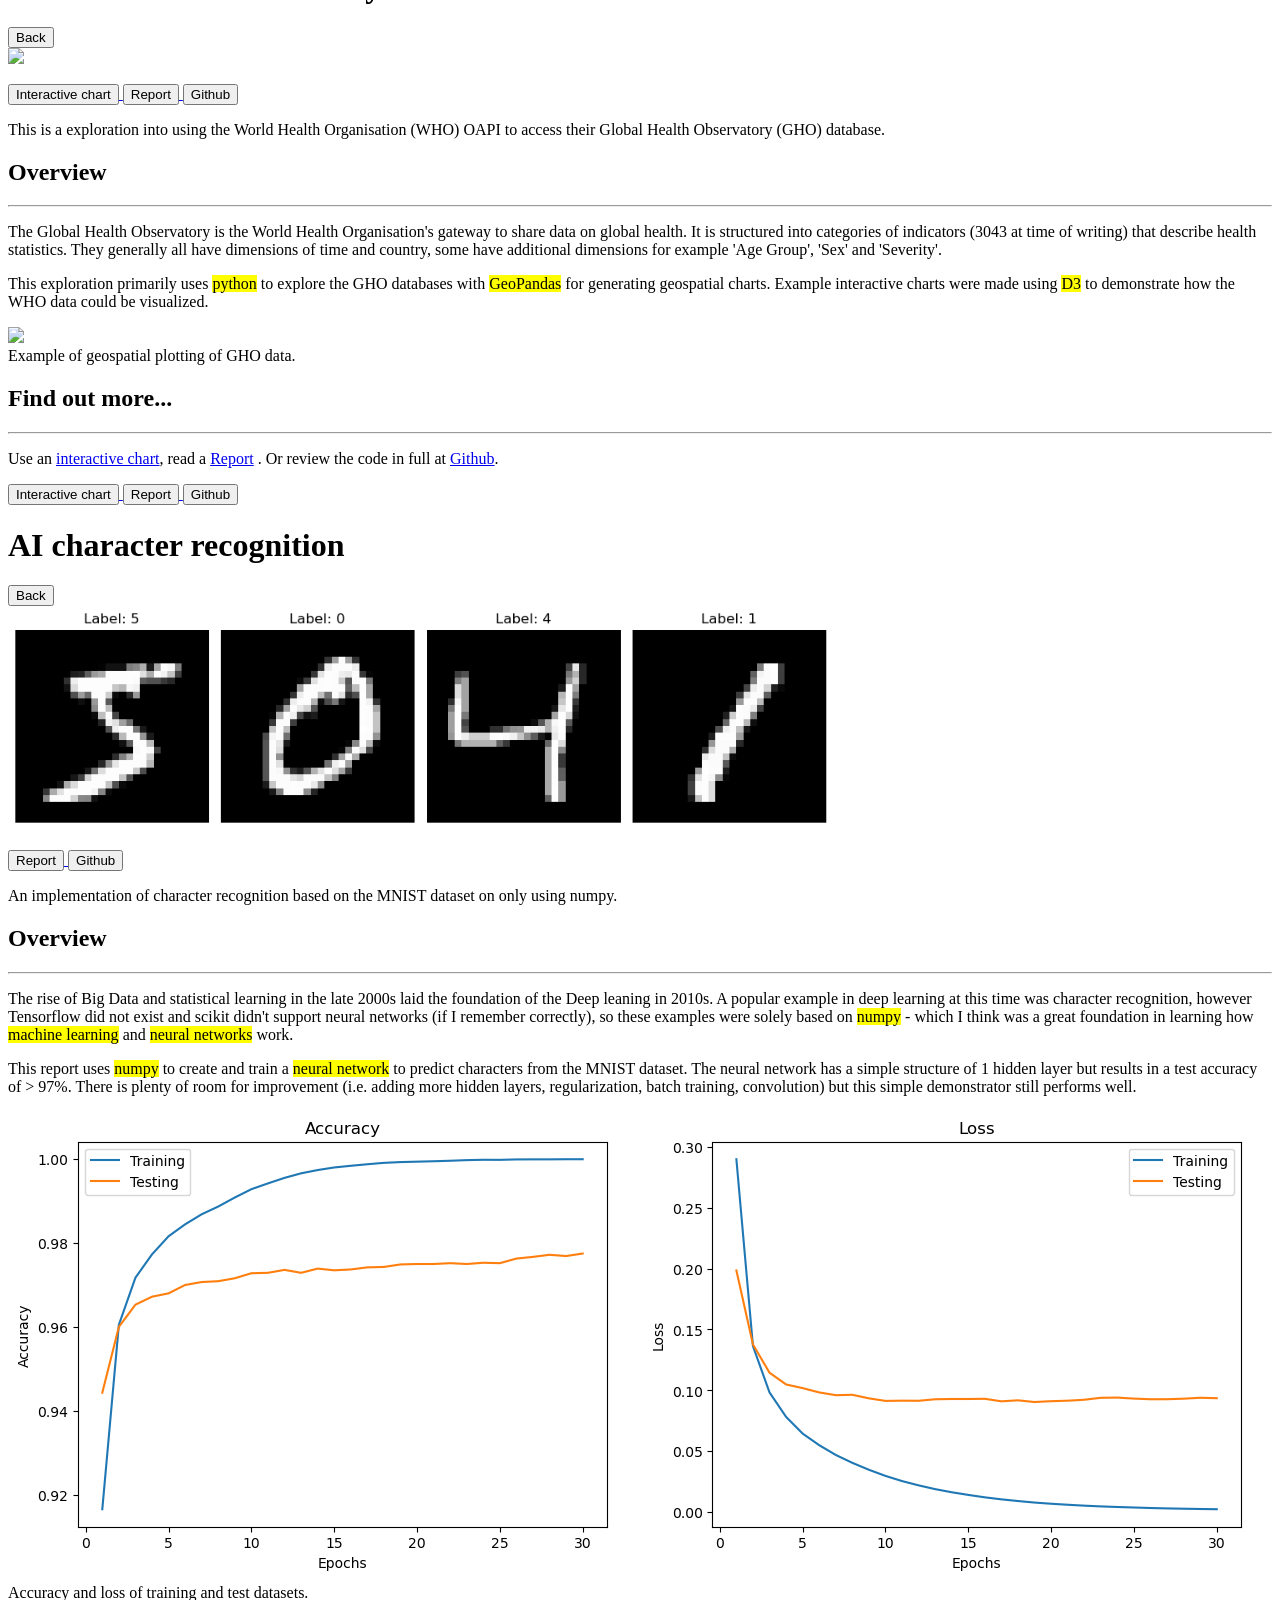
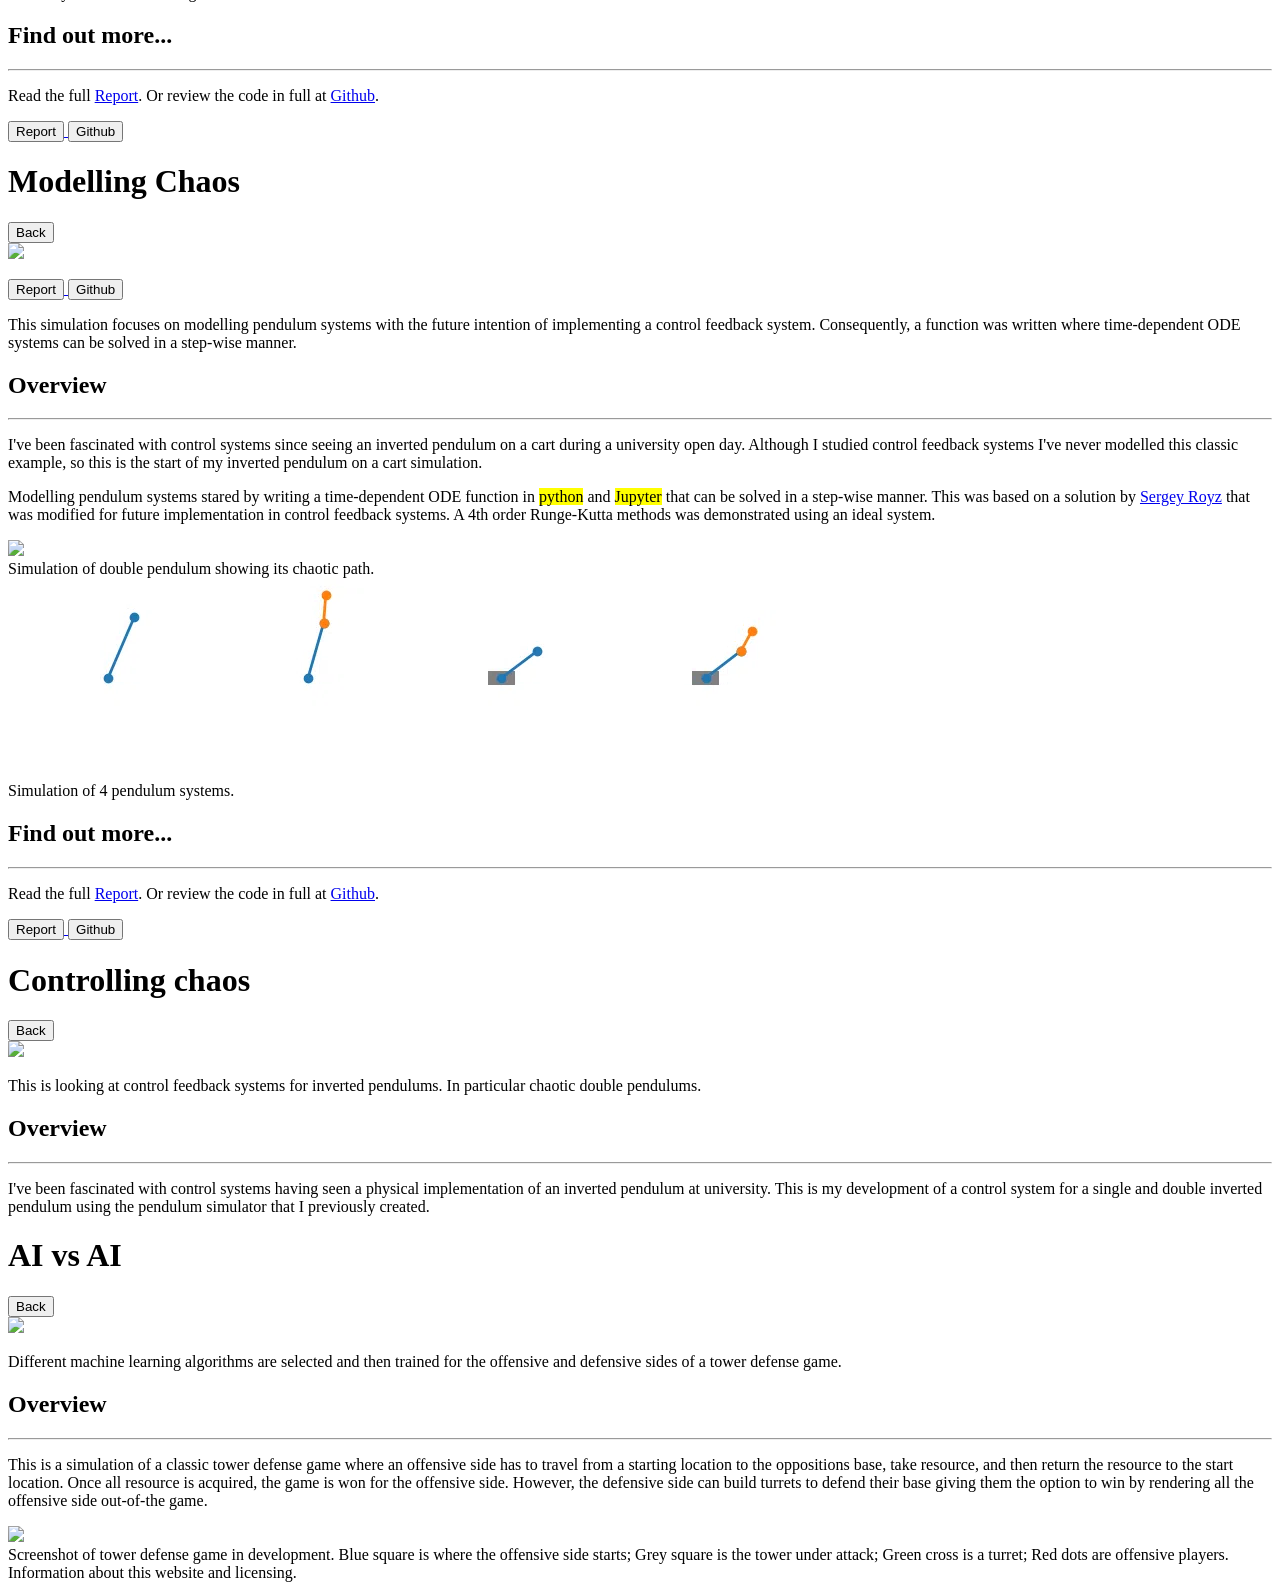
==== commit b01cb3dc: "Draft corrections" ====
--- a/docs/index.html
+++ b/docs/index.html
@@ -541,11 +541,10 @@
                     <hr>
                     <p>
                         The rise of Big Data and statistical learning in the late 2000s laid the foundation of the Deep leaning in 2010s. 
-                        A popular tutorial in deep learning at this time was character recognition, however Tensorflow did not exist and scikit didn't support neural networks (if I remember correctly). 
-                        So, these tutorials were all based in numpy - which I think was a great foundation in learning how ML and NN work.
-                    </p>
-                    <p>
-                        This report uses <mark>numpy</mark> to create and train a neural network to predict characters from the MNIST dataset.
+                        A popular example in deep learning at this time was character recognition, however Tensorflow did not exist and scikit didn't support neural networks (if I remember correctly), so these examples were solely based on <mark>numpy</mark> - which I think was a great foundation in learning how <mark>machine learning</mark> and <mark>neural networks</mark> work.
+                    </p>
+                    <p>
+                        This report uses <mark>numpy</mark> to create and train a <mark>neural network</mark> to predict characters from the MNIST dataset.
                         The neural network has a simple structure of 1 hidden layer but results in a test accuracy of > 97%.
                         There is plenty of room for improvement (i.e. adding more hidden layers, regularization, batch training, convolution) but this simple demonstrator still performs well.
                     </p>
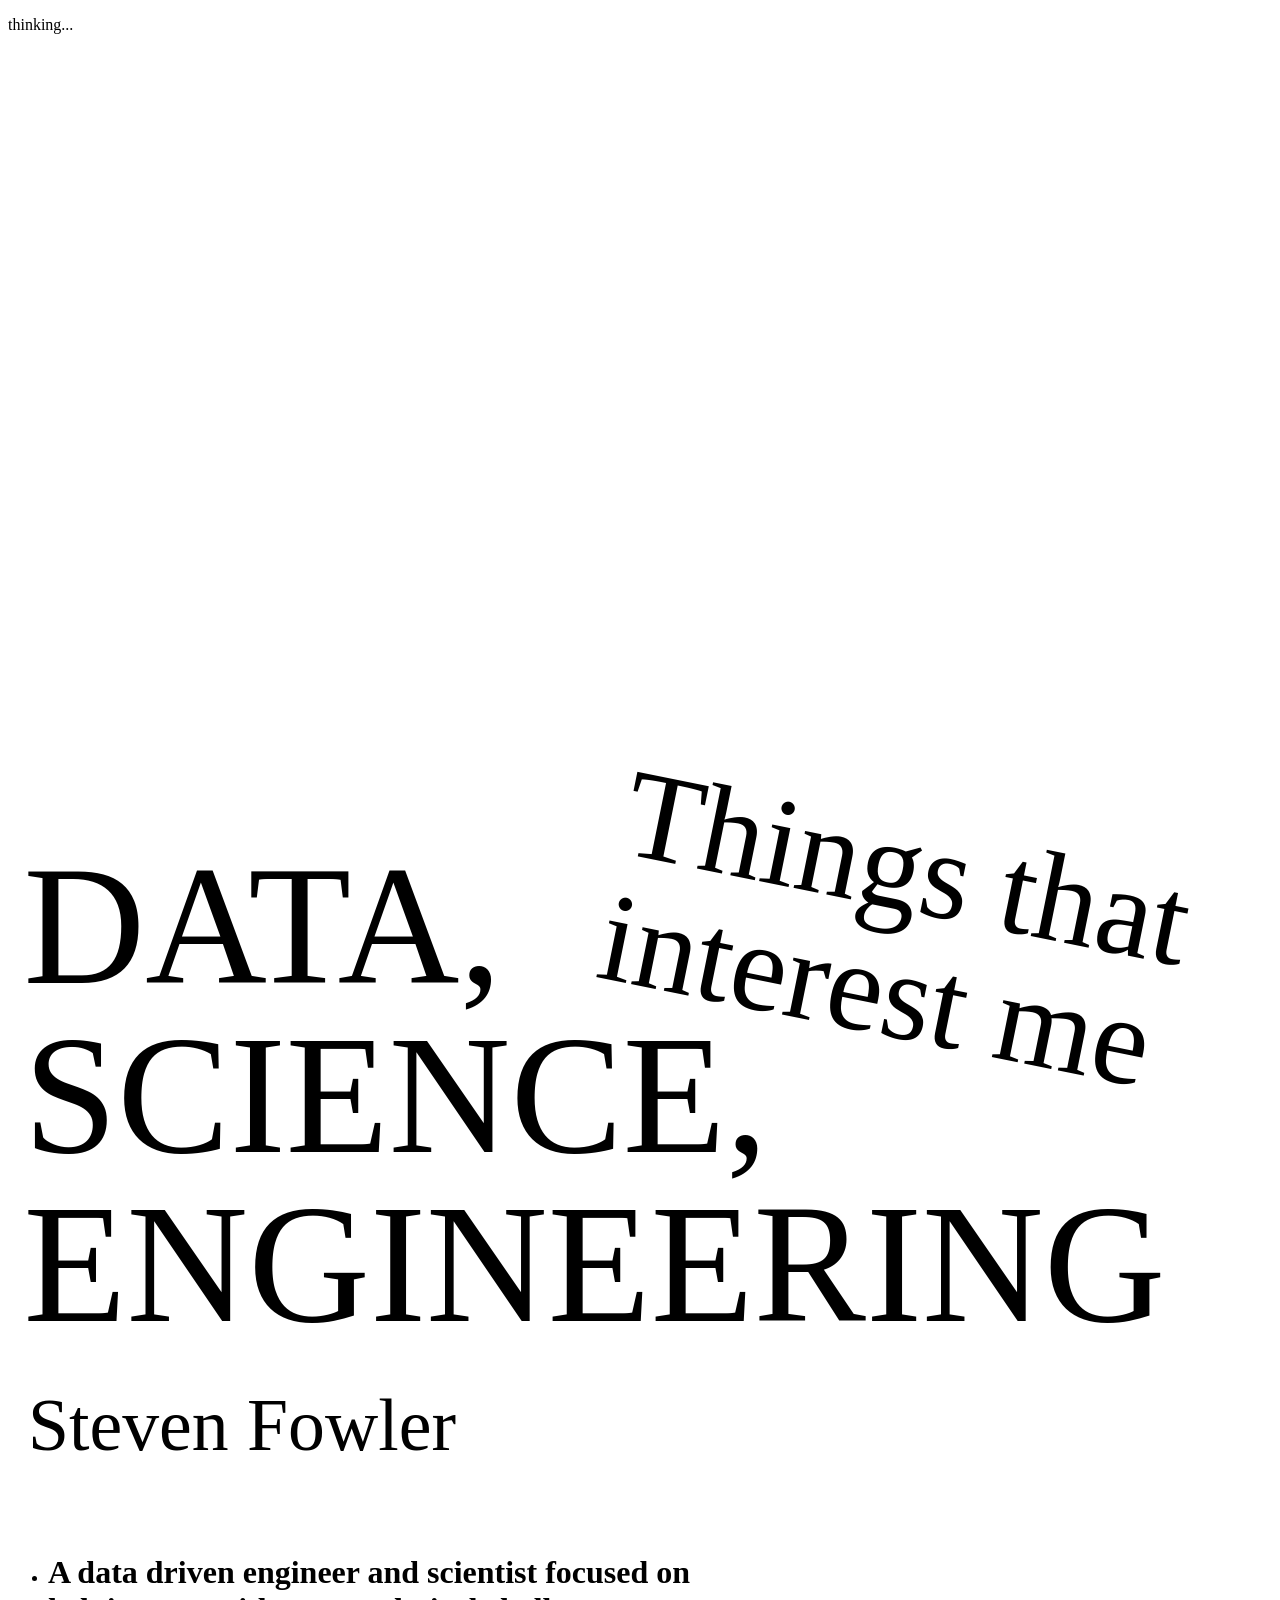
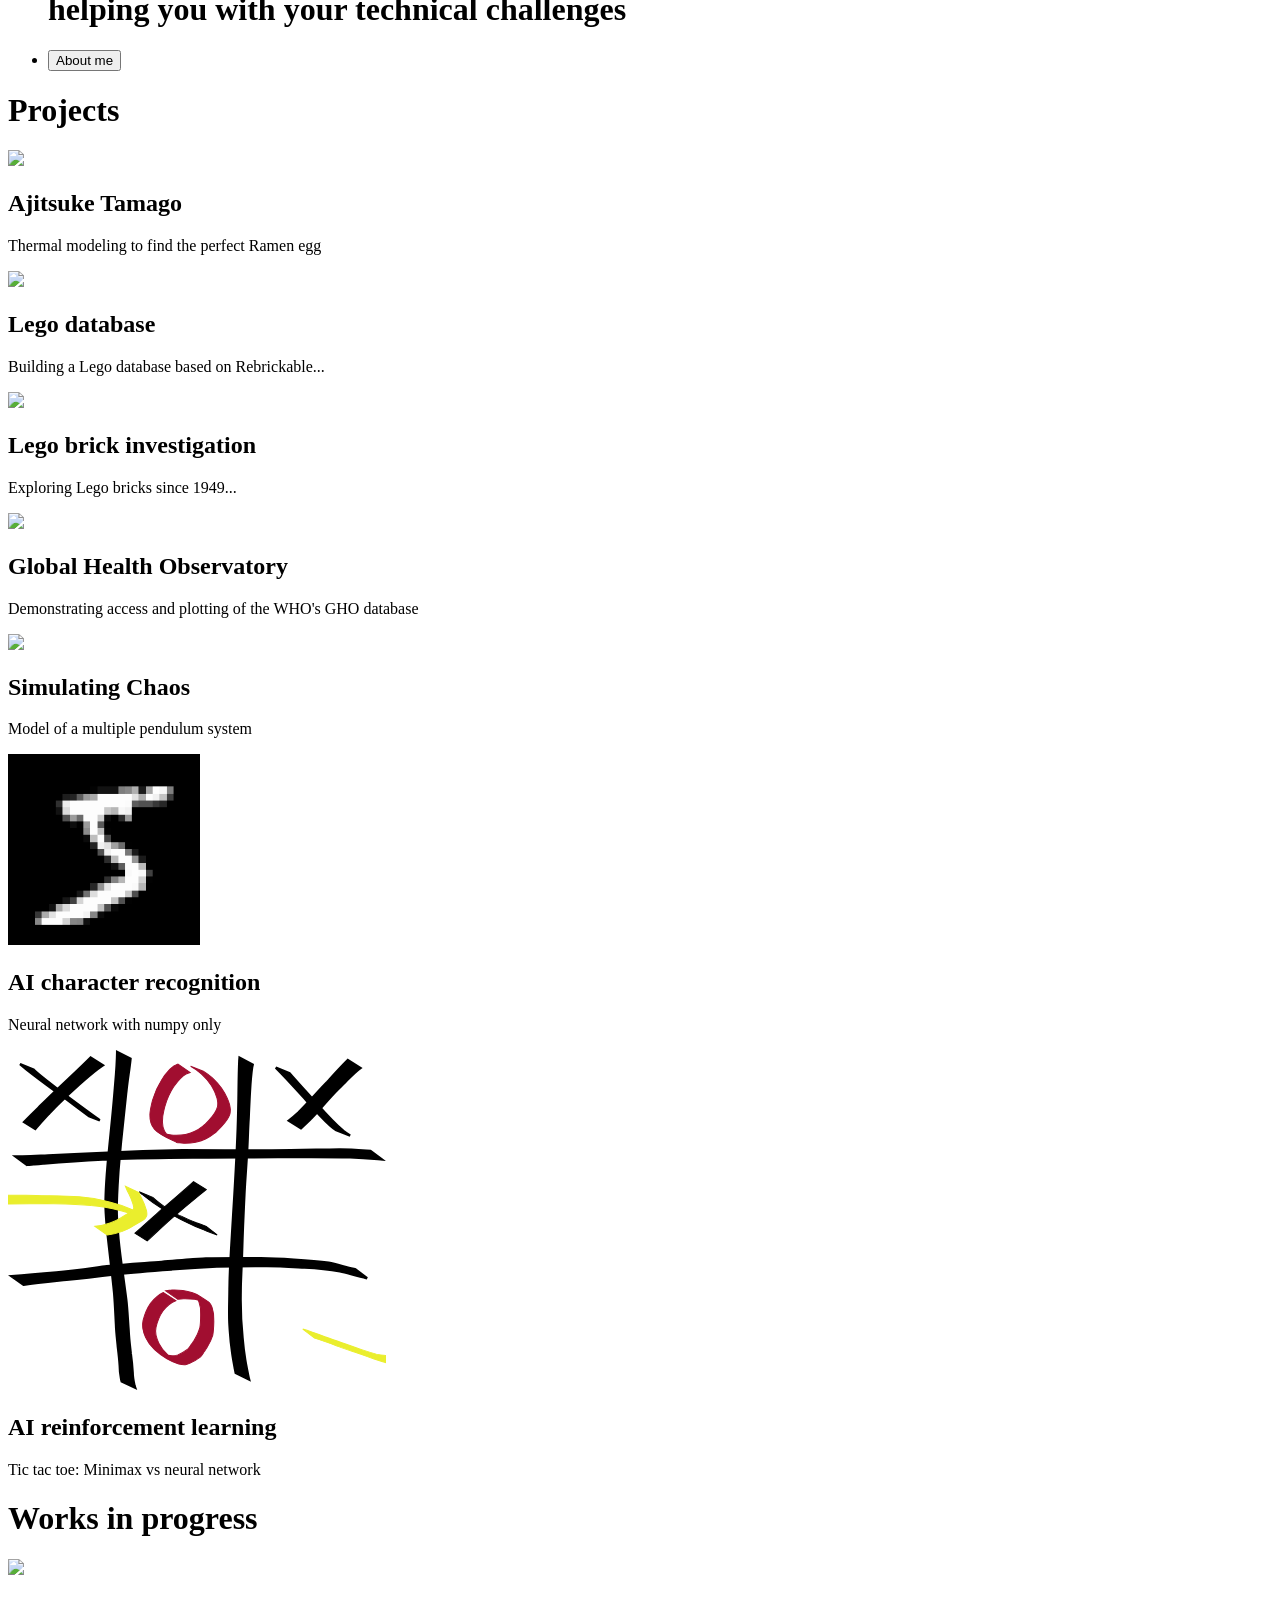
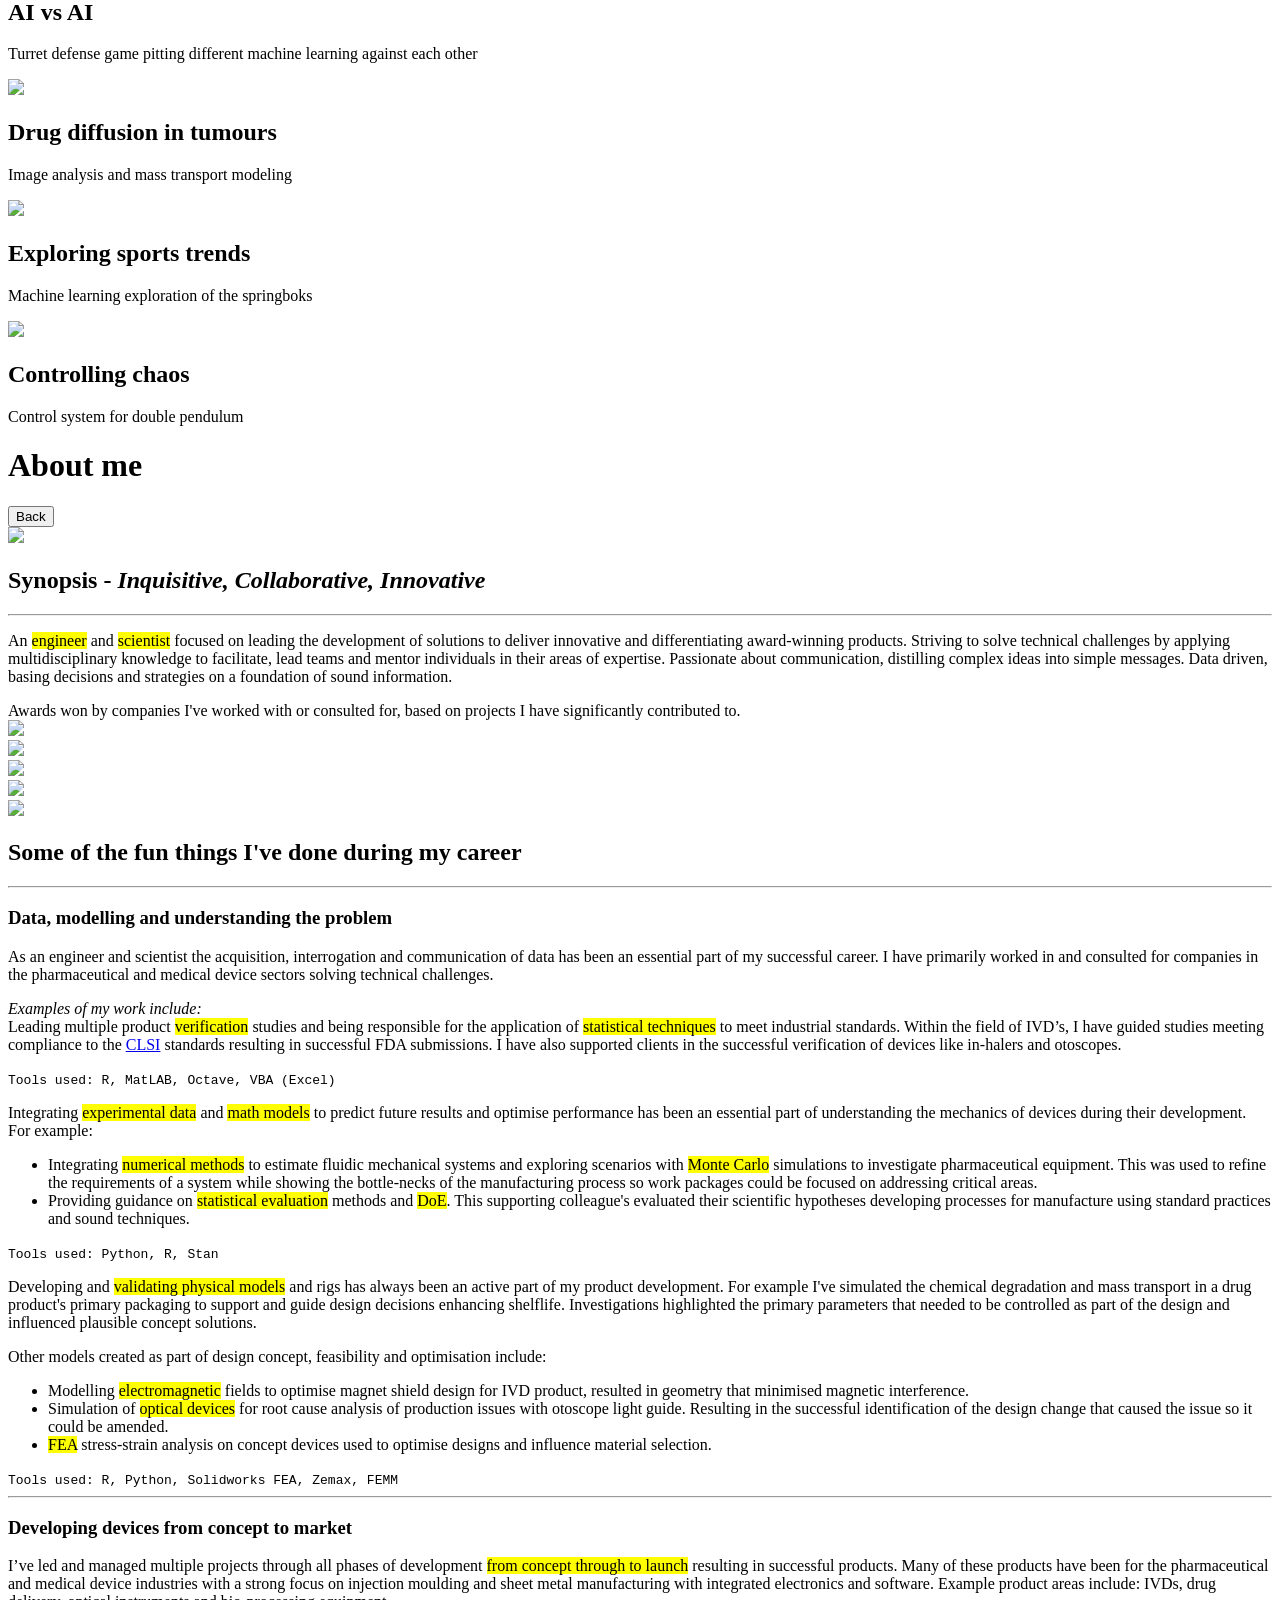
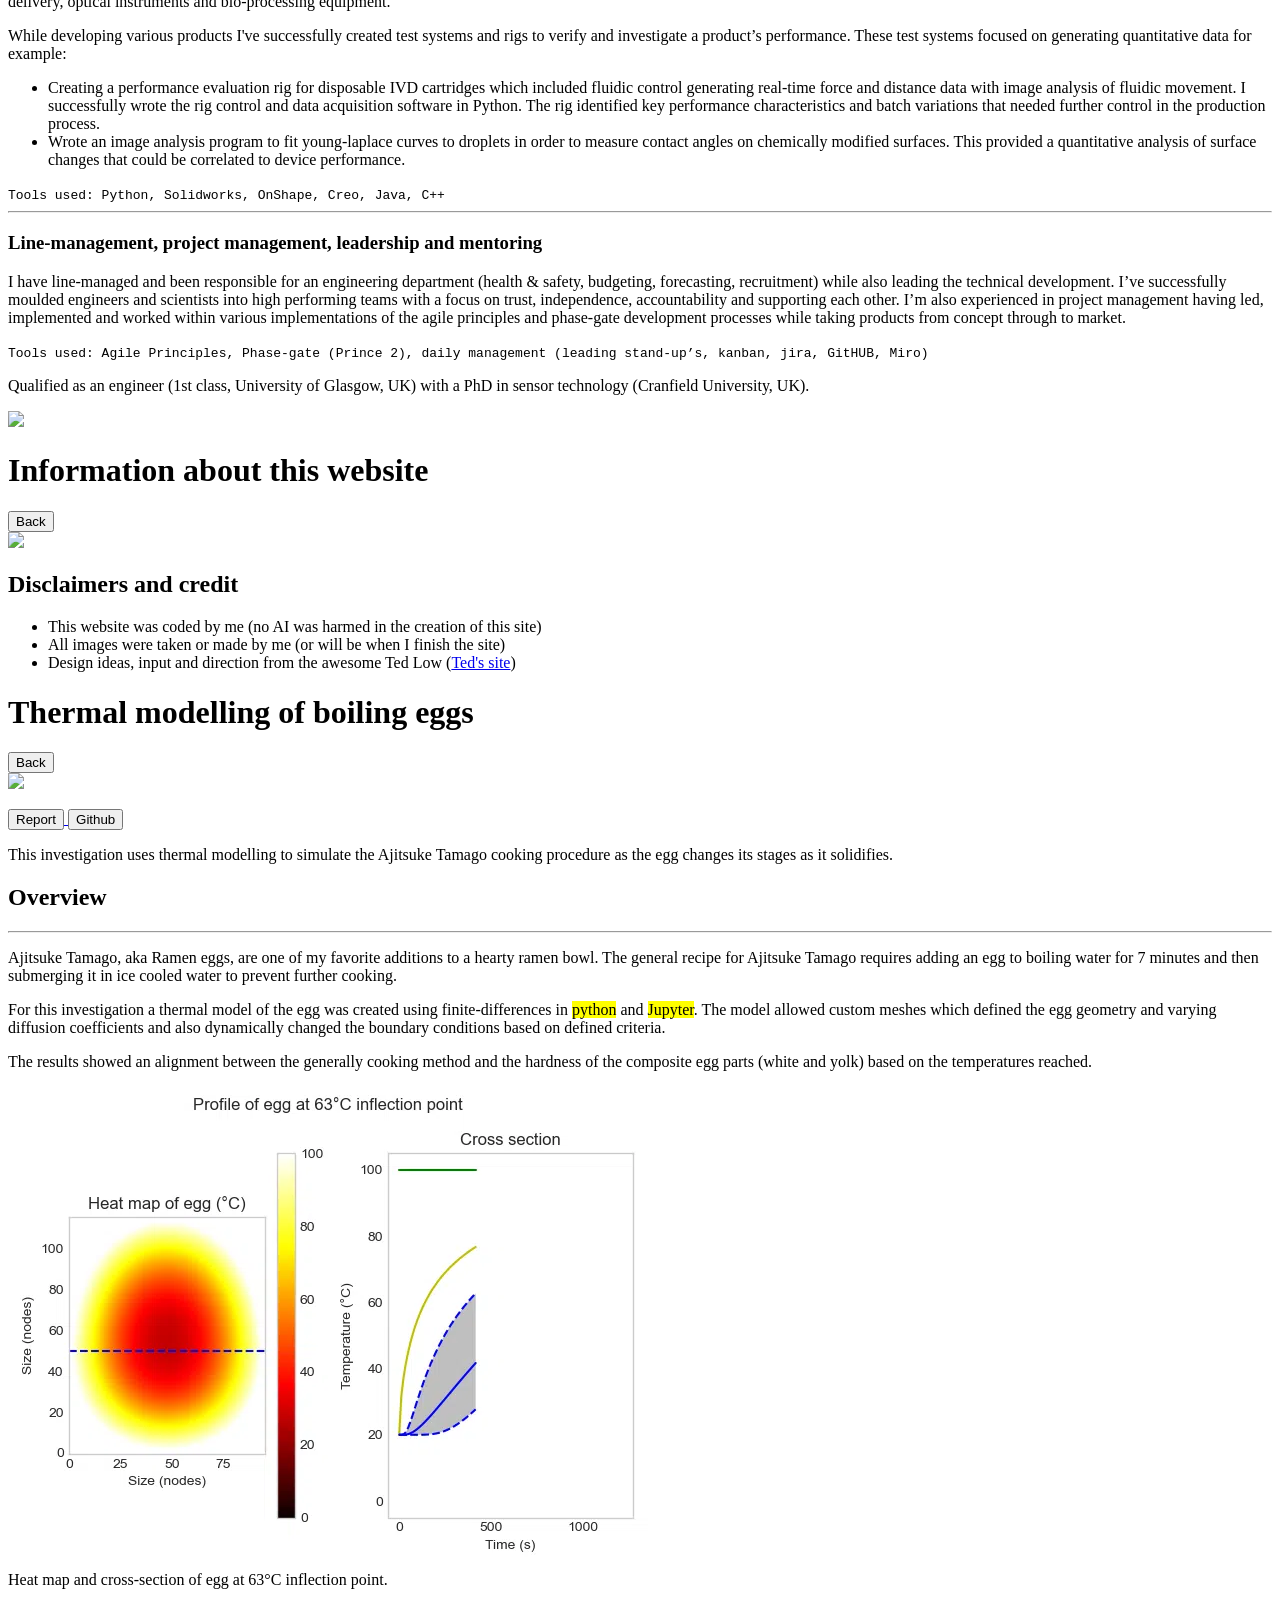
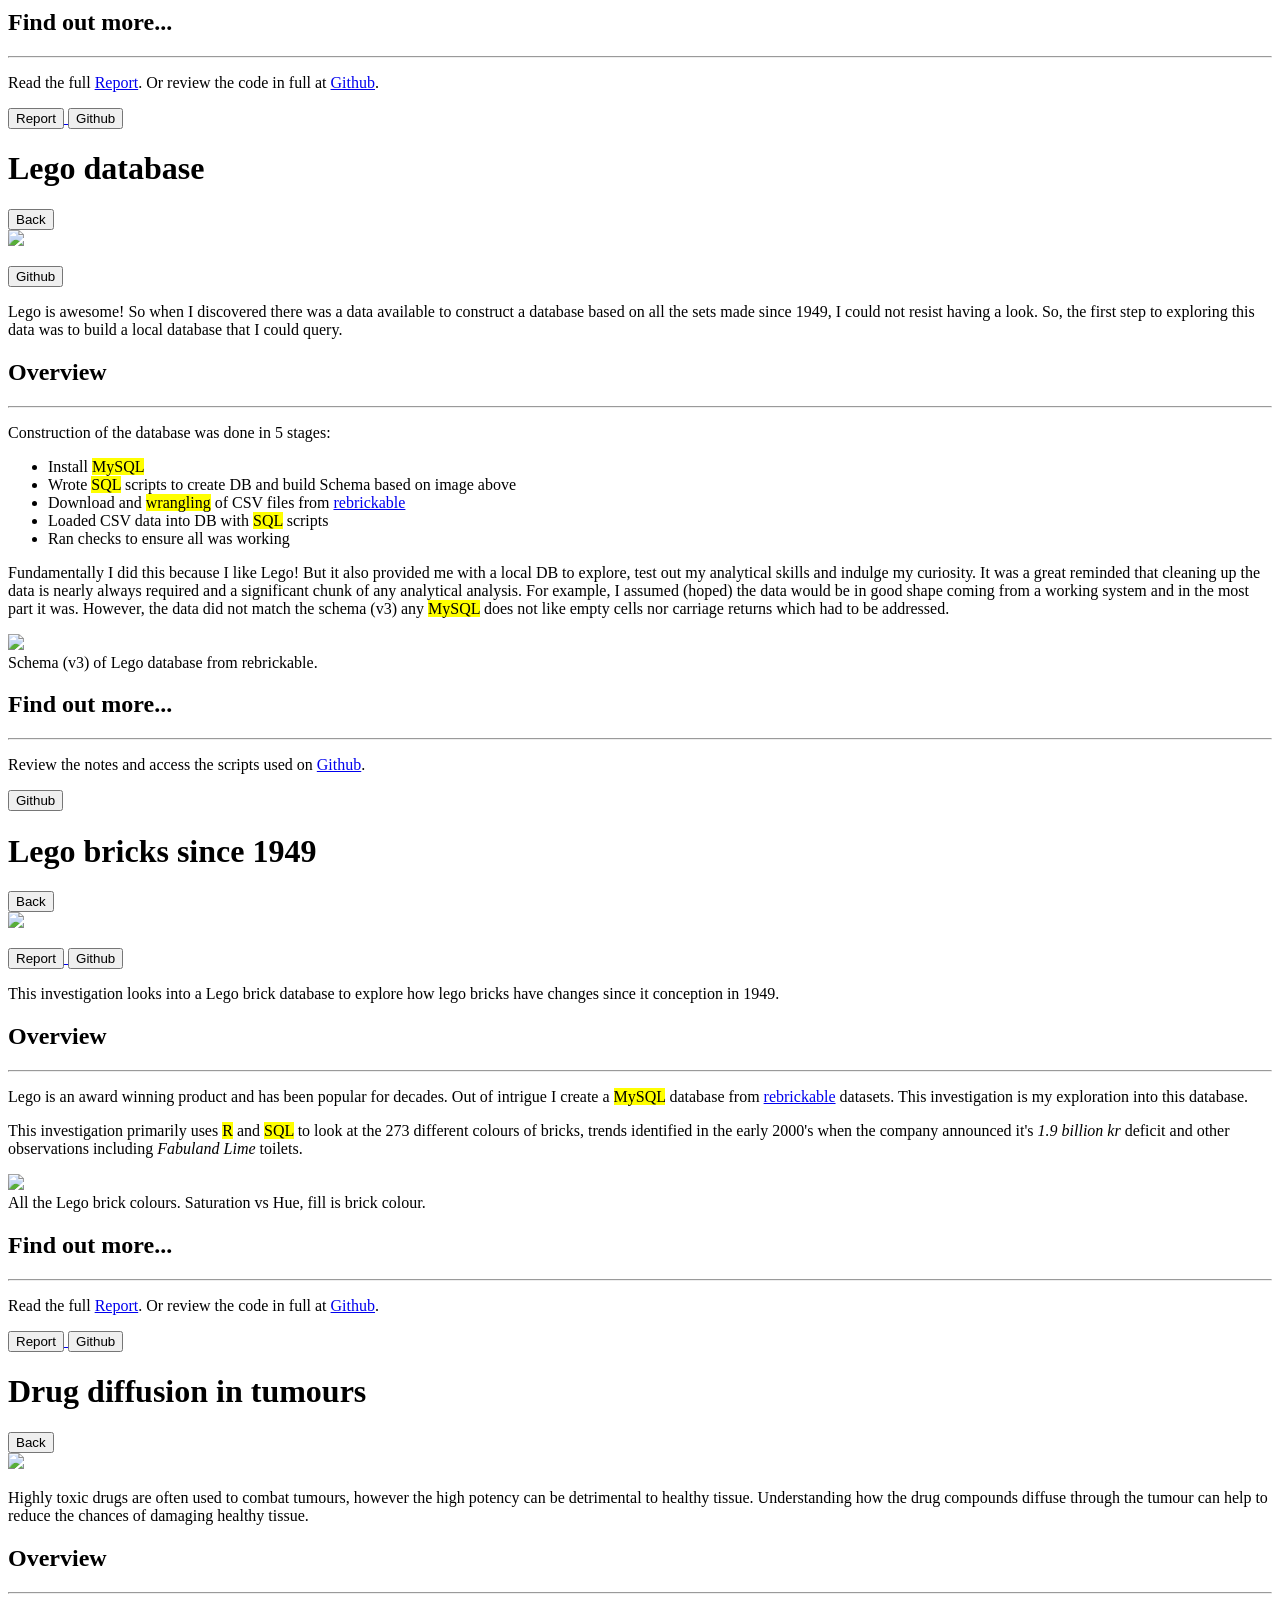
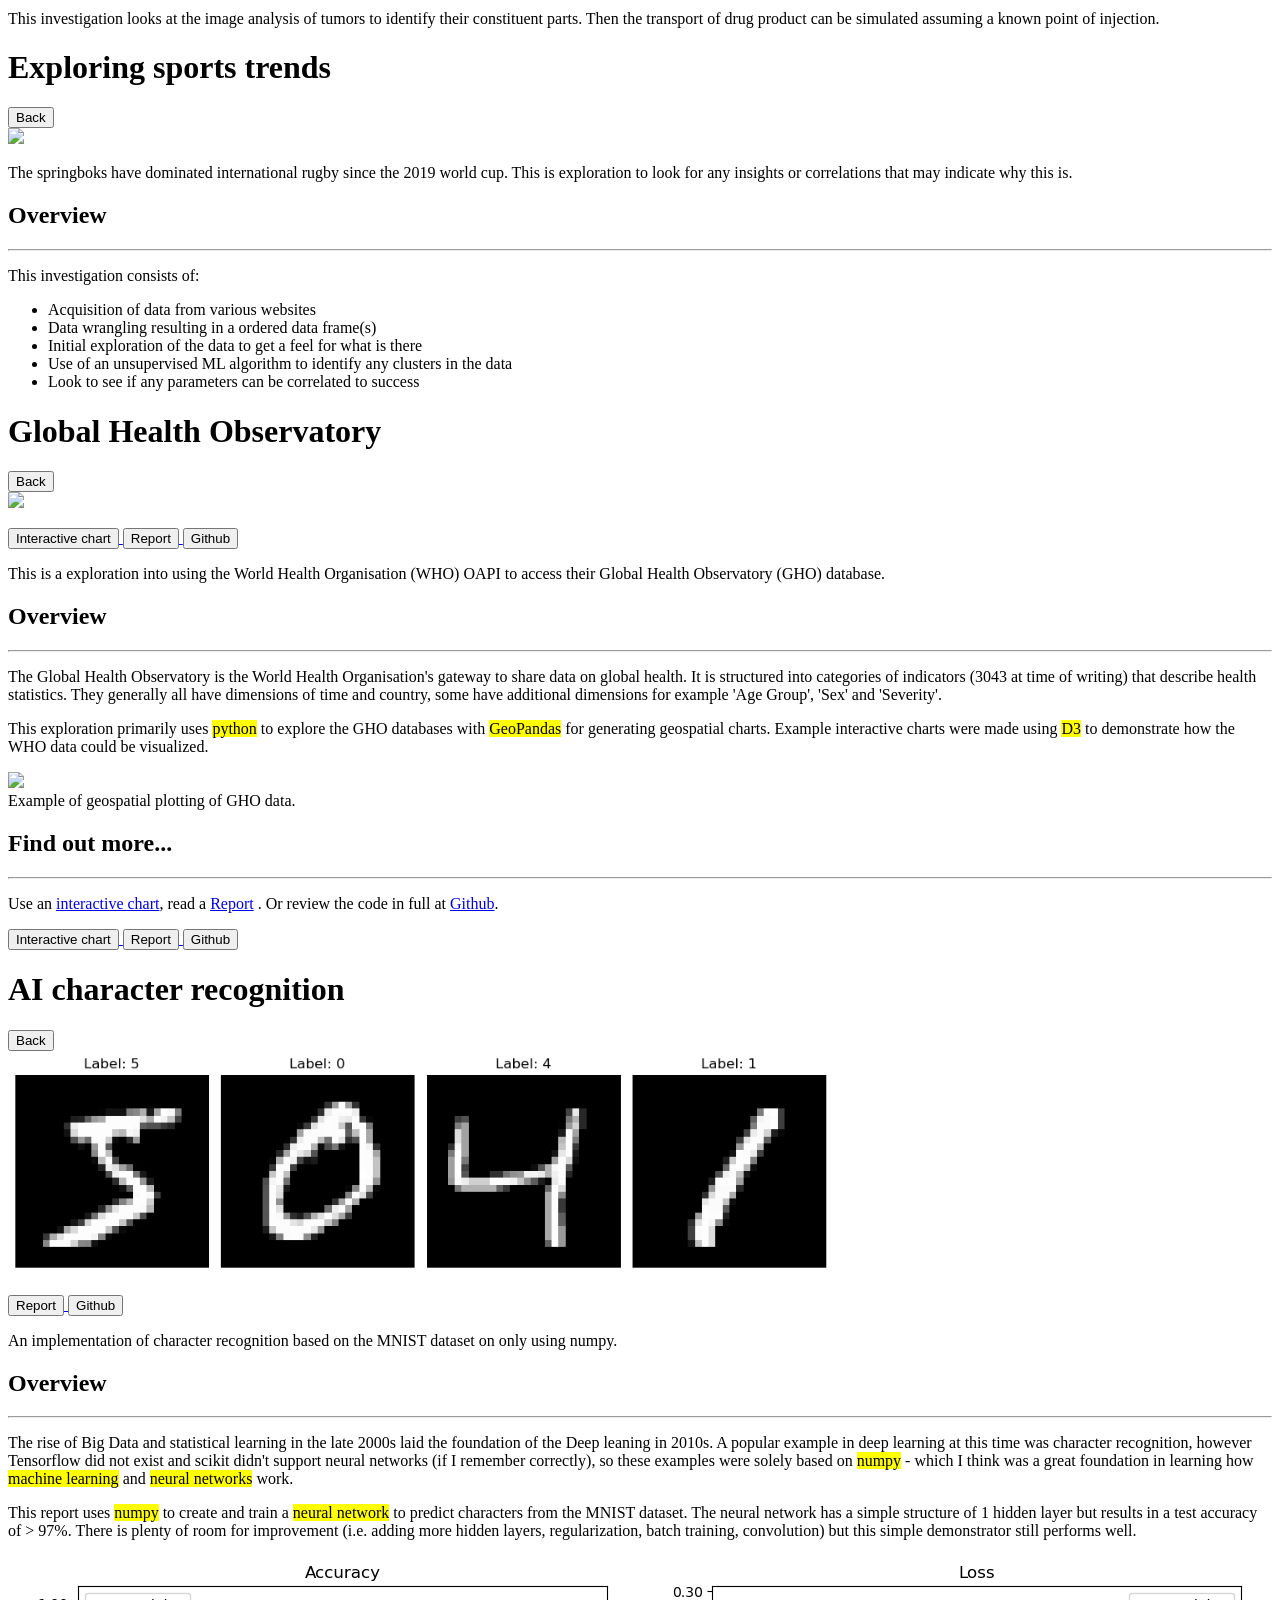
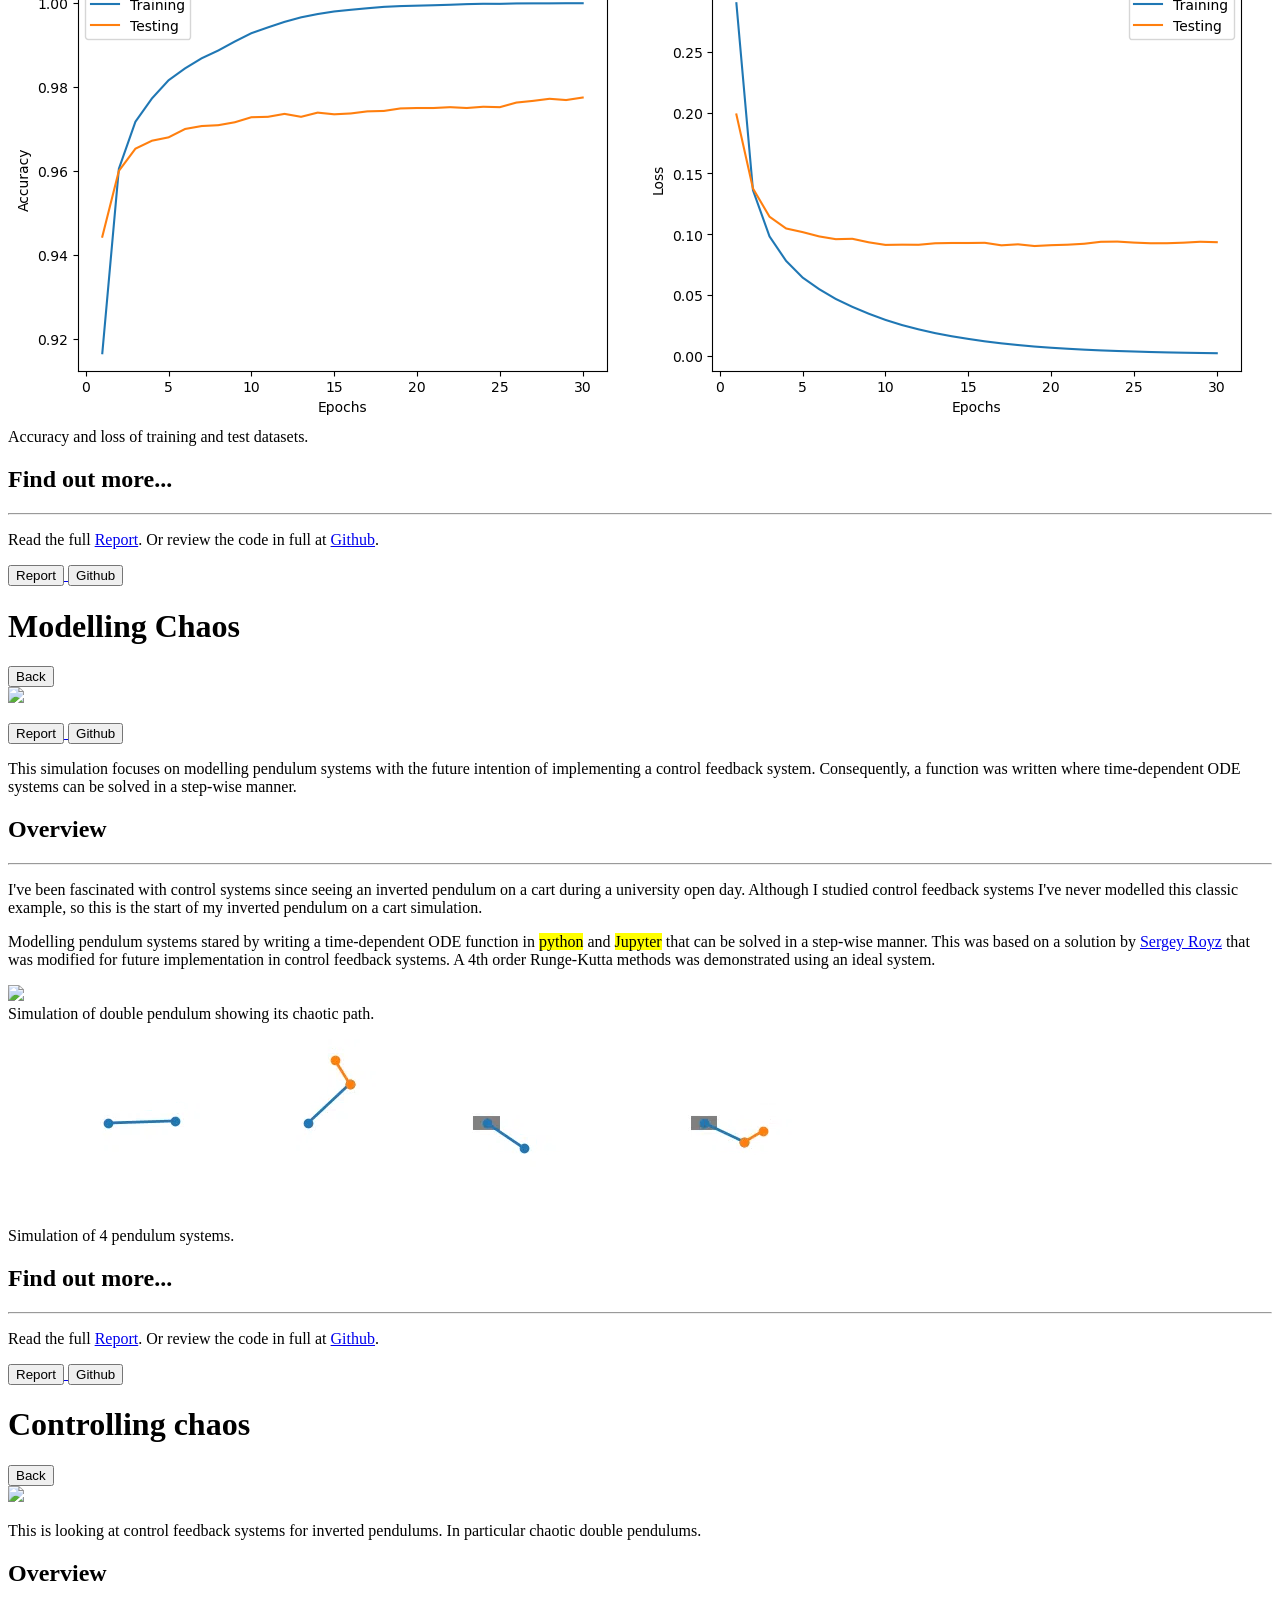
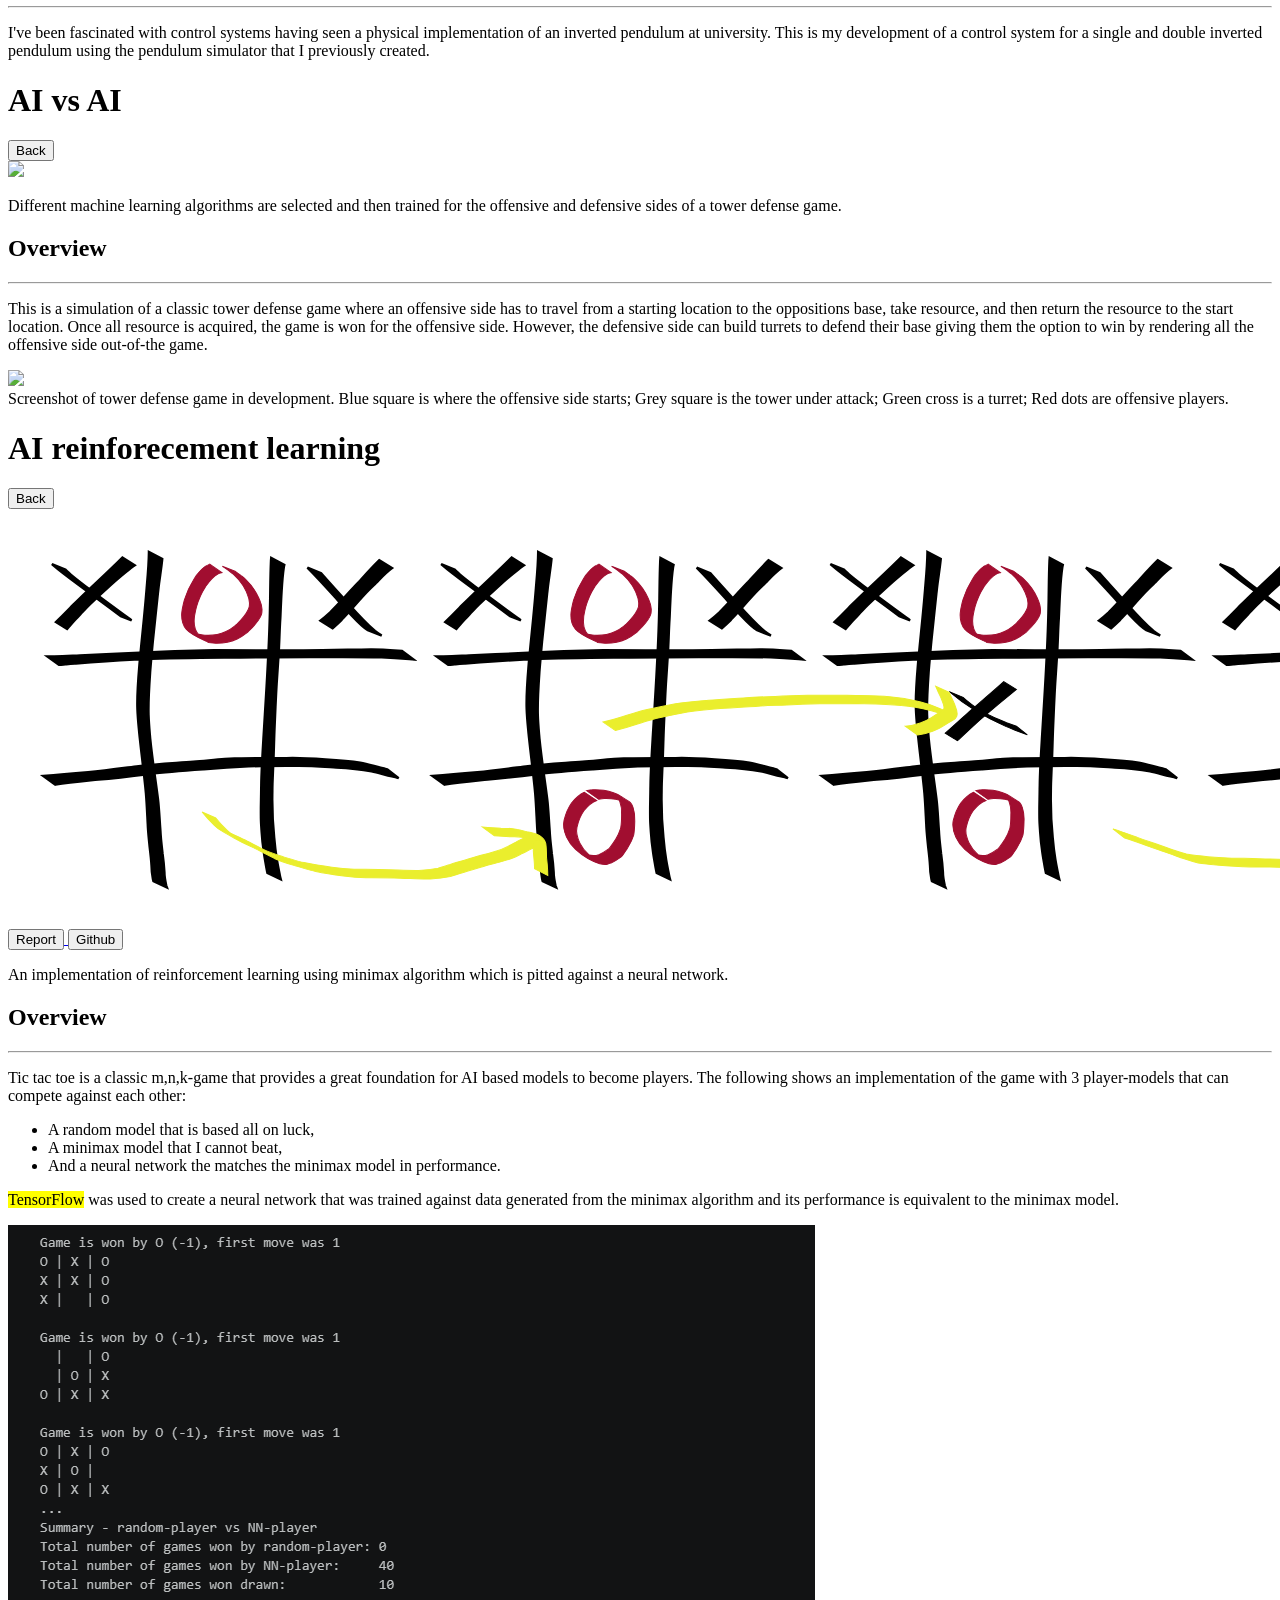
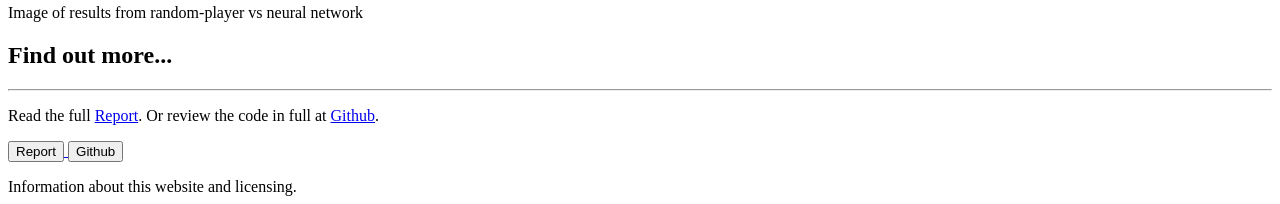
==== commit 1307ce1f: "Initial draft of tic toc toe article" ====
--- a/docs/index.html
+++ b/docs/index.html
@@ -112,6 +112,15 @@
                         <p>Neural network with numpy only</p>
                     </div>
                 </div>
+                <div class="article_item" onclick="open_article('artID_11')">
+                    <div class="container_image">
+                        <img src="assets/images/squareTicTacToe.svg">
+                    </div>
+                    <div class="container_header">
+                        <h2>AI reinforcement learning</h2>
+                        <p>Tic tac toe: Minimax vs neural network </p>
+                    </div>
+                </div>
             </div>
             <!-- Article WIP -->
             <h1>Works in progress</h1>
@@ -518,7 +527,7 @@
                     </p>
                 </div>
             </div>
-            <!--Article 07 - NO LONGER IN USE-->
+            <!--Article 07 - AI character recognition-->
             <div class="popup_container" id="artID_07">
                 <div class="close_menu">
                     <h1>AI character recognition</h1>
@@ -659,6 +668,55 @@
                     <a class="a_button" href="" target="_blank" rel="noopener noreferrer">Github</a></p> -->
                 </div>
             </div>
+            <!--Article 11 - Minimax-->
+            <div class="popup_container" id="artID_11">
+                <div class="close_menu">
+                    <h1>AI reinforecement learning</h1>
+                    <button class="close_button" onclick="close_article('artID_11')">Back</button>
+                </div>
+                <div class="popup_article">
+                    <img class="img_header" src="assets/images/HeaderTicTacToe_ex.svg">
+                    <p class="p_button">
+                        <a class="a_button" href="TicTacToe_game.html" target="_blank" rel="noopener noreferrer">
+                            <button>Report</button>
+                        </a>
+                        <a class="a_button" href="https://github.com/StevenAFowler/Machine_learning" target="_blank" rel="noopener noreferrer">
+                            <button class="secondary_button">Github</button>
+                        </a>
+                    </p>
+                    <p>
+                        An implementation of reinforcement learning using minimax algorithm which is pitted against a neural network.
+                    </p>
+                    <h2>Overview</h2>
+                    <hr>
+                    <p>
+                        Tic tac toe is a classic m,n,k-game that provides a great foundation for AI based models to become players. 
+                        The following shows an implementation of the game with 3 player-models that can compete against each other:
+                        <ul>
+                            <li>A random model that is based all on luck,</li>
+                            <li>A minimax model that I cannot beat,</li>
+                            <li>And a neural network the matches the minimax model in performance.</li>
+                        </ul>    
+                    </p>
+                    <p>
+                       <mark>TensorFlow</mark> was used to create a neural network that was trained against data generated from the minimax algorithm and its performance is equivalent to the minimax model.
+                    </p>
+
+                    <img src="assets/images/ticTacToe_screenshot.png">
+                    <figcaption>Image of results from random-player vs neural network</figcaption>
+                    <h2>Find out more...</h2>
+                    <hr>
+                    <p>Read the full <a href="TicTacToe_game.html" target="_blank" rel="noopener noreferrer">Report</a>. Or review the code in full at <a href="https://github.com/StevenAFowler/Machine_learning" target="_blank" rel="noopener noreferrer">Github</a>.</p>
+                    <p class="p_button">
+                        <a class="a_button" href="TicTacToe_game.html" target="_blank" rel="noopener noreferrer">
+                            <button>Report</button>
+                        </a>
+                        <a class="a_button" href="https://github.com/StevenAFowler/Machine_learning" target="_blank" rel="noopener noreferrer">
+                            <button class="secondary_button">Github</button>
+                        </a>
+                    </p>
+                </div>
+            </div>
         </div>
         <!-- website footer -->
          <div id='footer' onclick="open_article('artID_Website')">
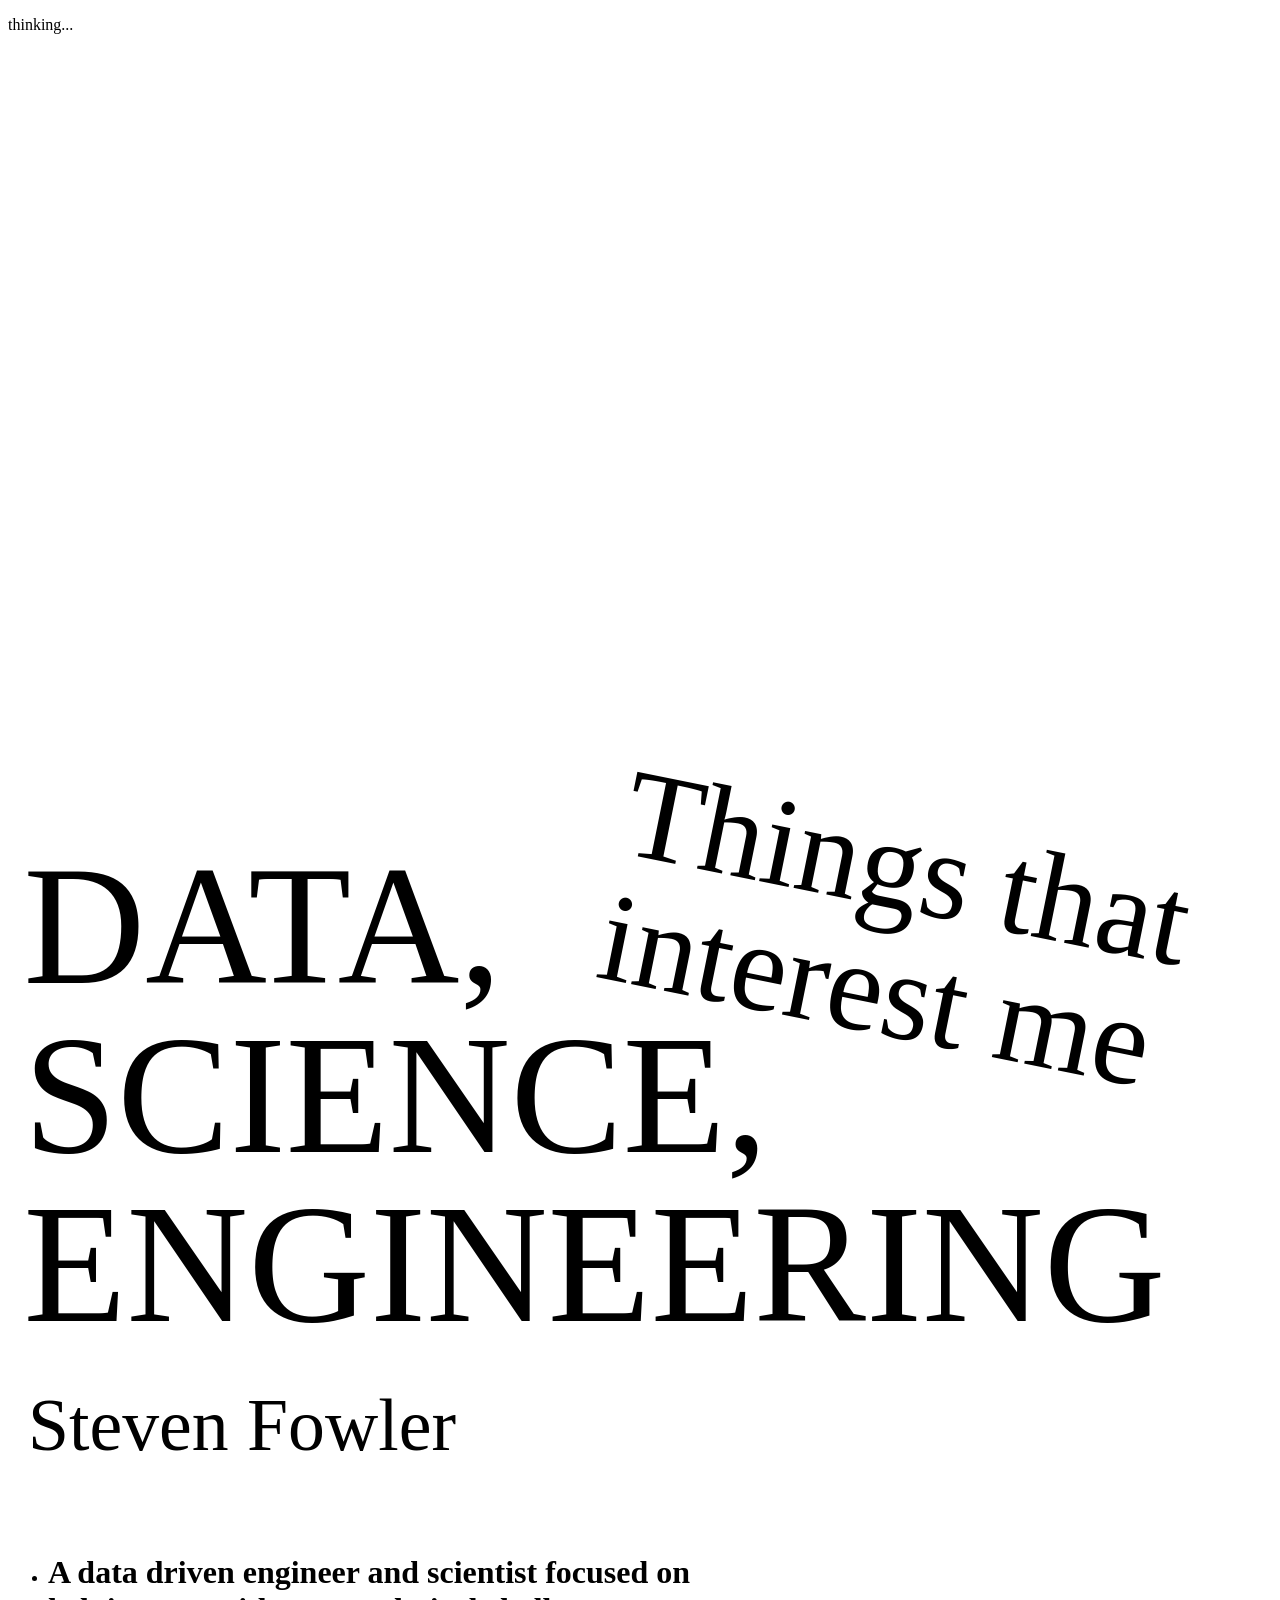
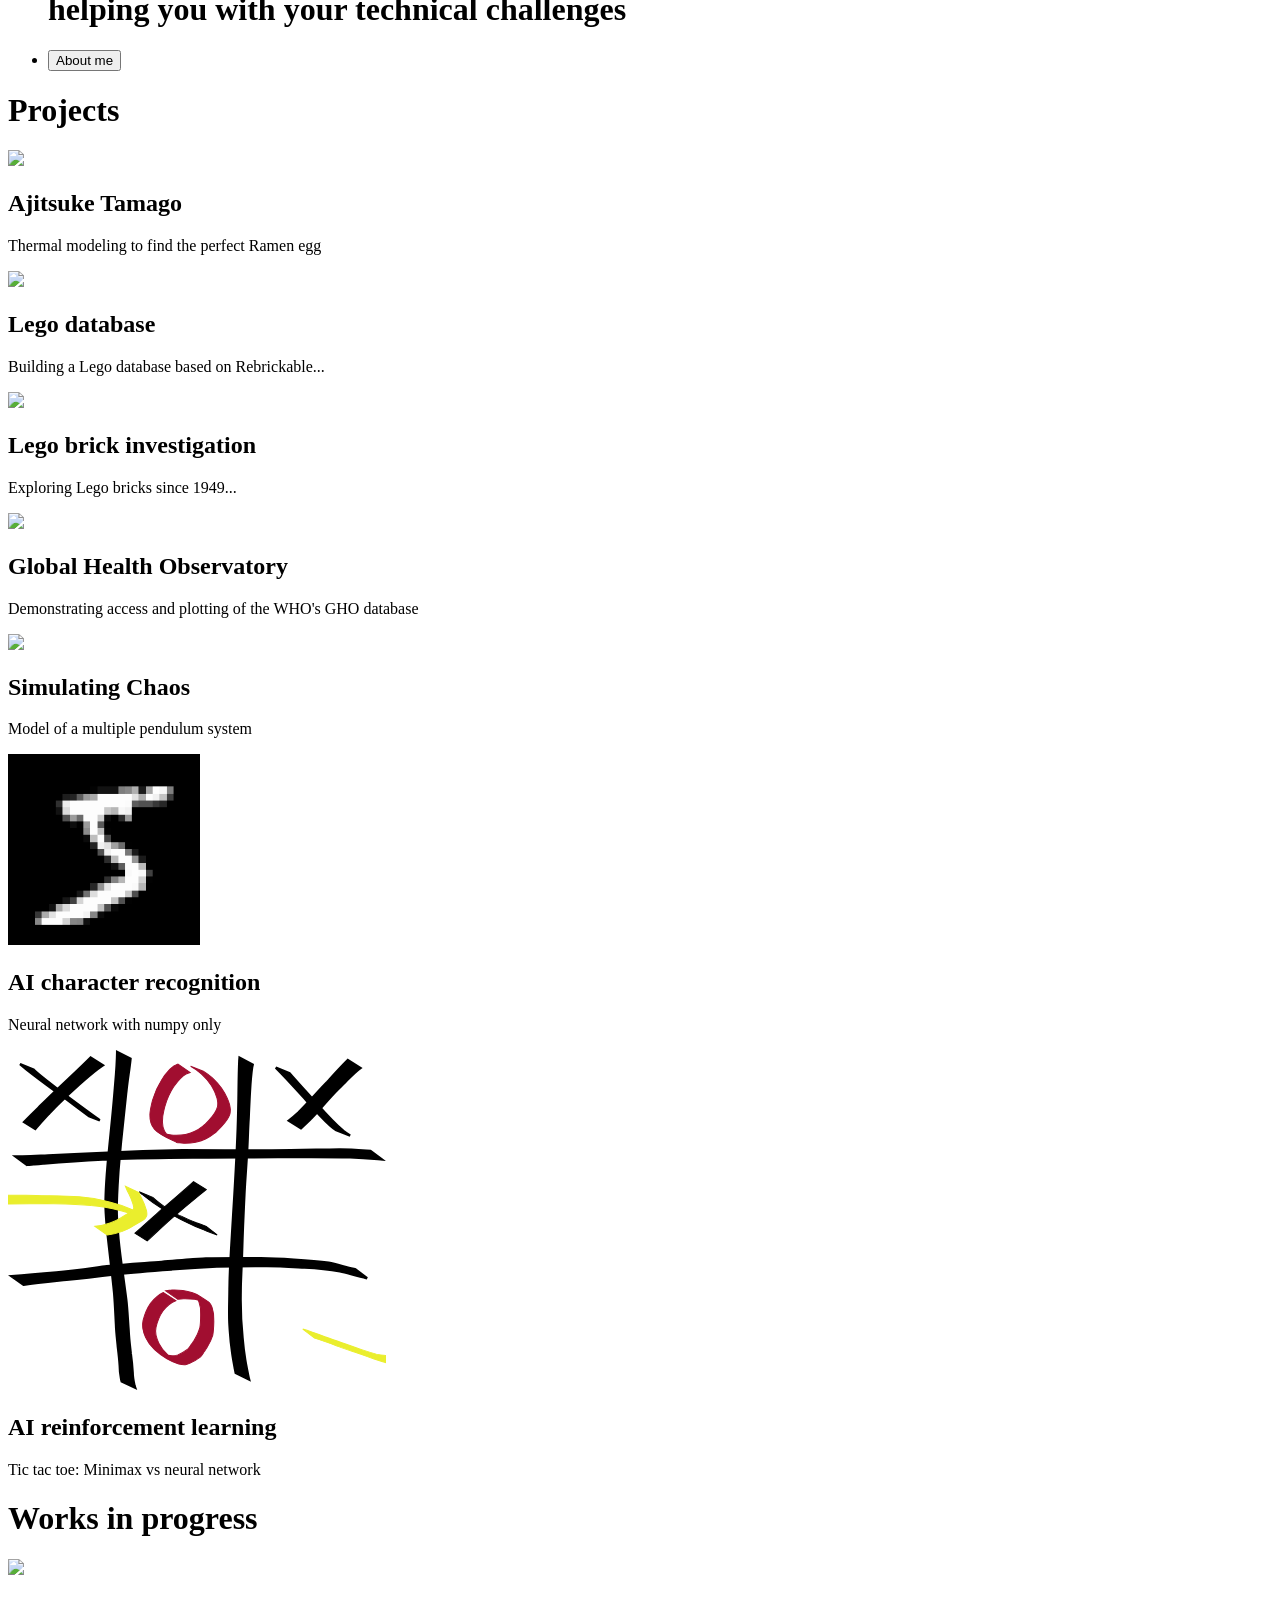
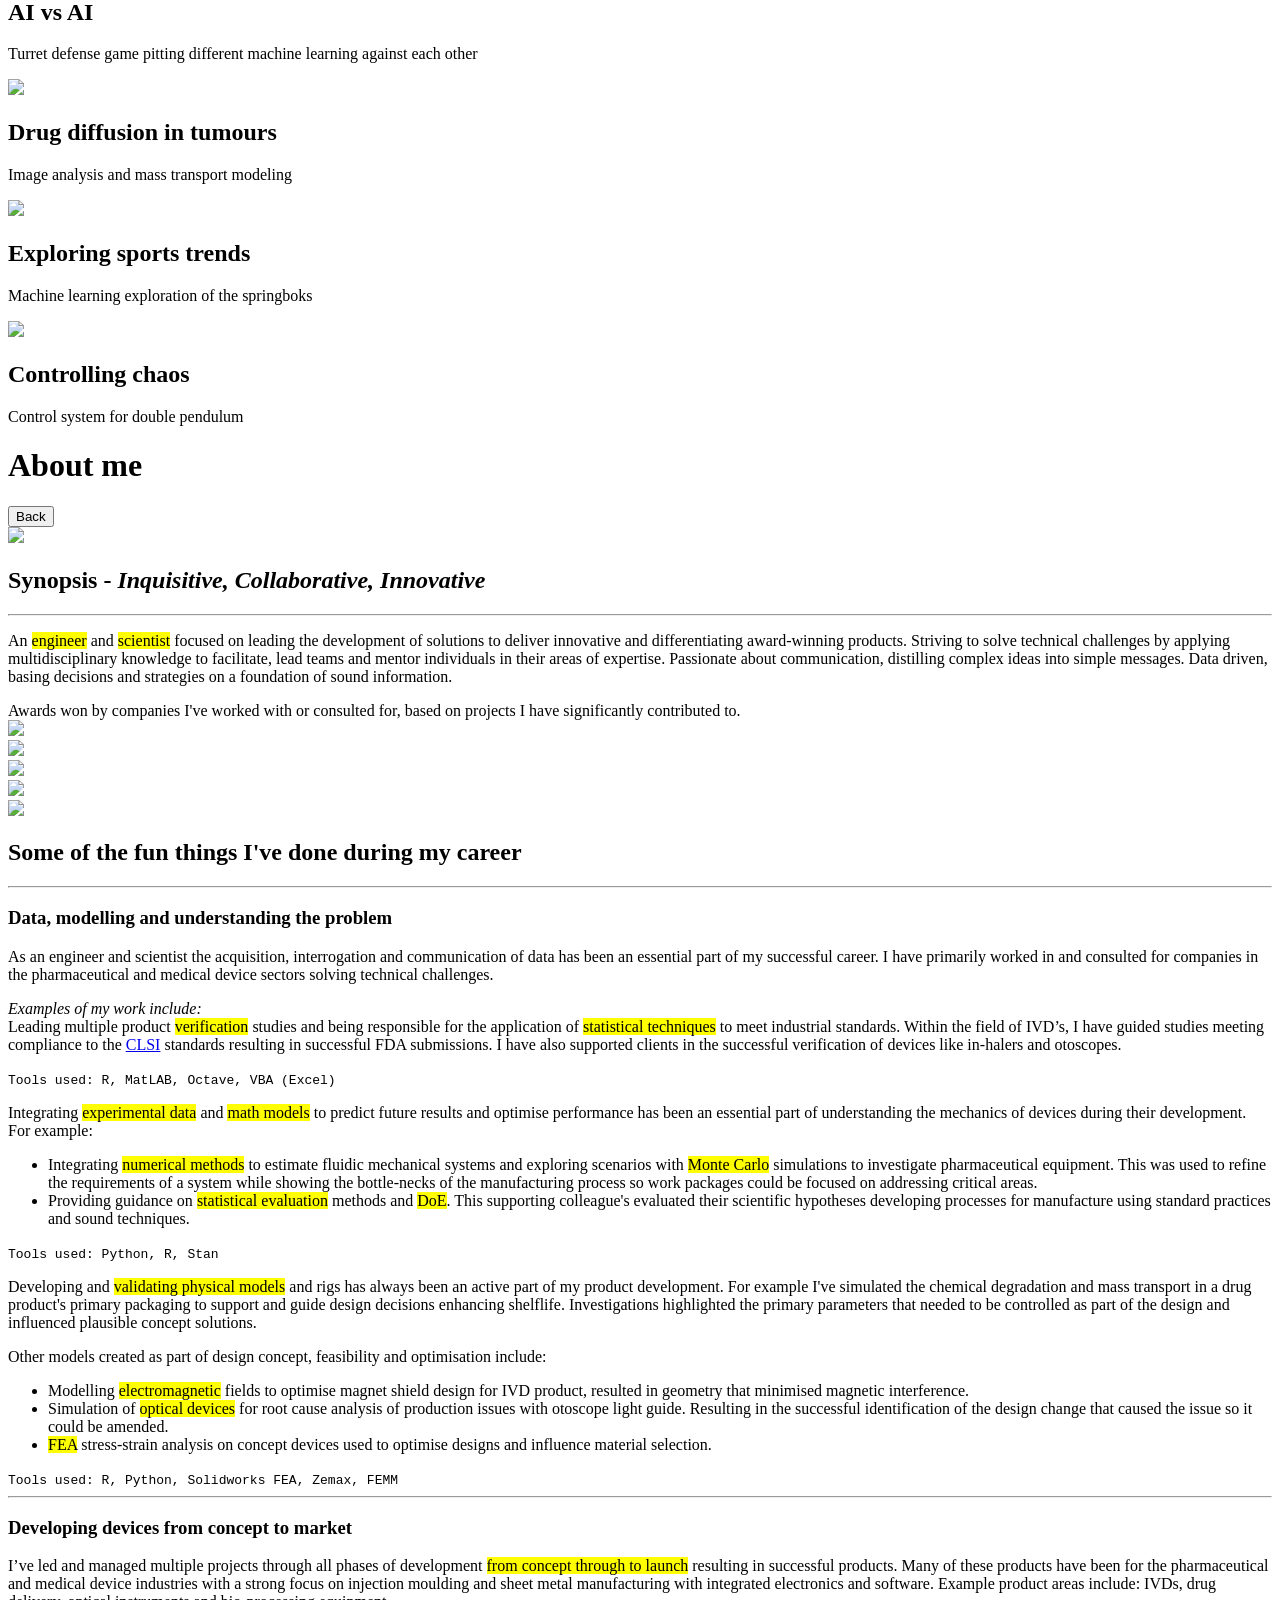
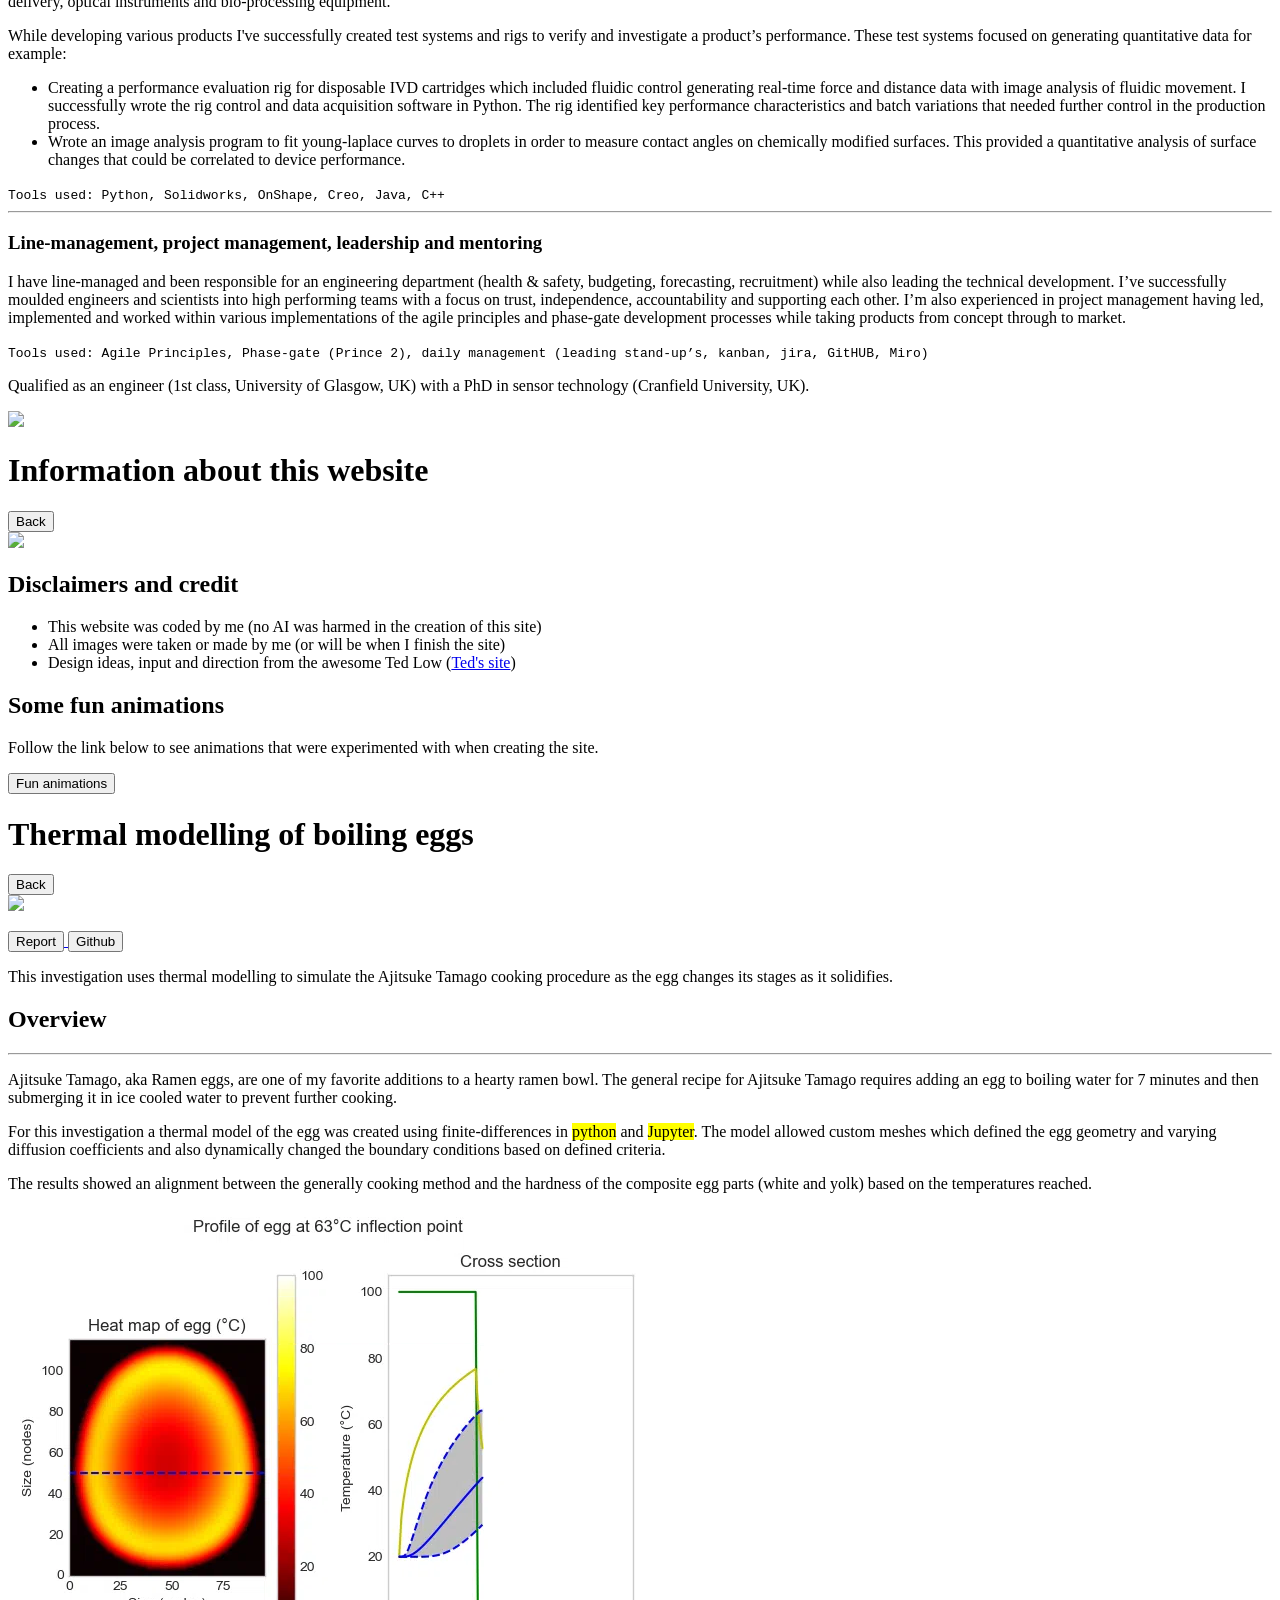
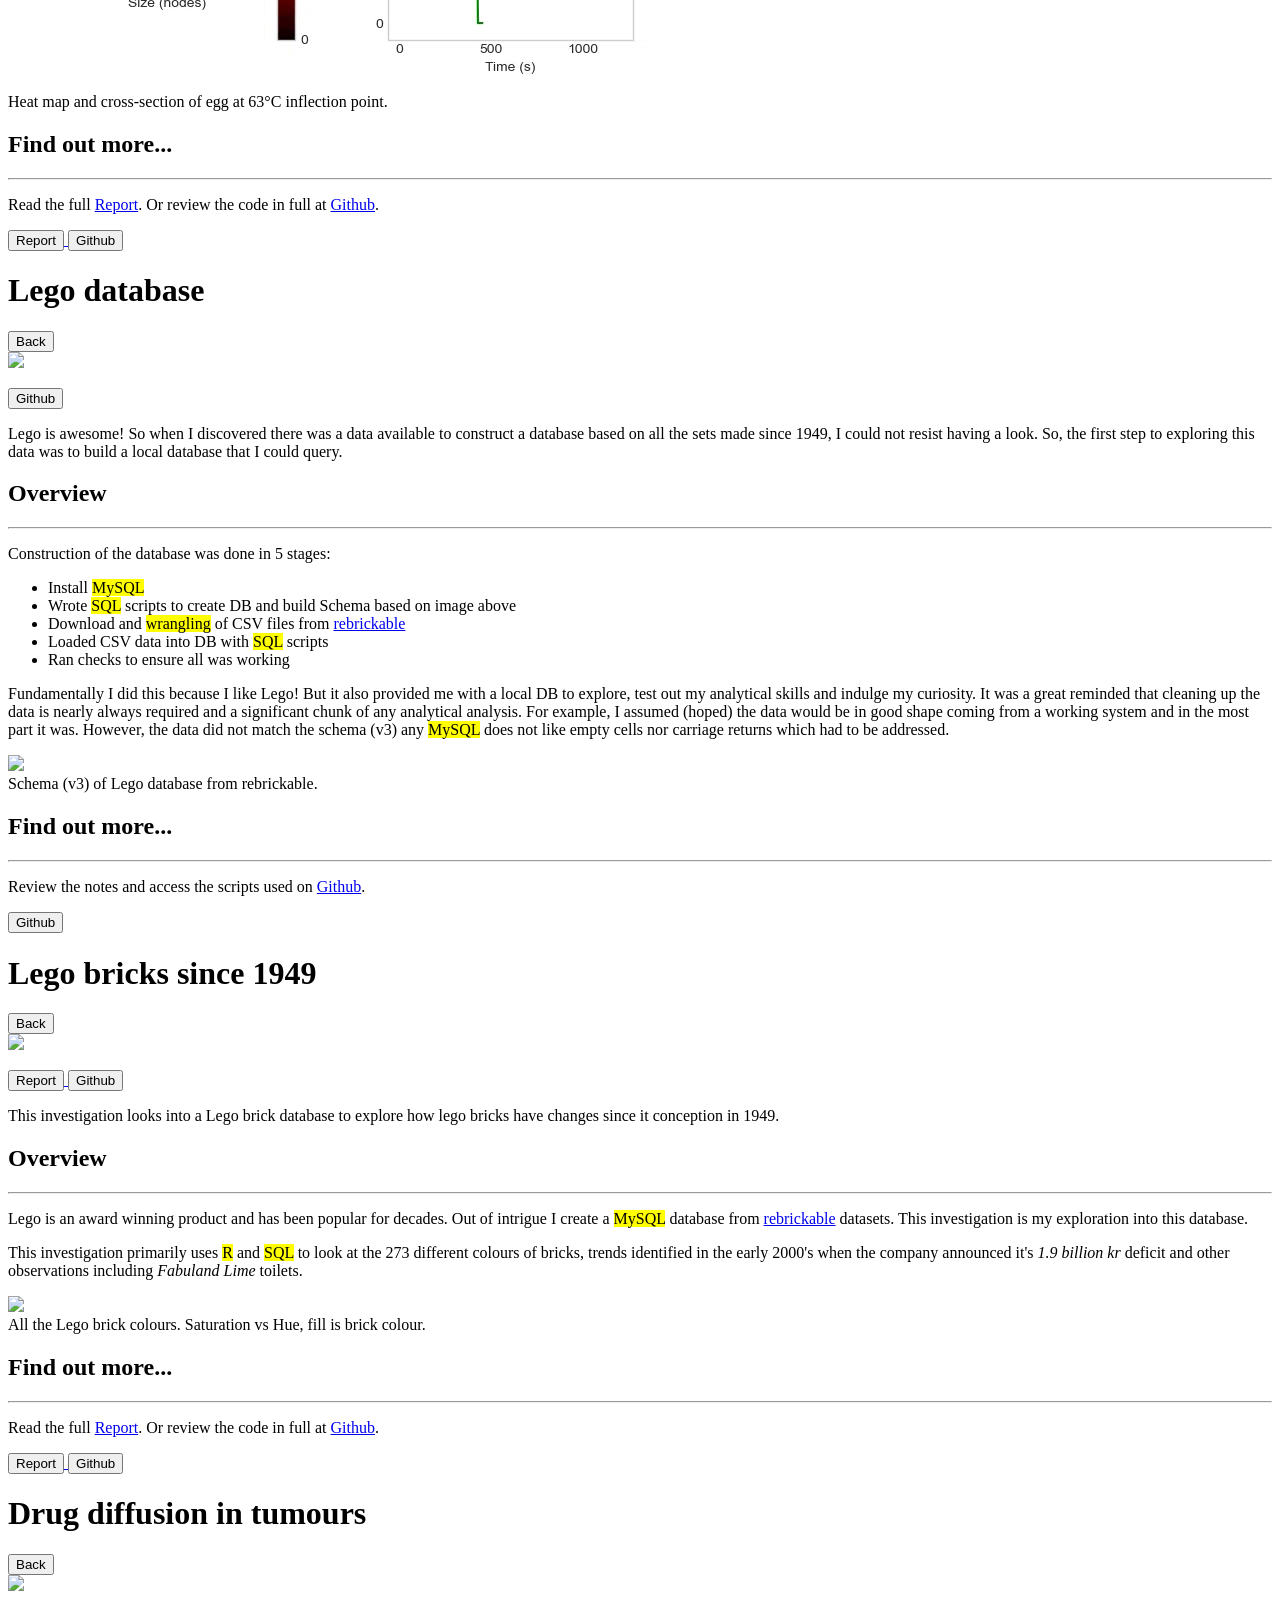
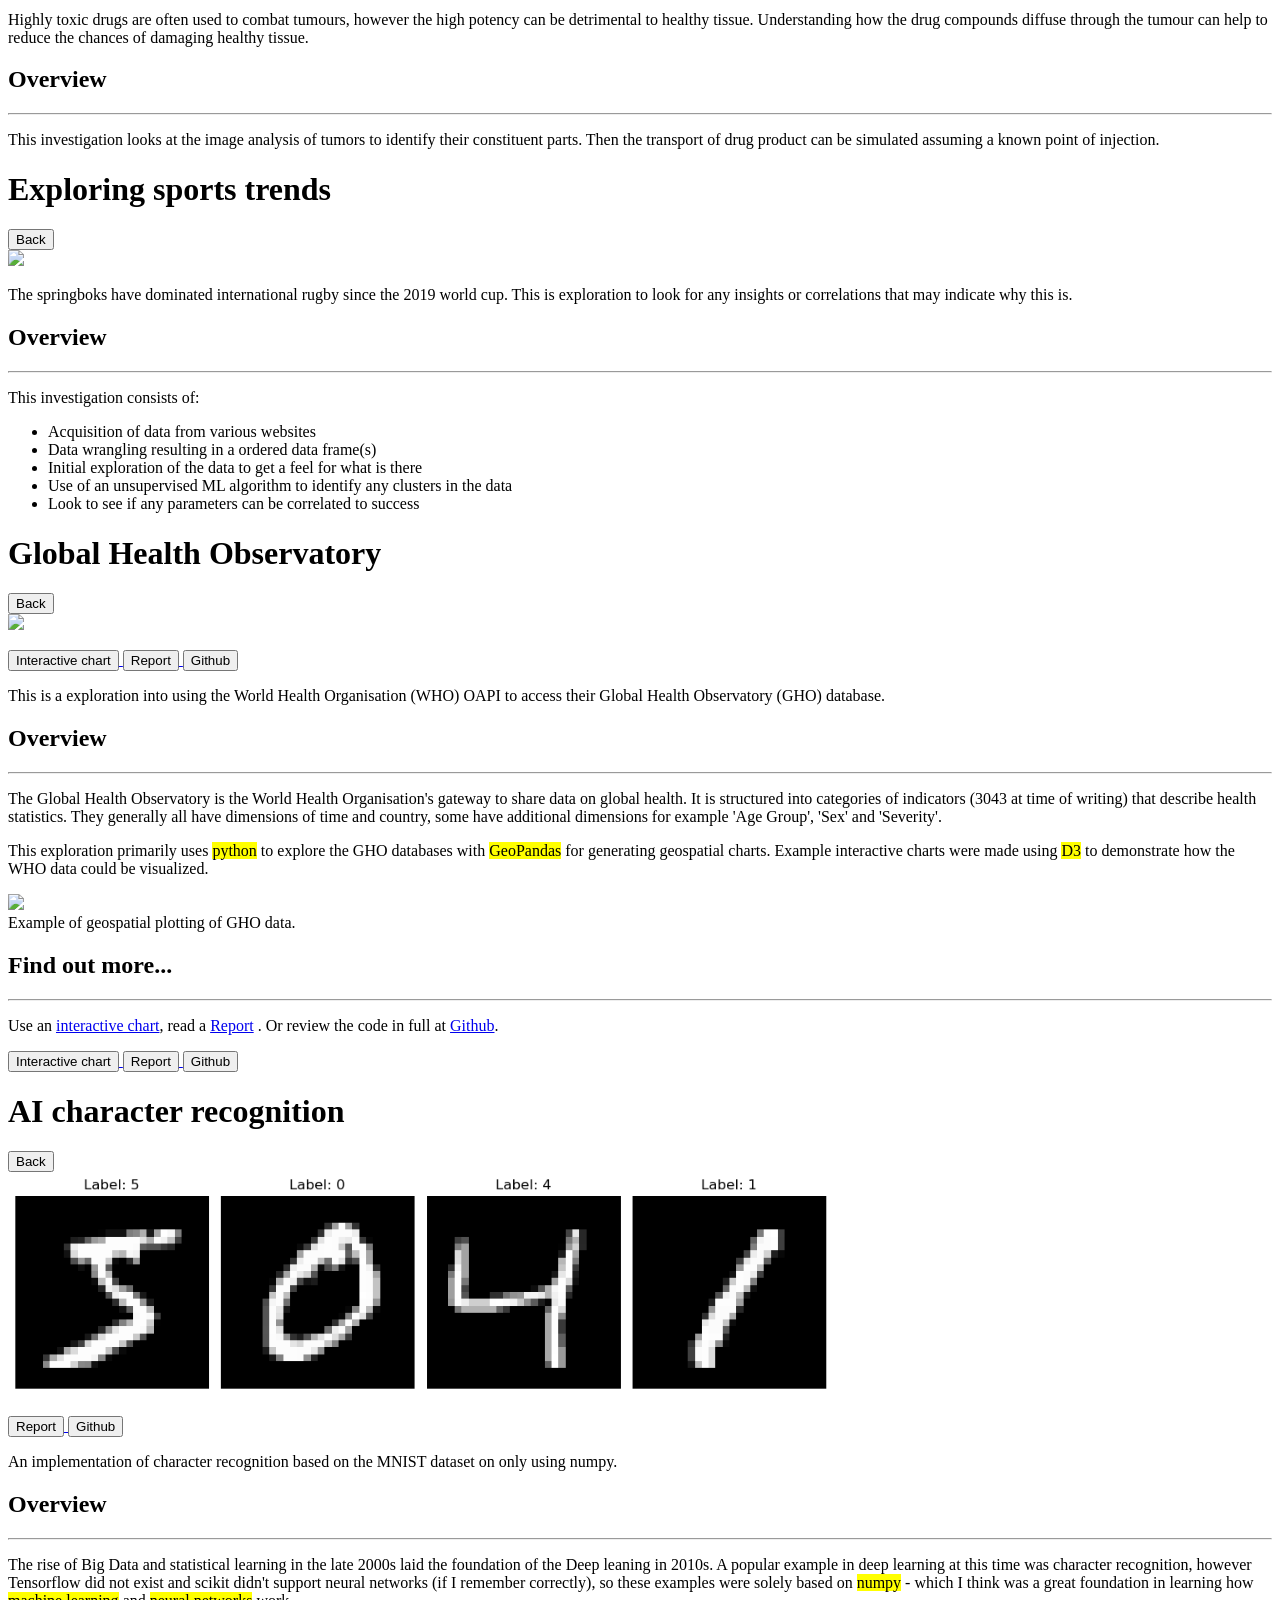
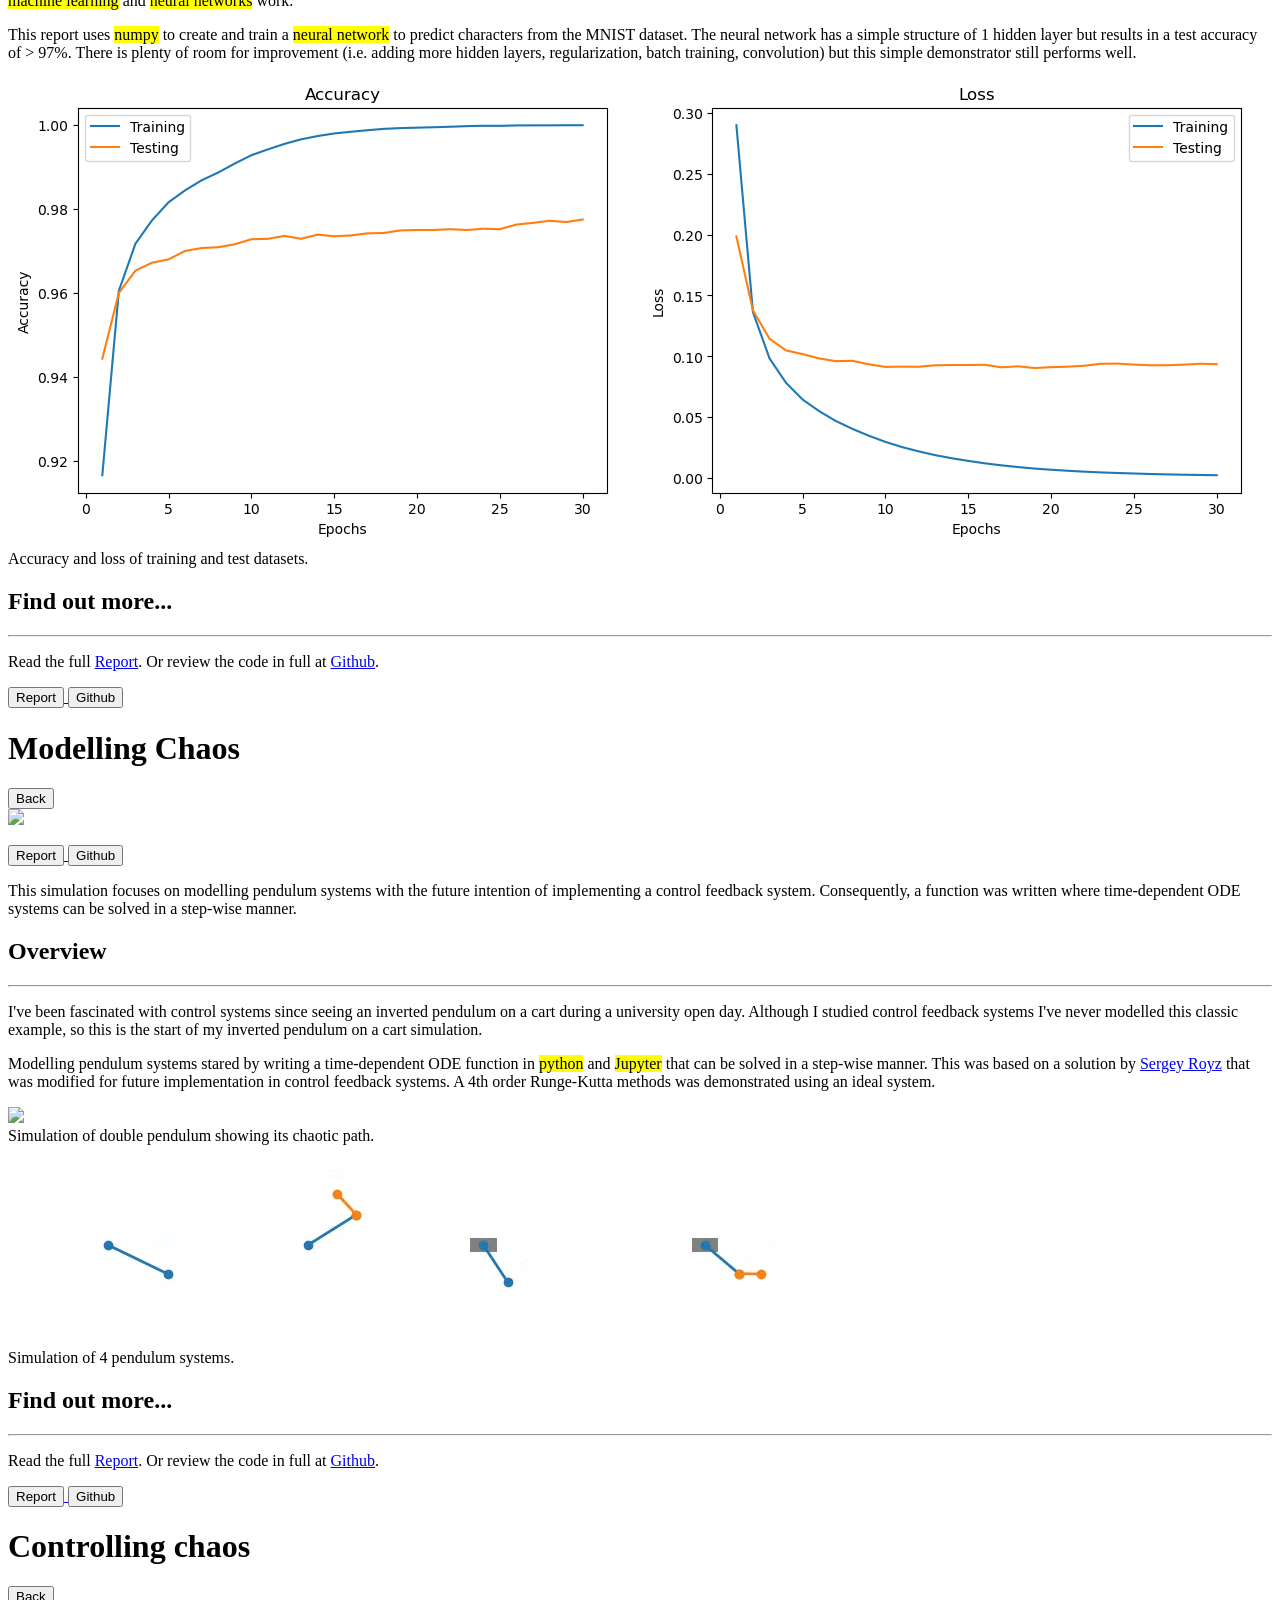
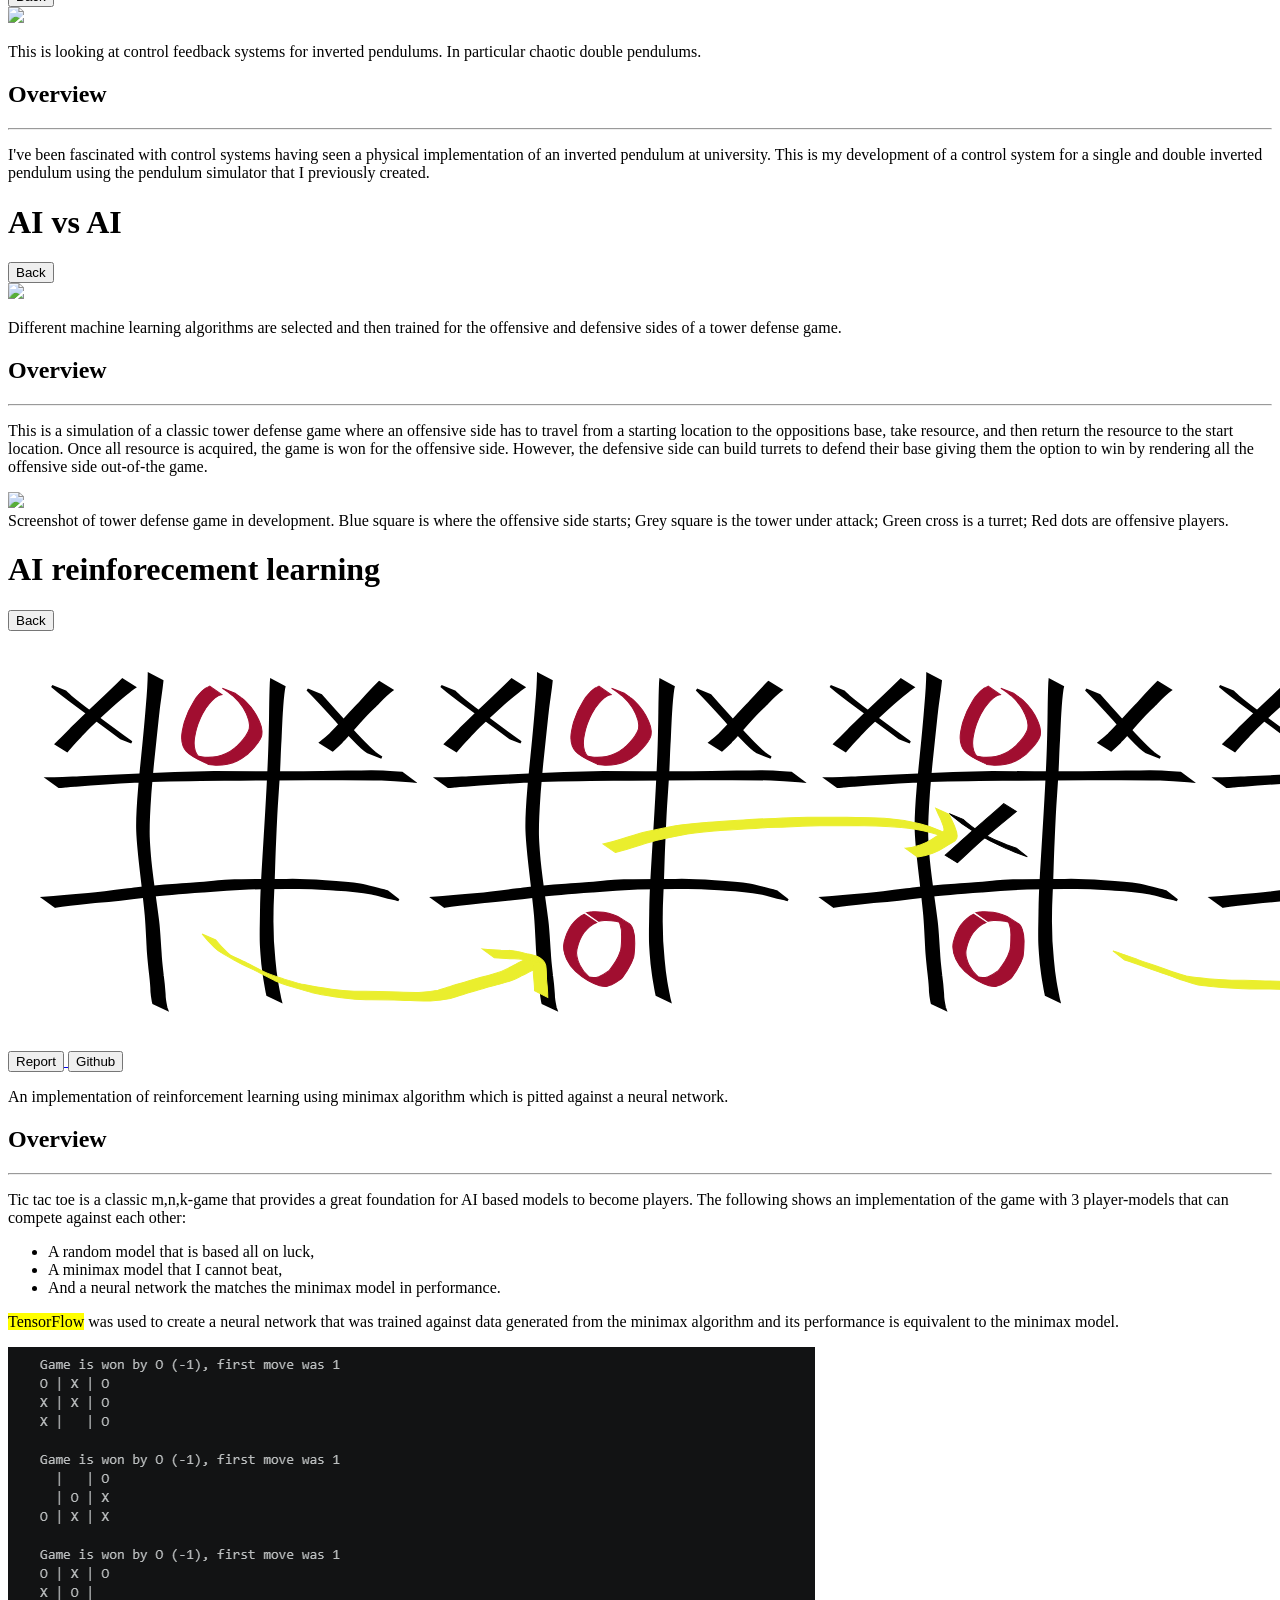
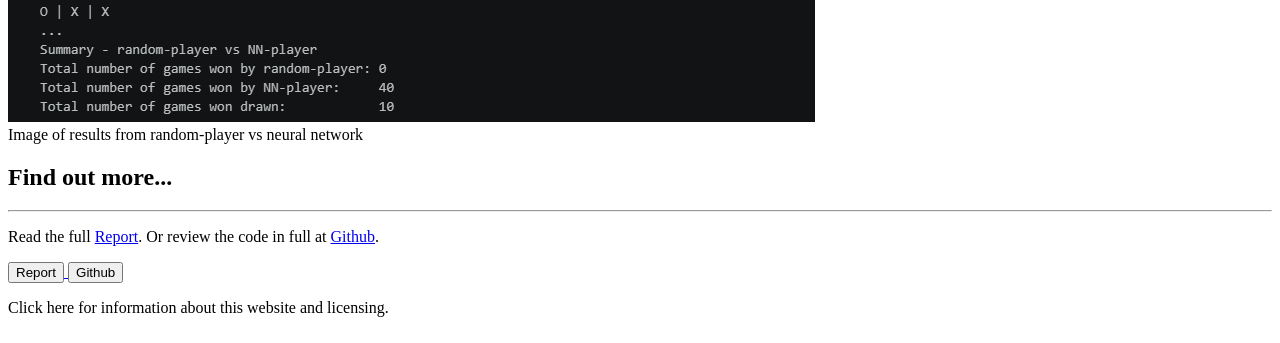
==== commit e92b66ec: "Java animation page and direction from site added." ====
--- a/docs/index.html
+++ b/docs/index.html
@@ -7,7 +7,7 @@
         <link rel="icon" href="assets/images/gloop_favicon.ico">
         <link href="https://fonts.cdnfonts.com/css/satoshi" rel="stylesheet">
 		<script async src="assets/js/main.js"></script>
-        <script async src="assets/js/lineFollow.js"></script>
+        <script async src="assets/js/lineFollow.js" defer></script>
 	</head>
     <body>
         <!-- Loading screen -->
@@ -283,12 +283,23 @@
                 </div>
                 <div class="popup_article">
                     <img class="img_header" src="assets/images/boat_to_vic.jpeg">
-                    <h2>Disclaimers and credit</h2>
-                    <ul>
-                        <li>This website was coded by me (no AI was harmed in the creation of this site)</li>
-                        <li>All images were taken or made by me (or will be when I finish the site)</li>
-                        <li>Design ideas, input and direction from the awesome Ted Low (<a href="https://www.ted8low.com/"target="_blank" rel="noopener noreferrer">Ted's site</a>)</li>
-                    </ul>
+                    <p>
+                        <h2>Disclaimers and credit</h2>
+                        <ul>
+                            <li>This website was coded by me (no AI was harmed in the creation of this site)</li>
+                            <li>All images were taken or made by me (or will be when I finish the site)</li>
+                            <li>Design ideas, input and direction from the awesome Ted Low (<a href="https://www.ted8low.com/"target="_blank" rel="noopener noreferrer">Ted's site</a>)</li>
+                        </ul>
+                    </p>
+                    <p>
+                        <h2>Some fun animations</h2>
+                        <p>Follow the link below to see animations that were experimented with when creating the site.</p>
+                        <p class="p_button">
+                            <a class="a_button" href="java_animation.html" target="_blank" rel="noopener noreferrer">
+                                <button>Fun animations</button>
+                            </a>
+                        </p>  
+                    </p>
                     <!-- <hr>
                     <h2>This is Diablo the wonder dog...just in case you were wondering</h2>
                     <img src="assets/images/diablo.jpg"> -->
@@ -720,6 +731,7 @@
         </div>
         <!-- website footer -->
          <div id='footer' onclick="open_article('artID_Website')">
-            Information about this website and licensing.
+            Click here for information about this website and licensing.
          </div>
+         <br>
     </body>
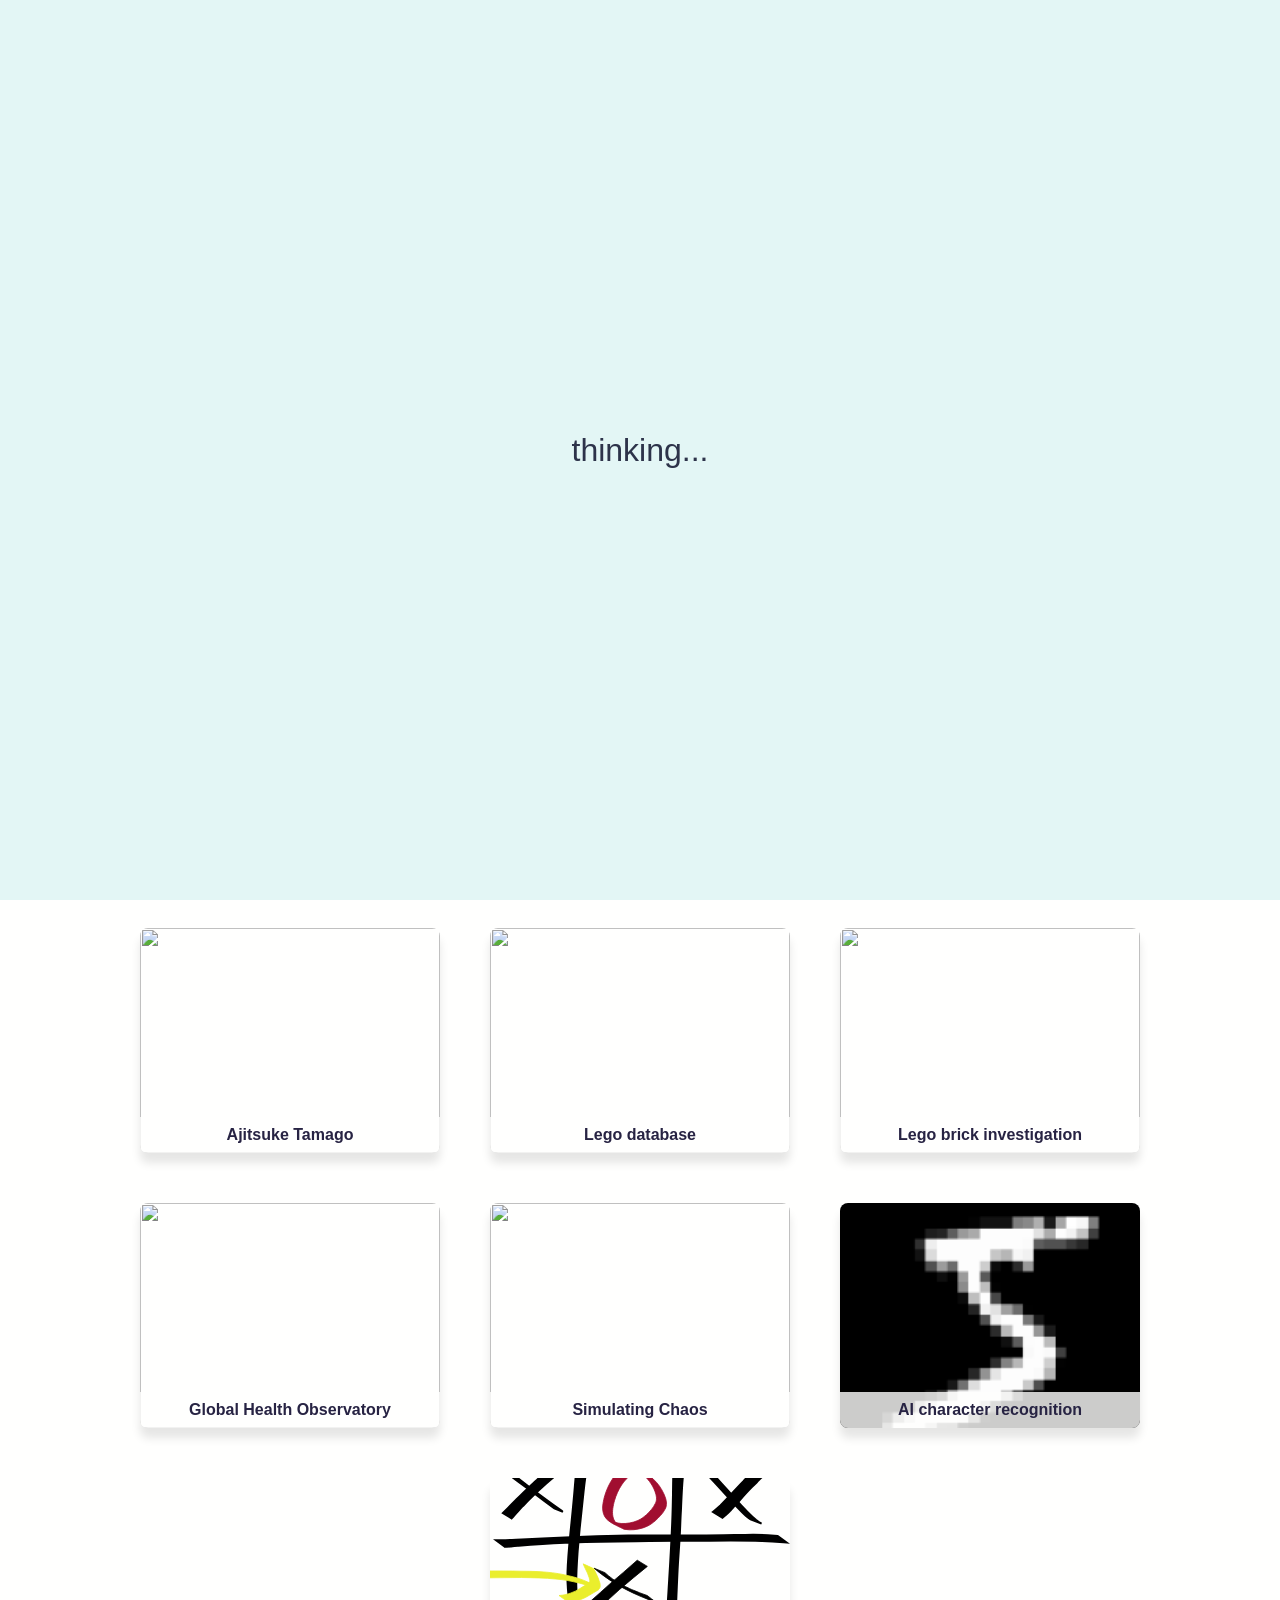
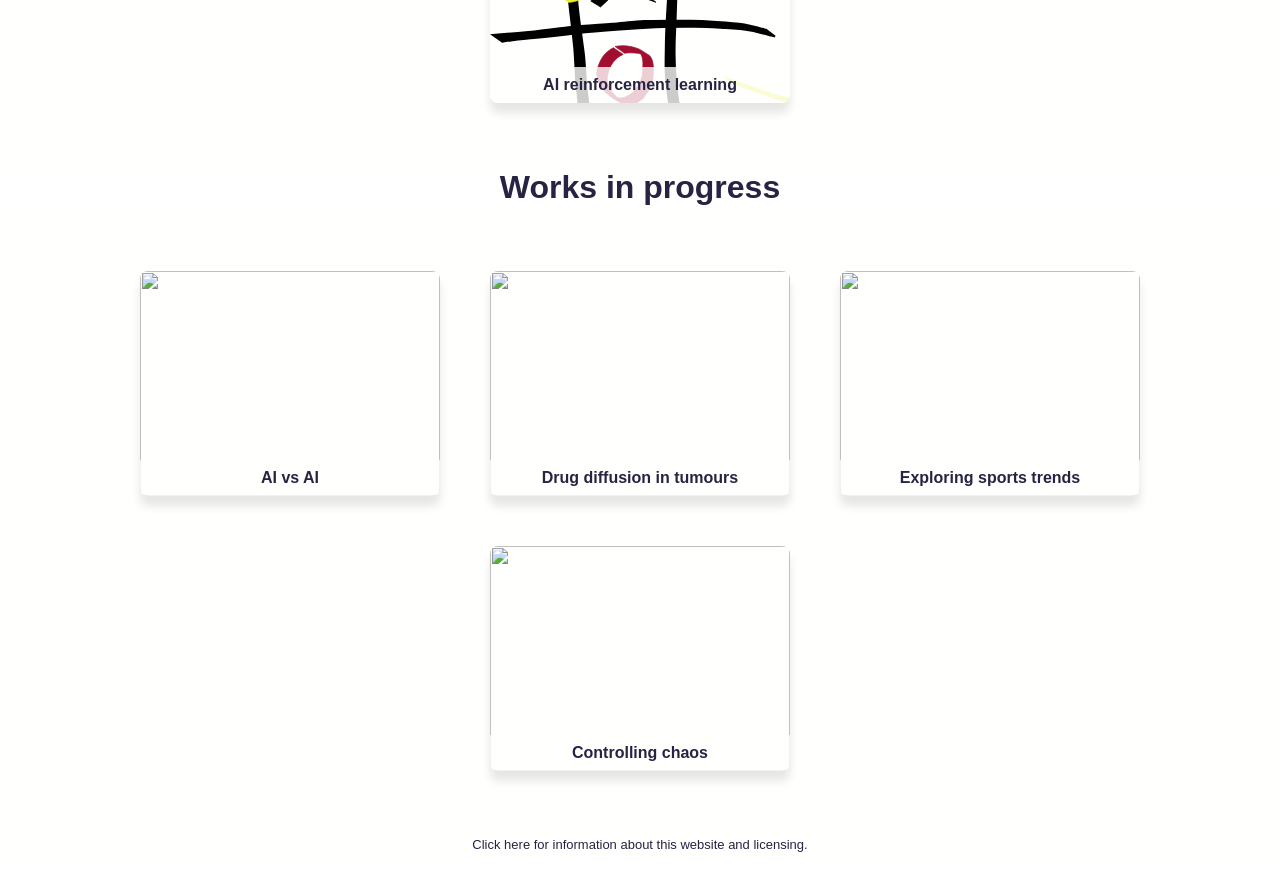
==== commit 55d46222: "Fixed article display error" ====
--- a/docs/index.html
+++ b/docs/index.html
@@ -542,7 +542,7 @@
             <div class="popup_container" id="artID_07">
                 <div class="close_menu">
                     <h1>AI character recognition</h1>
-                    <button class="close_button" onclick="close_article('artID_08')">Back</button>
+                    <button class="close_button" onclick="close_article('artID_07')">Back</button>
                 </div>
                 <div class="popup_article">
                     <img class="img_header" src="assets/images/MNIST_example.png">
--- a/docs/assets/sass/main.css
+++ b/docs/assets/sass/main.css
@@ -0,0 +1,501 @@
+/* Variable declaration */
+/* breakpoints */
+/* Default formatting */
+html, body, div, p, ul, li, h1, h2, h3 {
+  margin: 0;
+  padding: 0;
+  font-size: 100%;
+  font-family: "Satoshi", Arial, sans-serif;
+}
+
+html, body, div, p, ul, li {
+  line-height: 1.5;
+  color: #2d334a;
+}
+
+h1, h2, h3 {
+  line-height: 1.25;
+  color: #272343;
+}
+
+/* Default for mobile */
+html, body {
+  min-width: 320px;
+  font-size: 14px;
+  -webkit-font-smoothing: antialiased; /* For Chrome, Safari, and other WebKit-based browsers */
+  -moz-osx-font-smoothing: grayscale; /* For Firefox on macOS */
+  font-smoothing: antialiased; /* Standard property, though not widely supported */
+}
+@media all and (min-width: 600px) {
+  html, body {
+    font-size: 14px;
+  }
+}
+@media all and (min-width: 1200px) {
+  html, body {
+    font-size: 16px;
+  }
+}
+@media all and (min-width: 1800px) {
+  html, body {
+    font-size: 18px;
+  }
+}
+
+/* Layout / containers */
+/* Loading screen */
+#loading_screen {
+  position: fixed;
+  top: 0;
+  left: 0;
+  width: 100lvw;
+  height: 100lvh;
+  background-color: #e3f6f5;
+  color: #2d334a;
+  display: flex;
+  justify-content: center;
+  align-items: center;
+  font-size: 2rem;
+  z-index: 20000; /* Ensure it is above all other content */
+  opacity: 1;
+  pointer-events: none;
+}
+
+/* Landing area */
+#landing_container {
+  display: flex;
+  flex-direction: column;
+  min-height: 70lvh;
+  height: 80lvh; /* Take full viewpoint */
+  overflow-y: none; /* If content overflow -> vertical scrolling */
+  justify-content: center;
+  text-align: center;
+}
+
+#landing_item {
+  flex-grow: 1;
+  background-color: #272343;
+  max-height: 100%;
+  overflow: hidden;
+}
+#landing_item #landing_svg {
+  width: 100%;
+  height: 100%;
+  pointer-events: all;
+  opacity: 0;
+  animation: fade_in 2s ease-in-out 0s forwards;
+}
+#landing_item .background_lines {
+  stroke: #fffffe;
+}
+@keyframes fade_in {
+  100% {
+    opacity: 0.4;
+  }
+}
+
+#landing_align {
+  position: absolute;
+  top: 0%;
+  left: 0%;
+  width: 100%;
+  height: 80lvh;
+  display: flex;
+  justify-content: center;
+  align-items: center;
+}
+#landing_align #landing_text {
+  width: 80%;
+  height: 60lvh;
+  max-height: 300px;
+}
+#landing_align #landing_text #landing_svg_text {
+  max-width: 100%;
+  max-height: 100%;
+  height: 100%;
+  font-style: normal;
+  font-variant: normal;
+  font-weight: normal;
+  font-stretch: normal;
+  font-family: "Satoshi", Arial, sans-serif;
+  font-variant-ligatures: normal;
+  font-variant-caps: normal;
+  font-variant-numeric: normal;
+  font-variant-east-asian: normal;
+  text-align: start;
+  writing-mode: lr-tb;
+  direction: ltr;
+  text-anchor: start;
+  fill: #fffffe;
+  stroke: #fffffe;
+  stroke-width: 2;
+}
+#landing_align #landing_text #landing_svg_text .svg_text_name {
+  fill: #e3f6f5;
+  stroke: #e3f6f5;
+}
+#landing_align #landing_text #landing_svg_text #svg_text_highlight {
+  fill: #ffd803;
+  stroke: #ffd803;
+}
+
+/* Menu */
+#sticky_container {
+  position: sticky;
+  top: 0;
+  width: 100%;
+  z-index: 5000; /* > main page < overlay */
+  background-color: #e3f6f5;
+  margin-bottom: 2rem;
+}
+#sticky_container .menu_list {
+  display: flex;
+  flex-flow: row wrap;
+  justify-content: space-between;
+  align-items: center;
+  list-style: none;
+  padding: 0px;
+  margin: 0;
+  justify-content: center;
+}
+#sticky_container .menu_list li {
+  margin: 1rem;
+}
+
+button {
+  width: auto;
+  white-space: nowrap;
+  font-size: 1rem;
+  padding: 0.5rem 1.5rem 0.5rem 1.5rem;
+  gap: 0;
+  border-radius: 999px;
+  color: #272343;
+  background-color: #ffd803;
+  border: none;
+}
+button:hover {
+  background-color: #FFE86B;
+}
+button:active {
+  background-color: #F0CB00;
+}
+
+.secondary_button {
+  background-color: #FFF2A8;
+  border-color: #FFD803;
+  border-style: solid;
+  border-width: 2px;
+}
+.secondary_button:hover {
+  background-color: #FFF9DB;
+  border-color: #FFE86B;
+}
+.secondary_button:active {
+  background-color: #FFE86B;
+  border-color: #F0CB00;
+}
+
+/* Article selection area */
+#article_space {
+  display: flex;
+  flex-direction: column;
+  align-items: center;
+}
+#article_space h1 {
+  font-size: 2rem;
+}
+#article_space .article_container {
+  display: flex;
+  flex-direction: column; /* Allows articles to wrap to the next line */
+  flex-wrap: nowrap;
+  justify-content: center; /* Centers articles horizontally */
+  gap: 50px; /* Space between articles */
+  padding-top: 5%;
+  padding: 5% 5%;
+  background-color: #fffffe;
+  max-width: 1200px;
+}
+@media all and (min-width: 600px) {
+  #article_space .article_container {
+    flex-direction: row;
+    flex-wrap: wrap;
+  }
+}
+#article_space .article_container .article_item {
+  flex: 1 1 90%;
+  min-width: 300px;
+  max-width: 90%;
+  height: auto;
+  aspect-ratio: 4/3;
+  padding: 0px;
+  position: relative;
+  box-shadow: 0 10px 10px rgba(0, 0, 0, 0.1);
+  border-radius: 0.5rem;
+}
+@media all and (min-width: 600px) {
+  #article_space .article_container .article_item {
+    flex: 1 1 400px;
+    min-width: 300px;
+    max-width: 40%;
+  }
+}
+@media all and (min-width: 900px) {
+  #article_space .article_container .article_item {
+    max-width: 25%;
+  }
+}
+@media all and (min-width: 1200px) {
+  #article_space .article_container .article_item:hover p {
+    display: block;
+  }
+  #article_space .article_container .article_item:hover img {
+    filter: blur(1px);
+  }
+}
+#article_space .article_container .article_item .container_image {
+  width: 100%;
+  height: 100%;
+  bottom: 0;
+  position: absolute;
+}
+#article_space .article_container .article_item img {
+  width: 100%;
+  height: 100%;
+  border-radius: 0.5rem;
+  -o-object-fit: cover;
+     object-fit: cover;
+}
+#article_space .article_container .article_item .container_header {
+  width: calc(100% - 1rem);
+  padding: 0.5rem;
+  position: absolute;
+  bottom: 0;
+  background-color: rgba(255, 255, 254, 0.8);
+  text-align: center;
+  border-radius: 0rem 0rem 0.5rem 0.5rem;
+}
+#article_space .article_container .article_item h2 {
+  font-size: 1rem;
+}
+#article_space .article_container .article_item p {
+  font-size: 1rem;
+  display: block;
+}
+@media all and (min-width: 1200px) {
+  #article_space .article_container .article_item p {
+    display: none;
+  }
+}
+/* Article popup */
+#blur_overlay {
+  position: fixed;
+  top: 0;
+  left: 0;
+  width: 100%;
+  height: 100%;
+  background-color: rgba(39, 35, 67, 0.2);
+  justify-content: center;
+  align-items: center;
+  display: none;
+  z-index: 6000;
+  backdrop-filter: blur(8px);
+  -webkit-backdrop-filter: blur(8px);
+}
+#blur_overlay .popup_container {
+  display: none;
+  position: fixed;
+  height: 90%;
+  width: 90%;
+  min-width: 300px;
+  max-width: 1000px;
+  overflow-y: hidden; /* If content overflow -> vertical scrolling */
+  scrollbar-width: thin;
+  scrollbar-color: #fffffe;
+  border-radius: 2rem;
+  top: 50%;
+  left: 50%;
+  transform: translate(-50%, -50%);
+  background-color: #fffffe;
+  z-index: 7000; /* > overlay */
+}
+@media all and (min-width: 600px) {
+  #blur_overlay .popup_container {
+    width: 75%;
+  }
+}
+@media all and (min-width: 900px) {
+  #blur_overlay .popup_container {
+    width: 70%;
+  }
+}
+@media all and (min-width: 1200px) {
+  #blur_overlay .popup_container {
+    width: 60%;
+  }
+}
+#blur_overlay .popup_container .close_menu {
+  position: sticky;
+  display: flex;
+  justify-content: space-between;
+  align-items: center;
+  top: 0;
+  width: 100%;
+  background-color: #e3f6f5;
+}
+#blur_overlay .popup_container .close_menu h1 {
+  font-size: 1.5rem;
+  margin-left: 5%;
+  padding: 0.5rem 0.5rem;
+}
+#blur_overlay .popup_container .close_menu button {
+  margin-right: 5%;
+}
+#blur_overlay .popup_container .popup_article {
+  padding: 5%;
+  overflow-y: auto;
+  overflow-x: hidden;
+  max-height: 90%;
+}
+#blur_overlay .popup_container .popup_article img {
+  width: 100%;
+  -o-object-fit: cover;
+     object-fit: cover;
+  border-radius: 1rem;
+  margin: auto;
+  display: block;
+}
+@media all and (min-width: 900px) {
+  #blur_overlay .popup_container .popup_article img {
+    max-height: 50%;
+  }
+}
+@media all and (min-width: 1200px) {
+  #blur_overlay .popup_container .popup_article img {
+    width: 85%;
+  }
+}
+@media all and (min-width: 1800px) {
+  #blur_overlay .popup_container .popup_article img {
+    width: 75%;
+  }
+}
+#blur_overlay .popup_container .popup_article p, #blur_overlay .popup_container .popup_article figcaption, #blur_overlay .popup_container .popup_article h1, #blur_overlay .popup_container .popup_article h2, #blur_overlay .popup_container .popup_article h3, #blur_overlay .popup_container .popup_article a, #blur_overlay .popup_container .popup_article div, #blur_overlay .popup_container .popup_article img {
+  margin-bottom: 1.5em;
+  margin-top: 0em;
+}
+@media all and (min-width: 600px) {
+  #blur_overlay .popup_container .popup_article p, #blur_overlay .popup_container .popup_article figcaption, #blur_overlay .popup_container .popup_article h1, #blur_overlay .popup_container .popup_article h2, #blur_overlay .popup_container .popup_article h3, #blur_overlay .popup_container .popup_article a, #blur_overlay .popup_container .popup_article div, #blur_overlay .popup_container .popup_article img {
+    margin-top: 0;
+  }
+}
+@media all and (min-width: 900px) {
+  #blur_overlay .popup_container .popup_article p, #blur_overlay .popup_container .popup_article figcaption, #blur_overlay .popup_container .popup_article h1, #blur_overlay .popup_container .popup_article h2, #blur_overlay .popup_container .popup_article h3, #blur_overlay .popup_container .popup_article a, #blur_overlay .popup_container .popup_article div, #blur_overlay .popup_container .popup_article img {
+    margin-top: 0;
+  }
+}
+#blur_overlay .popup_container .popup_article h1 {
+  font-size: 1.5rem;
+}
+@media all and (min-width: 1800px) {
+  #blur_overlay .popup_container .popup_article h1 {
+    font-size: 2rem;
+  }
+}
+#blur_overlay .popup_container .popup_article h2 {
+  font-size: 1.2rem;
+  margin-bottom: 0%;
+}
+@media all and (min-width: 1800px) {
+  #blur_overlay .popup_container .popup_article h2 {
+    font-size: 1.6rem;
+  }
+}
+#blur_overlay .popup_container .popup_article a {
+  font-style: bold;
+  color: #2B8282;
+}
+#blur_overlay .popup_container .popup_article a:hover {
+  color: #ffd803;
+}
+#blur_overlay .popup_container .popup_article mark {
+  color: #297A7A;
+  font-weight: bold;
+  background-color: transparent;
+}
+#blur_overlay .popup_container .popup_article ul {
+  list-style-position: inside;
+  padding-left: 5%;
+}
+#blur_overlay .popup_container .popup_article li {
+  list-style-position: outside;
+}
+#blur_overlay .popup_container .popup_article figcaption {
+  font-size: 0.8rem;
+  text-align: center;
+}
+#blur_overlay .popup_container .popup_article .a_button:link, #blur_overlay .popup_container .popup_article .a_button:visited, #blur_overlay .popup_container .popup_article .a_button:hover, #blur_overlay .popup_container .popup_article .a_button:active {
+  text-decoration: none;
+}
+#blur_overlay .popup_container .popup_article .p_button {
+  text-align: center;
+}
+#blur_overlay .popup_container .popup_article .img_header {
+  width: 100%;
+  height: 100px;
+  -o-object-fit: cover;
+     object-fit: cover;
+}
+@media all and (min-width: 900px) {
+  #blur_overlay .popup_container .popup_article .img_header {
+    height: 200px;
+  }
+}
+#blur_overlay .popup_container .popup_article .code {
+  display: flex;
+  justify-content: center;
+  align-items: center;
+  width: 100%;
+}
+#blur_overlay .popup_container .popup_article code {
+  max-width: 70%;
+  padding-left: 1rem;
+  padding-right: 1rem;
+  border-width: 1px;
+  border-style: solid;
+  background-color: #e3f6f5;
+}
+#blur_overlay .popup_container .popup_article #award_images {
+  display: flex;
+  flex-direction: row;
+  justify-content: center;
+  width: 100%;
+  margin-bottom: 0;
+}
+#blur_overlay .popup_container .popup_article #award_images div {
+  max-height: 50px;
+  margin-left: 2%;
+  margin-right: 2%;
+}
+@media all and (min-width: 900px) {
+  #blur_overlay .popup_container .popup_article #award_images div {
+    max-height: 100px;
+  }
+}
+@media all and (min-width: 1200px) {
+  #blur_overlay .popup_container .popup_article #award_images div {
+    max-height: 200px;
+  }
+}
+#blur_overlay .popup_container .popup_article #award_images img {
+  -o-object-fit: contain;
+     object-fit: contain;
+  max-width: 100%;
+  max-height: 100%;
+}
+
+#footer {
+  background-color: #fffffe;
+  color: #272343;
+  font-size: small;
+  text-align: center;
+}/*# sourceMappingURL=main.css.map */
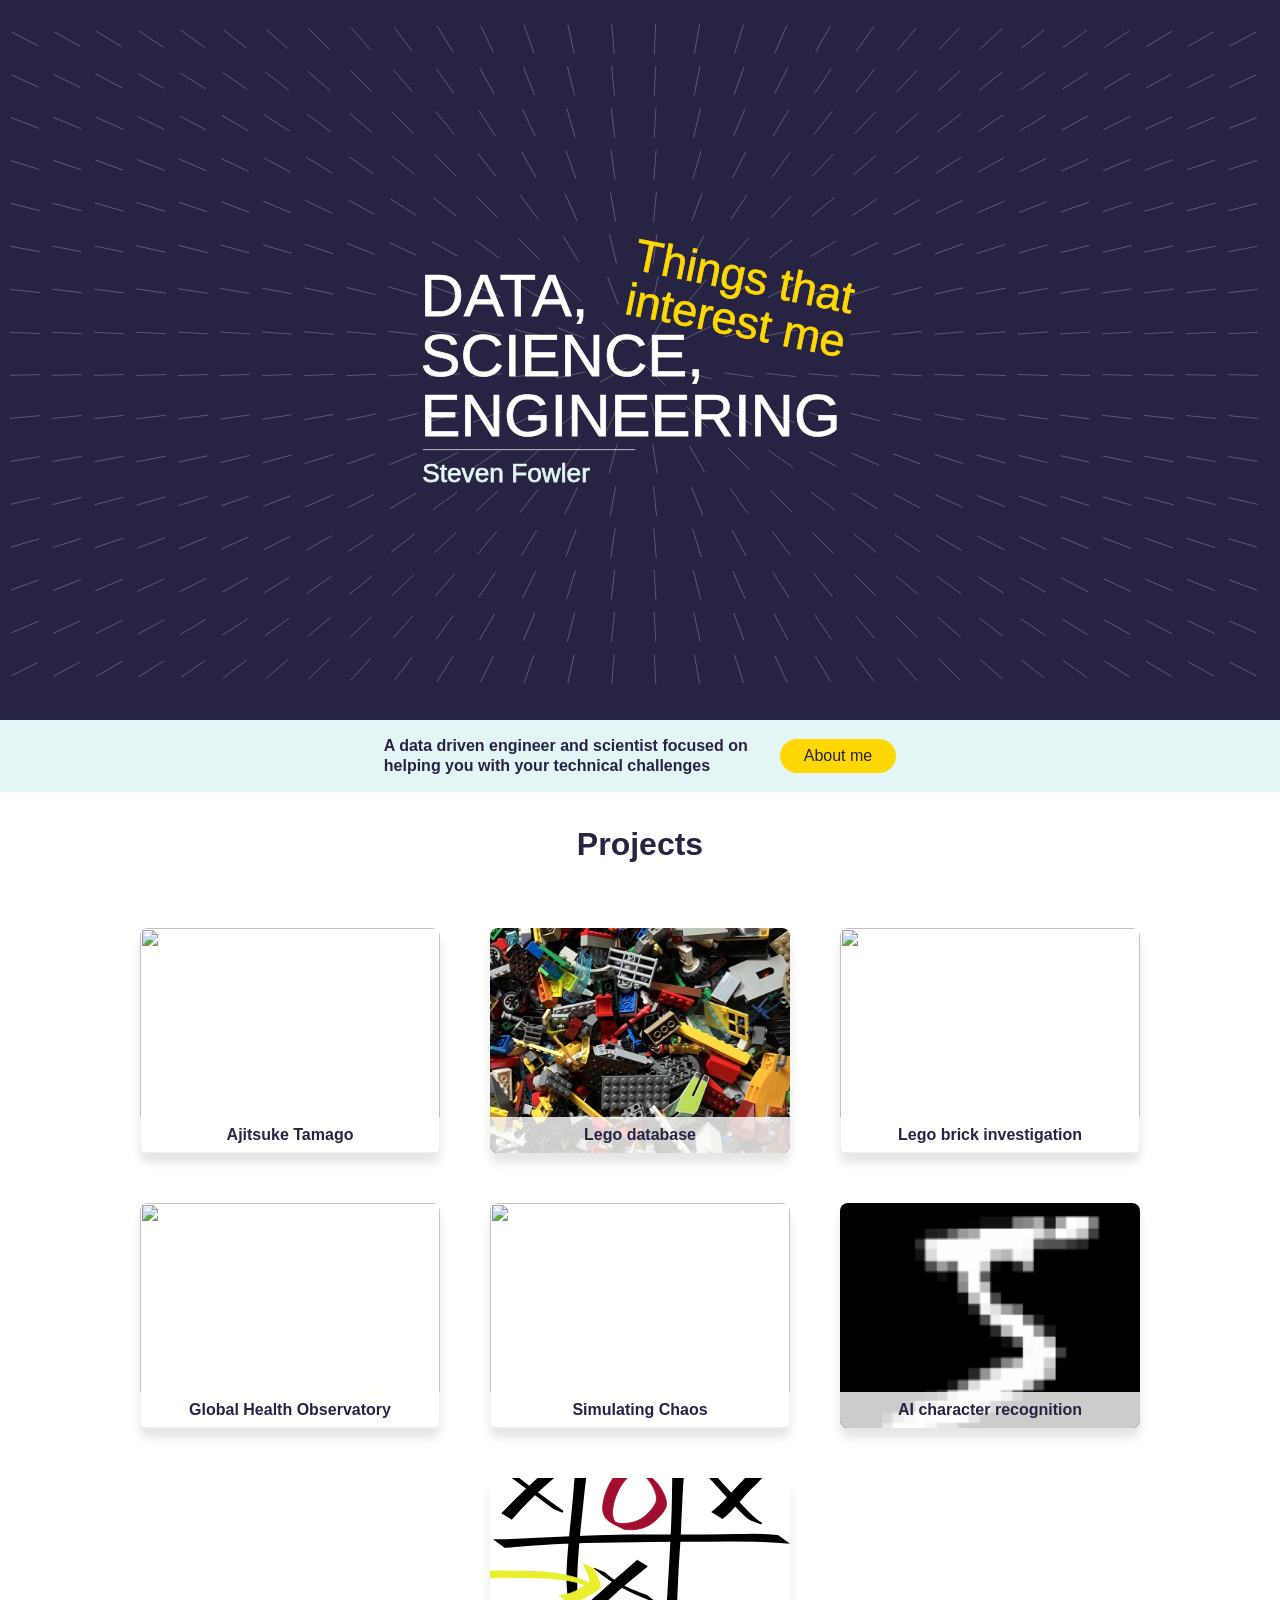
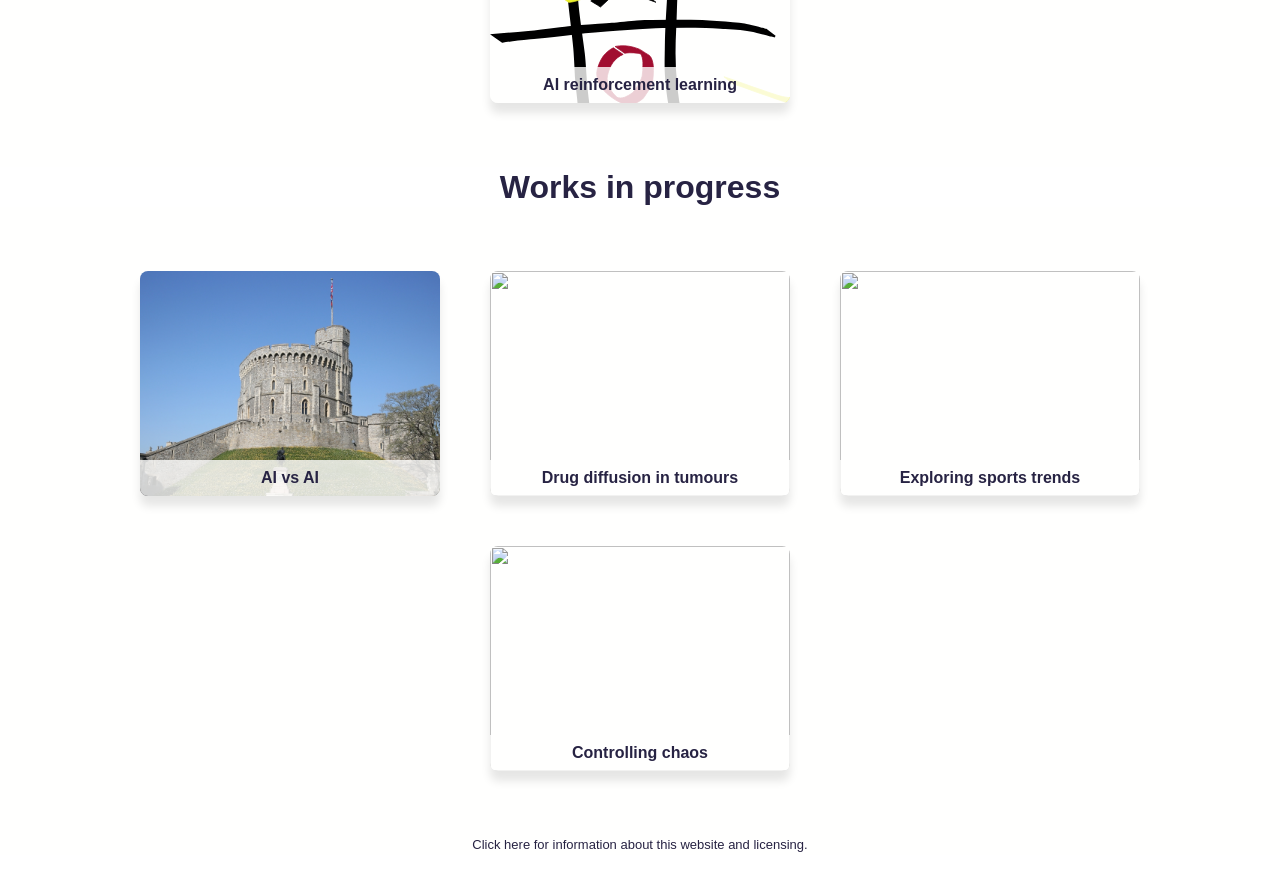
==== commit 2c1de8ec: "Reduced file size for review" ====
--- a/docs/index.html
+++ b/docs/index.html
@@ -69,7 +69,7 @@
                 </div>
                 <div class="article_item" onclick="open_article('artID_02')">
                     <div class="container_image">
-                        <img src="assets/images/art_itm_02.png">
+                        <img src="assets/images/art_itm_02.jpg">
                     </div>
                     <div class="container_header">
                         <h2>Lego database</h2>
@@ -127,7 +127,7 @@
             <div id="article_wip" class="article_container">
                 <div class="article_item" onclick="open_article('artID_10')">
                     <div class="container_image">
-                        <img src="assets/images/turrret.png">
+                        <img src="assets/images/turret.jpg">
                     </div>
                     <div class="container_header">
                         <h2>AI vs AI</h2>
@@ -172,7 +172,7 @@
                     <button class="close_button" onclick="close_article('artID_me')">Back</button>
                 </div>
                 <div class="popup_article">
-                    <img class="img_header" src="assets/images/sunset.jpg">
+                    <img class="img_header" src="assets/images/sunset.png">
                     <h2>Synopsis - <i>Inquisitive, Collaborative, Innovative</i></h2>
                     <hr>
                     <p>An <mark>engineer</mark> and <mark>scientist</mark> focused on leading the development of solutions to deliver innovative and differentiating award-winning products. 
@@ -272,7 +272,7 @@
                     </div>
 
                     <p>Qualified as an engineer (1st class, University of Glasgow, UK) with a PhD in sensor technology (Cranfield University, UK).</p>
-                    <img class="img_header" src="assets/images/clover_point.jpg">
+                    <img class="img_header" src="assets/images/clover_point.png">
                 </div>
             </div>
             <!--Website notes-->
@@ -312,7 +312,7 @@
                     <button class="close_button" onclick="close_article('artID_01')">Back</button>
                 </div>
                 <div class="popup_article">
-                    <img class="img_header" src="assets/images/egg_image_header.png">
+                    <img class="img_header" src="assets/images/egg_image_header.jpg">
                     <p class="p_button" >
                         <a class="a_button" href="Ajitsuke Tamago.html" target="_blank" rel="noopener noreferrer">
                             <button>Report</button>
@@ -353,7 +353,7 @@
                     <button class="close_button" onclick="close_article('artID_02')">Back</button>
                 </div>
                 <div class="popup_article">
-                    <img class="img_header" src="assets/images/art_itm_02.png">
+                    <img class="img_header" src="assets/images/art_itm_02.jpg">
                     <p class="p_button">
                         <a class="a_button" href="https://github.com/StevenAFowler/Lego_data" target="_blank" rel="noopener noreferrer">
                             <button>Github</button>
@@ -659,7 +659,7 @@
                     <button class="close_button" onclick="close_article('artID_10')">Back</button>
                 </div>
                 <div class="popup_article">
-                    <img class="img_header" src="assets/images/turrret.png">
+                    <img class="img_header" src="assets/images/turret.jpg">
                     <p>Different machine learning algorithms are selected and then trained for the offensive and defensive sides of a tower defense game.</p>
                     <h2>Overview</h2>
                     <hr>
--- a/docs/assets/sass/main.css
+++ b/docs/assets/sass/main.css
@@ -83,7 +83,7 @@
   height: 100%;
   pointer-events: all;
   opacity: 0;
-  animation: fade_in 2s ease-in-out 0s forwards;
+  animation: fade_in 2s ease-in-out 0.25s forwards;
 }
 #landing_item .background_lines {
   stroke: #fffffe;
@@ -138,6 +138,18 @@
   fill: #ffd803;
   stroke: #ffd803;
 }
+@keyframes animated {
+  0% {
+    opacity: 0;
+  }
+  100% {
+    opacity: 1;
+  }
+}
+
+.animated {
+  animation: animated 0.5s forwards 0s ease-in-out;
+}
 
 /* Menu */
 #sticky_container {
